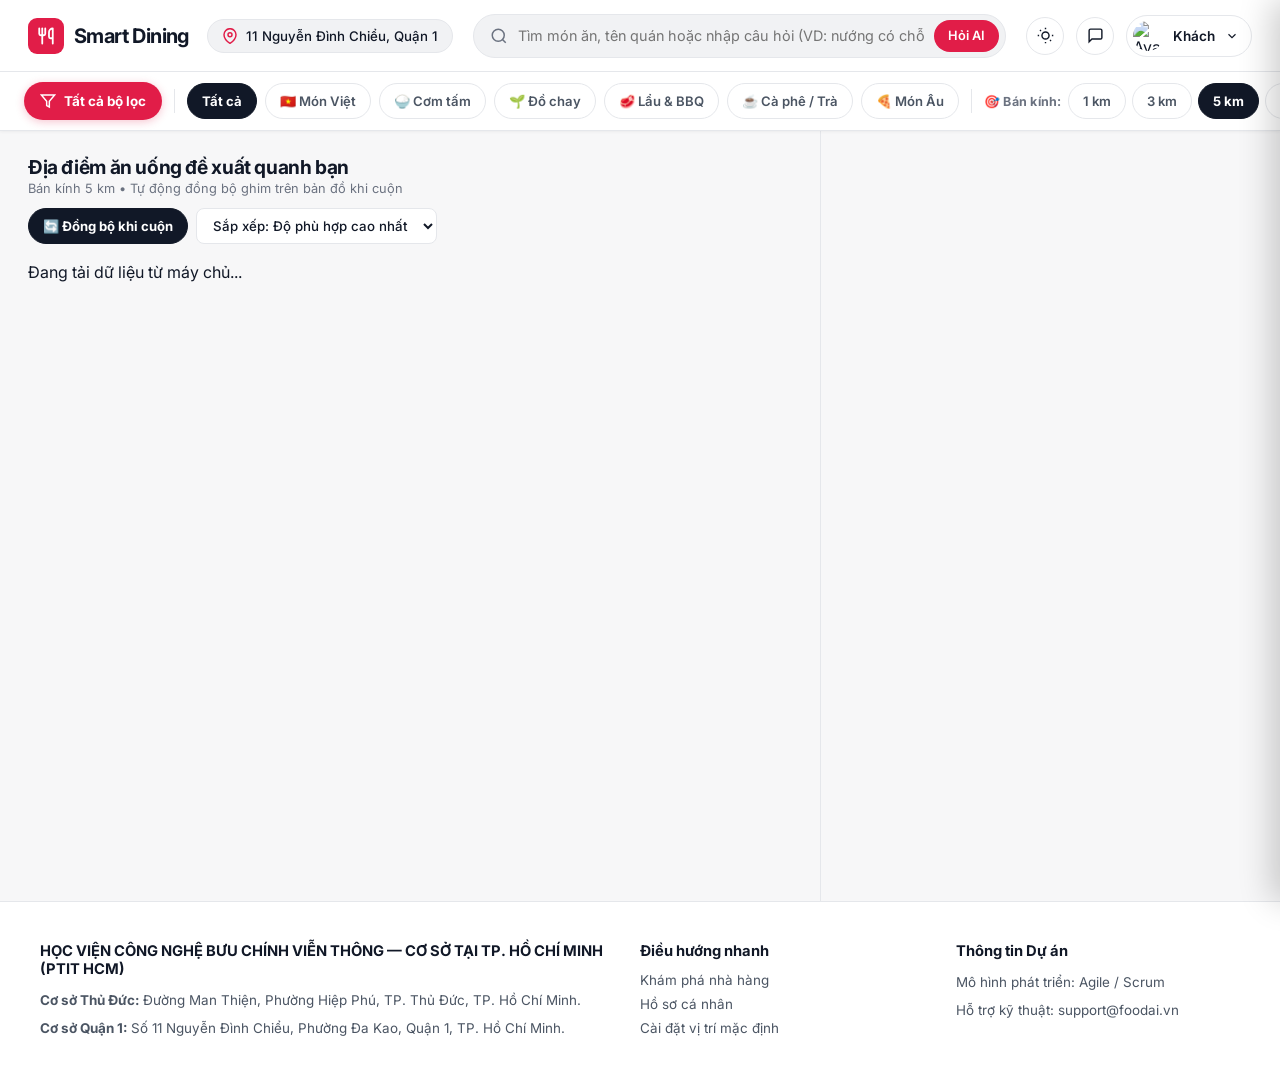
==== frontend/index.html @ 80f6a6a8 "feat(admin): Them menu dieu huong Admin Dashboard tren trang chu va ho tro route quan tri" ====
<!DOCTYPE html>
<html lang="vi" data-theme="light">
<head>
    <meta charset="UTF-8">
    <meta name="viewport" content="width=device-width, initial-scale=1.0">
    <title>Smart Dining — Khám phá & Gợi ý địa điểm ẩm thực quanh bạn</title>
    <link rel="stylesheet" href="https://unpkg.com/leaflet@1.9.4/dist/leaflet.css" />
    <link rel="stylesheet" href="css/map-component.css" />
    <link href="https://fonts.googleapis.com/css2?family=Inter:wght@400;500;600;700&display=swap" rel="stylesheet">
    <style>
        /* Design Tokens đồng bộ với trang Profile */
        :root[data-theme="light"] {
            --bg-page: #f7f7f8;
            --bg-surface: #ffffff;
            --bg-subtle: #f1f2f4;
            --text-primary: #111827;
            --text-secondary: #4b5563;
            --text-muted: #6b7280;
            --border: #e5e7eb;
            --brand-red: #e11d48;
            --brand-red-hover: #be123c;
            --brand-black: #111827;
            --shadow-sm: 0 1px 3px rgba(0, 0, 0, 0.05);
            --shadow-md: 0 6px 18px rgba(0, 0, 0, 0.08);
            --shadow-lg: 0 16px 36px rgba(0, 0, 0, 0.14);
        }

        :root[data-theme="dark"] {
            --bg-page: #0c0c0e;
            --bg-surface: #141417;
            --bg-subtle: #1f1f23;
            --text-primary: #f4f4f5;
            --text-secondary: #a1a1aa;
            --text-muted: #71717a;
            --border: #27272a;
            --brand-red: #e11d48;
            --brand-red-hover: #f43f5e;
            --brand-black: #ffffff;
            --shadow-sm: 0 1px 3px rgba(0, 0, 0, 0.35);
            --shadow-md: 0 6px 20px rgba(0, 0, 0, 0.5);
            --shadow-lg: 0 20px 40px rgba(0, 0, 0, 0.65);
        }

        * {
            box-sizing: border-box;
            margin: 0;
            padding: 0;
            font-family: 'Inter', -apple-system, BlinkMacSystemFont, sans-serif;
            -webkit-font-smoothing: antialiased;
        }

        body {
            background-color: var(--bg-page);
            color: var(--text-primary);
            min-height: 100vh;
            display: flex;
            flex-direction: column;
        }

        /* Header & Search Bar */
        .topbar {
            background: var(--bg-surface); border-bottom: 1px solid var(--border);
            height: 72px; padding: 0 28px; display: flex;
            align-items: center; justify-content: space-between;
            gap: 20px; position: sticky; top: 0; z-index: 1000;
        }
        .topbar-left { display: flex; align-items: center; gap: 18px; }
        .logo {
            display: flex; align-items: center; gap: 10px;
            text-decoration: none; color: var(--text-primary);
            font-weight: 700; font-size: 1.25rem; letter-spacing: -0.03em;
        }
        .logo-mark {
            width: 36px; height: 36px; background: var(--brand-red);
            color: #ffffff; border-radius: 9px;
            display: flex; align-items: center; justify-content: center;
        }

        .location-pill {
            display: flex; align-items: center; gap: 8px;
            background: var(--bg-subtle); border: 1px solid var(--border);
            padding: 8px 14px; border-radius: 999px; cursor: pointer;
            max-width: 280px; transition: border-color 0.15s;
        }
        .location-pill:hover { border-color: var(--text-muted); }
        .location-pill svg { color: var(--brand-red); flex-shrink: 0; }
        .location-pill-text {
            font-size: 0.83rem; font-weight: 500;
            white-space: nowrap; overflow: hidden; text-overflow: ellipsis;
        }

        .search-wrapper { flex: 1; max-width: 580px; position: relative; }
        .search-bar {
            display: flex; align-items: center; background: var(--bg-subtle);
            border: 1.5px solid var(--border); border-radius: 999px;
            height: 44px; padding: 0 6px 0 16px; transition: all 0.15s;
        }
        .search-bar:focus-within {
            background: var(--bg-surface); border-color: var(--text-primary);
            box-shadow: var(--shadow-sm);
        }
        .search-bar input {
            flex: 1; border: none; background: transparent;
            color: var(--text-primary); font-size: 0.9rem;
            outline: none; padding: 0 10px;
        }
        .btn-ai-ask {
            background: var(--brand-red); color: #ffffff; border: none;
            height: 32px; padding: 0 14px; border-radius: 999px;
            font-size: 0.8rem; font-weight: 600; cursor: pointer;
            display: flex; align-items: center; gap: 6px; transition: background 0.15s;
        }
        .btn-ai-ask:hover { background: var(--brand-red-hover); }

        .search-suggestions {
            position: absolute; top: 52px; left: 0; right: 0;
            background: var(--bg-surface); border: 1px solid var(--border);
            border-radius: 14px; box-shadow: var(--shadow-lg);
            padding: 12px; display: none; z-index: 1200;
        }
        .search-suggestions.open { display: block; }
        .suggestion-label {
            font-size: 0.74rem; font-weight: 600; text-transform: uppercase;
            letter-spacing: 0.04em; color: var(--text-muted); padding: 4px 8px 8px;
        }
        .suggestion-item {
            display: flex; align-items: center; justify-content: space-between;
            padding: 9px 10px; border-radius: 8px; cursor: pointer; font-size: 0.86rem;
        }
        .suggestion-item:hover { background: var(--bg-subtle); }

        .topbar-right { display: flex; align-items: center; gap: 12px; position: relative; }
        .btn-icon-only {
            width: 38px; height: 38px; border-radius: 999px;
            border: 1px solid var(--border); background: var(--bg-surface);
            color: var(--text-primary); display: flex; align-items: center;
            justify-content: center; cursor: pointer; transition: background 0.15s;
        }
        .btn-icon-only:hover { background: var(--bg-subtle); }

        .account-trigger {
            display: flex; align-items: center; gap: 10px;
            padding: 5px 12px 5px 6px; border-radius: 999px;
            border: 1px solid var(--border); background: var(--bg-surface);
            color: var(--text-primary); cursor: pointer; transition: box-shadow 0.15s;
        }
        .account-trigger:hover { box-shadow: var(--shadow-sm); }
        .account-trigger img { width: 30px; height: 30px; border-radius: 50%; object-fit: cover; }
        .account-trigger span { font-size: 0.85rem; font-weight: 600; }

        .account-dropdown {
            position: absolute; top: 50px; right: 0; min-width: 320px; width: max-content; max-width: 400px;
            background: var(--bg-surface); border: 1px solid var(--border);
            border-radius: 14px; box-shadow: var(--shadow-lg);
            padding: 10px; display: none; z-index: 1500;
        }
        .account-dropdown.open { display: block; }
        .dropdown-user-header {
            padding: 8px 12px 12px; border-bottom: 1px solid var(--border); margin-bottom: 6px;
        }
        .dropdown-user-header strong {
            display: block; font-size: 0.95rem; font-weight: 700; margin-bottom: 3px;
        }
        .dropdown-user-header small {
            display: block; font-size: 0.8rem; color: var(--text-muted);
            white-space: nowrap; overflow: hidden; text-overflow: ellipsis; max-width: 320px;
        }
        .dropdown-link {
            display: flex; align-items: center; gap: 10px;
            padding: 10px 12px; border-radius: 8px; color: var(--text-primary);
            text-decoration: none; font-size: 0.86rem; font-weight: 500; cursor: pointer;
        }
        .dropdown-link:hover { background: var(--bg-subtle); }
        .dropdown-divider { height: 1px; background: var(--border); margin: 6px 0; }

        /* TASK TE9C661: HIGH-SPEED FILTER BAR & FILTER DRAWER UI */
        .filter-ribbon {
            background: var(--bg-surface);
            border-bottom: 1px solid var(--border);
            padding: 10px 24px;
            display: flex;
            align-items: center;
            gap: 12px;
            overflow-x: auto;
            scrollbar-width: thin;
            position: sticky;
            top: 72px;
            z-index: 950;
            box-shadow: var(--shadow-sm);
        }
        .filter-ribbon::-webkit-scrollbar { height: 4px; }
        .filter-ribbon::-webkit-scrollbar-thumb { background: var(--border); border-radius: 4px; }

        .filter-drawer-trigger-btn {
            height: 38px;
            padding: 0 16px;
            border-radius: 999px;
            background: var(--brand-red);
            color: #ffffff;
            border: none;
            font-size: 0.84rem;
            font-weight: 700;
            display: inline-flex;
            align-items: center;
            gap: 8px;
            cursor: pointer;
            white-space: nowrap;
            transition: all 0.2s cubic-bezier(0.16, 1, 0.3, 1);
            flex-shrink: 0;
            box-shadow: 0 2px 8px rgba(225, 29, 72, 0.25);
        }
        .filter-drawer-trigger-btn:hover {
            background: var(--brand-red-hover);
            transform: translateY(-1px);
            box-shadow: 0 4px 12px rgba(225, 29, 72, 0.35);
        }
        .active-filter-badge {
            background: #ffffff;
            color: var(--brand-red);
            font-size: 0.72rem;
            font-weight: 800;
            min-width: 18px;
            height: 18px;
            border-radius: 999px;
            display: inline-flex;
            align-items: center;
            justify-content: center;
            padding: 0 5px;
            margin-left: 2px;
        }

        .filter-divider-v {
            width: 1px;
            height: 24px;
            background: var(--border);
            flex-shrink: 0;
        }

        .category-pills, .radius-filters, .amenity-filters {
            display: flex;
            align-items: center;
            gap: 8px;
            flex-shrink: 0;
        }

        .filter-section-label {
            font-size: 0.78rem;
            font-weight: 700;
            color: var(--text-muted);
            white-space: nowrap;
            letter-spacing: 0.02em;
        }

        .filter-pill {
            height: 36px;
            padding: 0 14px;
            border-radius: 999px;
            border: 1px solid var(--border);
            background: var(--bg-surface);
            color: var(--text-secondary);
            font-size: 0.82rem;
            font-weight: 600;
            cursor: pointer;
            display: inline-flex;
            align-items: center;
            gap: 6px;
            white-space: nowrap;
            transition: all 0.15s ease;
            user-select: none;
        }
        .filter-pill:hover {
            border-color: var(--text-primary);
            color: var(--text-primary);
            background: var(--bg-subtle);
        }
        .filter-pill.active {
            background: var(--text-primary);
            color: var(--bg-surface);
            border-color: var(--text-primary);
            font-weight: 700;
        }
        .filter-pill.amenity-pill.active {
            background: #0f172a;
            color: #ffffff;
            border-color: #0f172a;
        }
        :root[data-theme="dark"] .filter-pill.amenity-pill.active {
            background: #f8fafc;
            color: #0f172a;
            border-color: #f8fafc;
        }
        .filter-pill.reset-pill {
            background: rgba(225, 29, 72, 0.08);
            border-color: rgba(225, 29, 72, 0.3);
            color: var(--brand-red);
        }
        .filter-pill.reset-pill:hover {
            background: rgba(225, 29, 72, 0.15);
            border-color: var(--brand-red);
        }

        /* FILTER DRAWER SLIDE-IN OVERLAY */
        .filter-drawer-backdrop {
            position: fixed;
            inset: 0;
            background: rgba(15, 23, 42, 0.45);
            backdrop-filter: blur(4px);
            z-index: 2100;
            opacity: 0;
            visibility: hidden;
            pointer-events: none;
            transition: opacity 0.25s cubic-bezier(0.16, 1, 0.3, 1), visibility 0.25s;
        }
        .filter-drawer-backdrop.open {
            opacity: 1;
            visibility: visible;
            pointer-events: auto;
        }

        .filter-drawer {
            position: fixed;
            top: 0;
            right: 0;
            width: 460px;
            max-width: 100vw;
            height: 100vh;
            background: var(--bg-surface);
            box-shadow: -8px 0 32px rgba(0, 0, 0, 0.2);
            z-index: 2200;
            display: flex;
            flex-direction: column;
            transform: translateX(100%);
            transition: transform 0.28s cubic-bezier(0.16, 1, 0.3, 1);
            will-change: transform;
        }
        .filter-drawer.open {
            transform: translateX(0);
        }

        .filter-drawer-header {
            padding: 20px 24px;
            border-bottom: 1px solid var(--border);
            display: flex;
            align-items: center;
            justify-content: space-between;
            background: var(--bg-surface);
            flex-shrink: 0;
        }
        .filter-drawer-header h3 {
            font-size: 1.15rem;
            font-weight: 700;
            margin-bottom: 2px;
            letter-spacing: -0.01em;
        }
        .filter-drawer-sub {
            font-size: 0.8rem;
            color: var(--text-muted);
            margin: 0;
        }
        .filter-drawer-close-btn {
            width: 36px;
            height: 36px;
            border-radius: 50%;
            border: 1px solid var(--border);
            background: var(--bg-subtle);
            color: var(--text-primary);
            font-size: 1rem;
            cursor: pointer;
            display: flex;
            align-items: center;
            justify-content: center;
            transition: all 0.15s ease;
        }
        .filter-drawer-close-btn:hover {
            background: var(--border);
            transform: rotate(90deg);
        }

        .filter-drawer-body {
            flex: 1;
            overflow-y: auto;
            padding: 22px 24px;
            display: flex;
            flex-direction: column;
            gap: 20px;
        }
        .filter-drawer-body::-webkit-scrollbar { width: 6px; }
        .filter-drawer-body::-webkit-scrollbar-thumb { background: var(--border); border-radius: 4px; }

        .drawer-section {
            background: var(--bg-subtle);
            border: 1px solid var(--border);
            border-radius: 14px;
            padding: 16px 18px;
            display: flex;
            flex-direction: column;
            gap: 12px;
        }
        .drawer-section-header {
            display: flex;
            align-items: center;
            justify-content: space-between;
        }
        .drawer-section-header h4 {
            font-size: 0.9rem;
            font-weight: 700;
            margin: 0;
            color: var(--text-primary);
        }
        .drawer-badge {
            font-size: 0.74rem;
            font-weight: 700;
            background: rgba(225, 29, 72, 0.1);
            color: var(--brand-red);
            padding: 3px 8px;
            border-radius: 999px;
        }
        .drawer-val-display {
            font-size: 0.84rem;
            font-weight: 700;
            color: var(--brand-red);
        }

        .drawer-chips-grid {
            display: flex;
            flex-wrap: wrap;
            gap: 8px;
        }
        .drawer-chip {
            padding: 7px 14px;
            border-radius: 999px;
            border: 1px solid var(--border);
            background: var(--bg-surface);
            color: var(--text-secondary);
            font-size: 0.8rem;
            font-weight: 600;
            cursor: pointer;
            transition: all 0.15s ease;
        }
        .drawer-chip:hover {
            border-color: var(--text-primary);
            color: var(--text-primary);
        }
        .drawer-chip.active {
            background: var(--brand-red);
            color: #ffffff;
            border-color: var(--brand-red);
            box-shadow: 0 2px 6px rgba(225, 29, 72, 0.3);
        }

        .drawer-slider-wrap {
            display: flex;
            flex-direction: column;
            gap: 8px;
            padding: 4px 0;
        }
        .slider-labels {
            display: flex;
            justify-content: space-between;
            font-size: 0.78rem;
            color: var(--text-muted);
            font-weight: 600;
        }
        .drawer-range-input {
            width: 100%;
            height: 6px;
            border-radius: 6px;
            background: #e2e8f0;
            outline: none;
            -webkit-appearance: none;
            accent-color: var(--brand-red);
            cursor: pointer;
        }
        .drawer-range-input::-webkit-slider-thumb {
            -webkit-appearance: none;
            width: 20px;
            height: 20px;
            border-radius: 50%;
            background: var(--brand-red);
            border: 2px solid #ffffff;
            box-shadow: 0 2px 6px rgba(0,0,0,0.25);
            cursor: pointer;
            transition: transform 0.1s;
        }
        .drawer-range-input::-webkit-slider-thumb:hover {
            transform: scale(1.15);
        }
        .budget-preset-pills {
            display: flex;
            flex-wrap: wrap;
            gap: 6px;
            margin-top: 4px;
        }
        .budget-pill {
            font-size: 0.75rem;
            font-weight: 600;
            padding: 5px 10px;
            border-radius: 8px;
            border: 1px solid var(--border);
            background: var(--bg-surface);
            color: var(--text-secondary);
            cursor: pointer;
            transition: all 0.15s ease;
        }
        .budget-pill:hover { border-color: var(--text-primary); }
        .budget-pill.active {
            background: var(--text-primary);
            color: var(--bg-surface);
            border-color: var(--text-primary);
        }

        .drawer-radius-grid {
            display: grid;
            grid-template-columns: repeat(2, 1fr);
            gap: 8px;
        }
        .drawer-radius-card {
            border: 1.5px solid var(--border);
            background: var(--bg-surface);
            border-radius: 10px;
            padding: 10px 12px;
            display: flex;
            flex-direction: column;
            gap: 2px;
            cursor: pointer;
            text-align: left;
            transition: all 0.15s ease;
        }
        .drawer-radius-card:hover {
            border-color: var(--text-primary);
        }
        .drawer-radius-card.active {
            border-color: var(--brand-red);
            background: rgba(225, 29, 72, 0.05);
        }
        .radius-dist {
            font-size: 0.95rem;
            font-weight: 800;
            color: var(--text-primary);
        }
        .drawer-radius-card.active .radius-dist {
            color: var(--brand-red);
        }
        .radius-desc {
            font-size: 0.72rem;
            color: var(--text-muted);
        }

        .drawer-amenities-list {
            display: flex;
            flex-direction: column;
            gap: 8px;
        }
        .amenity-switch-card {
            display: flex;
            align-items: center;
            justify-content: space-between;
            background: var(--bg-surface);
            border: 1.5px solid var(--border);
            border-radius: 12px;
            padding: 12px 14px;
            cursor: pointer;
            transition: all 0.15s ease;
            position: relative;
        }
        .amenity-switch-card:hover {
            border-color: #cbd5e1;
        }
        .amenity-switch-card.active {
            border-color: #3b82f6;
            background: rgba(59, 130, 246, 0.03);
        }
        .amenity-card-info {
            display: flex;
            align-items: center;
            gap: 12px;
            max-width: calc(100% - 55px);
        }
        .amenity-card-icon {
            font-size: 1.25rem;
            width: 36px;
            height: 36px;
            border-radius: 10px;
            background: var(--bg-subtle);
            display: flex;
            align-items: center;
            justify-content: center;
            flex-shrink: 0;
        }
        .amenity-card-title {
            font-size: 0.85rem;
            font-weight: 700;
            color: var(--text-primary);
        }
        .amenity-card-subtitle {
            font-size: 0.73rem;
            color: var(--text-muted);
            line-height: 1.35;
            margin-top: 2px;
        }

        .amenity-switch-card input[type="checkbox"] {
            position: absolute;
            opacity: 0;
            width: 0;
            height: 0;
        }
        .switch-toggle-slider {
            position: relative;
            display: inline-block;
            width: 44px;
            height: 24px;
            background-color: #cbd5e1;
            border-radius: 999px;
            transition: background-color 0.2s cubic-bezier(0.16, 1, 0.3, 1);
            flex-shrink: 0;
        }
        .switch-toggle-slider:before {
            content: "";
            position: absolute;
            height: 20px;
            width: 20px;
            left: 2px;
            bottom: 2px;
            background-color: #ffffff;
            border-radius: 50%;
            transition: transform 0.2s cubic-bezier(0.16, 1, 0.3, 1);
            box-shadow: 0 1px 3px rgba(0,0,0,0.25);
        }
        .amenity-switch-card input:checked + .switch-toggle-slider {
            background-color: var(--brand-red);
        }
        .amenity-switch-card input:checked + .switch-toggle-slider:before {
            transform: translateX(20px);
        }

        .drawer-rating-row {
            display: grid;
            grid-template-columns: repeat(4, 1fr);
            gap: 8px;
        }
        .drawer-rating-btn {
            padding: 8px 4px;
            border-radius: 8px;
            border: 1px solid var(--border);
            background: var(--bg-surface);
            color: var(--text-secondary);
            font-size: 0.8rem;
            font-weight: 700;
            cursor: pointer;
            text-align: center;
            transition: all 0.15s ease;
        }
        .drawer-rating-btn:hover { border-color: var(--text-primary); }
        .drawer-rating-btn.active {
            background: #fbbf24;
            color: #78350f;
            border-color: #f59e0b;
        }

        .filter-drawer-footer {
            padding: 16px 24px;
            border-top: 1px solid var(--border);
            display: flex;
            align-items: center;
            gap: 12px;
            background: var(--bg-surface);
            flex-shrink: 0;
        }
        .drawer-btn-reset {
            height: 44px;
            padding: 0 18px;
            border-radius: 10px;
            border: 1.5px solid var(--border);
            background: var(--bg-surface);
            color: var(--text-secondary);
            font-size: 0.85rem;
            font-weight: 700;
            cursor: pointer;
            display: inline-flex;
            align-items: center;
            gap: 6px;
            transition: all 0.15s ease;
        }
        .drawer-btn-reset:hover {
            background: var(--bg-subtle);
            color: var(--text-primary);
            border-color: var(--text-primary);
        }
        .drawer-btn-apply {
            flex: 1;
            height: 44px;
            border-radius: 10px;
            border: none;
            background: var(--brand-red);
            color: #ffffff;
            font-size: 0.9rem;
            font-weight: 700;
            cursor: pointer;
            display: inline-flex;
            align-items: center;
            justify-content: center;
            gap: 8px;
            box-shadow: 0 3px 10px rgba(225, 29, 72, 0.3);
            transition: all 0.2s cubic-bezier(0.16, 1, 0.3, 1);
        }
        .drawer-btn-apply:hover {
            background: var(--brand-red-hover);
            transform: translateY(-1px);
            box-shadow: 0 5px 14px rgba(225, 29, 72, 0.4);
        }

        /* Split Discovery View (Listings + Map) */
        .discovery-layout { display: grid; grid-template-columns: 1fr 460px; flex: 1; }
        @media (max-width: 1024px) {
            .discovery-layout { grid-template-columns: 1fr; }
            .map-column { height: 380px; order: -1; }
        }
        .listings-column { padding: 24px 28px; }

        .ai-insight-banner {
            background: var(--bg-surface); border: 1px solid var(--border);
            border-left: 4px solid var(--brand-red); border-radius: 12px;
            padding: 16px 20px; margin-bottom: 22px; display: none;
            box-shadow: var(--shadow-sm);
        }
        .ai-insight-banner.visible { display: block; }
        .ai-banner-top {
            display: flex; justify-content: space-between;
            align-items: center; margin-bottom: 6px;
        }
        .ai-banner-top strong {
            font-size: 0.9rem; color: var(--brand-red);
            display: flex; align-items: center; gap: 6px;
        }
        .ai-banner-text { font-size: 0.88rem; color: var(--text-secondary); line-height: 1.5; }

        .listings-header {
            display: flex; justify-content: space-between;
            align-items: center; margin-bottom: 18px;
        }
        .listings-header h2 { font-size: 1.2rem; font-weight: 700; letter-spacing: -0.02em; }
        .sort-select {
            height: 36px; padding: 0 12px; border-radius: 8px;
            border: 1px solid var(--border); background: var(--bg-surface);
            color: var(--text-primary); font-size: 0.83rem; font-weight: 500;
        }

        .cards-grid {
            display: grid; grid-template-columns: repeat(auto-fill, minmax(270px, 1fr));
            gap: 22px;
        }
        .venue-card {
            background: var(--bg-surface); border: 1px solid var(--border);
            border-radius: 14px; overflow: hidden;
            transition: transform 0.2s, box-shadow 0.2s;
            cursor: pointer; display: flex; flex-direction: column;
        }
        .venue-card:hover { transform: translateY(-3px); box-shadow: var(--shadow-md); }
        .venue-img-wrap {
            position: relative; height: 176px; width: 100%; background: var(--bg-subtle);
        }
        .venue-img-wrap img { width: 100%; height: 100%; object-fit: cover; }
        .match-badge {
            position: absolute; top: 12px; left: 12px;
            background: rgba(17, 24, 39, 0.88); color: #ffffff;
            padding: 4px 10px; border-radius: 999px; font-size: 0.74rem;
            font-weight: 600; backdrop-filter: blur(4px);
        }
        .fav-btn {
            position: absolute; top: 12px; right: 12px;
            width: 34px; height: 34px; border-radius: 50%;
            background: rgba(255, 255, 255, 0.9); border: none;
            display: flex; align-items: center; justify-content: center;
            cursor: pointer; color: #111827;
        }
        .fav-btn.saved { color: var(--brand-red); }

        .venue-body { padding: 16px; display: flex; flex-direction: column; flex: 1; }
        .venue-title-row {
            display: flex; justify-content: space-between;
            align-items: flex-start; gap: 8px; margin-bottom: 4px;
        }
        .venue-name { font-size: 1rem; font-weight: 700; color: var(--text-primary); line-height: 1.3; }
        .rating-pill {
            display: inline-flex; align-items: center; gap: 4px;
            background: var(--bg-subtle); padding: 3px 8px;
            border-radius: 6px; font-size: 0.78rem; font-weight: 700; flex-shrink: 0;
        }
        .venue-meta { font-size: 0.82rem; color: var(--text-muted); margin-bottom: 10px; }
        .venue-tags {
            display: flex; flex-wrap: wrap; gap: 6px;
            margin-top: auto; padding-top: 10px; border-top: 1px solid var(--border);
        }
        .venue-tag {
            font-size: 0.74rem; color: var(--text-secondary);
            background: var(--bg-subtle); padding: 3px 8px;
            border-radius: 6px; font-weight: 500;
        }

        .map-column {
            position: sticky; top: 130px;
            height: calc(100vh - 130px); border-left: 1px solid var(--border);
        }
        #main-map { width: 100%; height: 100%; }

        /* AI Conversational Drawer & Modals */
        .ai-drawer {
            position: fixed; bottom: 24px; right: 24px; width: 390px;
            max-width: calc(100vw - 32px); height: 520px;
            background: var(--bg-surface); border: 1px solid var(--border);
            border-radius: 18px; box-shadow: var(--shadow-lg);
            display: none; flex-direction: column; overflow: hidden; z-index: 2000;
        }
        .ai-drawer.open { display: flex; }
        .ai-drawer-header {
            padding: 14px 18px; background: #111827; color: #ffffff;
            display: flex; justify-content: space-between; align-items: center;
        }
        .ai-drawer-header h4 { font-size: 0.92rem; font-weight: 600; }
        .ai-chat-feed {
            flex: 1; padding: 16px; overflow-y: auto;
            display: flex; flex-direction: column; gap: 12px; background: var(--bg-page);
        }
        .bubble {
            max-width: 85%; padding: 10px 14px;
            border-radius: 14px; font-size: 0.85rem; line-height: 1.45;
        }
        .bubble-ai { background: var(--bg-surface); border: 1px solid var(--border); align-self: flex-start; }
        .bubble-user { background: var(--brand-red); color: #ffffff; align-self: flex-end; }
        .ai-drawer-input {
            padding: 12px; border-top: 1px solid var(--border);
            background: var(--bg-surface); display: flex; gap: 8px;
        }
        .ai-drawer-input input {
            flex: 1; height: 38px; padding: 0 12px;
            border: 1px solid var(--border); border-radius: 8px;
            background: var(--bg-subtle); color: var(--text-primary);
            outline: none; font-size: 0.85rem;
        }

        .modal-backdrop {
            position: fixed; inset: 0; background: rgba(0, 0, 0, 0.55);
            display: none; align-items: center; justify-content: center;
            z-index: 2500; padding: 20px;
        }
        .modal-backdrop.open { display: flex; }
        .modal-card {
            background: var(--bg-surface); border-radius: 16px;
            width: 560px; max-width: 100%; max-height: 88vh;
            overflow-y: auto; padding: 24px; position: relative;
        }

        .site-footer {
            background: var(--bg-surface); border-top: 1px solid var(--border);
            padding: 40px 28px; margin-top: auto;
        }
        .footer-grid {
            max-width: 1200px; margin: 0 auto; display: grid;
            grid-template-columns: 2fr 1fr 1fr; gap: 32px;
            font-size: 0.84rem; color: var(--text-secondary);
        }
        @media (max-width: 768px) { .footer-grid { grid-template-columns: 1fr; } }
        .footer-col h4 { color: var(--text-primary); font-size: 0.92rem; margin-bottom: 12px; }
        .footer-col p { line-height: 1.6; margin-bottom: 6px; }
        .footer-col a { display: block; color: var(--text-secondary); text-decoration: none; margin-bottom: 8px; }
        .footer-col a:hover { color: var(--brand-red); }
    </style>
</head>
<body>

    <header class="topbar">
        <div class="topbar-left">
            <a href="index.html" class="logo">
                <div class="logo-mark">
                    <svg width="18" height="18" viewBox="0 0 24 24" fill="none" stroke="currentColor" stroke-width="2.4" stroke-linecap="round" stroke-linejoin="round">
                        <path d="M3 2v7c0 1.1.9 2 2 2h4a2 2 0 0 0 2-2V2"/><path d="M7 2v20"/><path d="M21 15V2v0a5 5 0 0 0-5 5v6c0 1.1.9 2 2 2h3Zm0 0v7"/>
                    </svg>
                </div>
                <span>Smart Dining</span>
            </a>

            <div class="location-pill" onclick="locateUserGPS()" title="Nhấp để định vị GPS hoặc đổi vị trí thủ công (UC-03)">
                <svg width="16" height="16" viewBox="0 0 24 24" fill="none" stroke="currentColor" stroke-width="2.2"><path d="M21 10c0 7-9 13-9 13s-9-6-9-13a9 9 0 0 1 18 0z"/><circle cx="12" cy="10" r="3"/></svg>
                <span class="location-pill-text" id="current-address-label">11 Nguyễn Đình Chiểu, Quận 1</span>
            </div>
        </div>

        <div class="search-wrapper">
            <div class="search-bar">
                <svg width="18" height="18" viewBox="0 0 24 24" fill="none" stroke="currentColor" stroke-width="2" style="color:var(--text-muted)">
                    <circle cx="11" cy="11" r="8"/><line x1="21" y1="21" x2="16.65" y2="16.65"/>
                </svg>
                <input type="text" id="main-search-input" placeholder="Tìm món ăn, tên quán hoặc nhập câu hỏi (VD: nướng có chỗ đỗ ô tô dưới 300k)..." onfocus="showSuggestions()" oninput="handleInstantSearch(this.value)" onkeypress="if(event.key==='Enter') executeAISearch()">
                <button type="button" class="btn-ai-ask" onclick="executeAISearch()">
                    <span>Hỏi AI</span>
                </button>
            </div>

            <div class="search-suggestions" id="search-suggestions">
                <div class="suggestion-label">Truy vấn thông minh phổ biến</div>
                <div class="suggestion-item" onclick="applyQuickQuery('Nhóm 4 người muốn ăn đồ nướng có chỗ đậu ô tô dưới 300k/người')">
                    <span>Đồ nướng có bãi đỗ ô tô dưới 300k/người</span>
                    <small style="color:var(--brand-red);font-weight:600;">AI Gợi ý</small>
                </div>
                <div class="suggestion-item" onclick="applyQuickQuery('Tìm quán lẩu có phòng riêng yên tĩnh')">
                    <span>Quán lẩu có phòng riêng yên tĩnh</span>
                    <small style="color:var(--brand-red);font-weight:600;">AI Gợi ý</small>
                </div>
                <div class="suggestion-item" onclick="applyQuickQuery('Nhà hàng chay thanh đạm có chỗ đậu xe')">
                    <span>Nhà hàng chay thanh đạm</span>
                    <small style="color:var(--brand-red);font-weight:600;">AI Gợi ý</small>
                </div>
            </div>
        </div>

        <div class="topbar-right">
            <button type="button" class="btn-icon-only" onclick="toggleTheme()" title="Đổi giao diện Sáng / Tối">
                <svg width="17" height="17" viewBox="0 0 24 24" fill="none" stroke="currentColor" stroke-width="2"><circle cx="12" cy="12" r="5"/><path d="M12 1v2M12 21v2M4.22 4.22l1.42 1.42M18.36 18.36l1.42 1.42M1 12h2M21 12h2"/></svg>
            </button>

            <button type="button" class="btn-icon-only" onclick="toggleAIDrawer()" title="Mở Trợ lý hội thoại AI">
                <svg width="17" height="17" viewBox="0 0 24 24" fill="none" stroke="currentColor" stroke-width="2"><path d="M21 15a2 2 0 0 1-2 2H7l-4 4V5a2 2 0 0 1 2-2h14a2 2 0 0 1 2 2z"/></svg>
            </button>

            <div class="account-trigger" onclick="toggleAccountDropdown()">
                <img id="nav-user-avatar" src="https://images.unsplash.com/photo-1534528741775-53994a69daeb?auto=format&fit=crop&w=200&q=80" alt="Avatar">
                <span id="nav-user-name">Khách</span>
                <svg width="14" height="14" viewBox="0 0 24 24" fill="none" stroke="currentColor" stroke-width="2"><polyline points="6 9 12 15 18 9"/></svg>
            </div>

            <div class="account-dropdown" id="account-dropdown">
                <div class="dropdown-user-header">
                    <strong id="drop-user-name">Khách</strong>
                    <small id="drop-user-email">Chưa đăng nhập</small>
                </div>
                <a href="profile.html" class="dropdown-link">
                    <svg width="16" height="16" viewBox="0 0 24 24" fill="none" stroke="currentColor" stroke-width="2"><path d="M20 21v-2a4 4 0 0 0-4-4H8a4 4 0 0 0-4 4v2"/><circle cx="12" cy="7" r="4"/></svg>
                    Chỉnh sửa hồ sơ cá nhân
                </a>
                <a href="profile.html#location-section" class="dropdown-link">
                    <svg width="16" height="16" viewBox="0 0 24 24" fill="none" stroke="currentColor" stroke-width="2"><path d="M21 10c0 7-9 13-9 13s-9-6-9-13a9 9 0 0 1 18 0z"/><circle cx="12" cy="10" r="3"/></svg>
                    Địa chỉ & Tọa độ mặc định
                </a>
                <div class="dropdown-link" onclick="filterSavedVenues()">
                    <svg width="16" height="16" viewBox="0 0 24 24" fill="none" stroke="currentColor" stroke-width="2"><path d="M19 21l-7-5-7 5V5a2 2 0 0 1 2-2h10a2 2 0 0 1 2 2z"/></svg>
                    Quán ăn yêu thích đã lưu
                </div>

                <!-- KHU VỰC DÀNH CHO QUẢN TRỊ VIÊN (ADMIN PORTAL) -->
                <div id="drop-admin-section" style="display:none;">
                    <div class="dropdown-divider"></div>
                    <div style="padding: 4px 12px; font-size: 0.72rem; font-weight: 700; color: var(--brand-red); text-transform: uppercase; letter-spacing: 0.5px;">
                        🛡️ Quản trị viên
                    </div>
                    <a href="/admin" class="dropdown-link" id="link-admin" style="color:var(--brand-red); font-weight:600;">
                        <svg width="16" height="16" viewBox="0 0 24 24" fill="none" stroke="currentColor" stroke-width="2"><rect x="3" y="3" width="7" height="7"/><rect x="14" y="3" width="7" height="7"/><rect x="14" y="14" width="7" height="7"/><rect x="3" y="14" width="7" height="7"/></svg>
                        Bảng điều khiển Quản trị (Dashboard)
                    </a>
                    <a href="/admin-restaurants" class="dropdown-link" id="link-admin-restaurants">
                        <svg width="16" height="16" viewBox="0 0 24 24" fill="none" stroke="currentColor" stroke-width="2"><path d="M18 2h-3a5 5 0 0 0-5 5v3H7v4h3v8h4v-8h3l1-4h-4V7a1 1 0 0 1 1-1h3z"/></svg>
                        Quản trị Nhà hàng & Bản đồ
                    </a>
                    <a href="/admin/menu" class="dropdown-link" id="link-admin-menu">
                        <svg width="16" height="16" viewBox="0 0 24 24" fill="none" stroke="currentColor" stroke-width="2"><path d="M14 2H6a2 2 0 0 0-2 2v16a2 2 0 0 0 2 2h12a2 2 0 0 0 2-2V8z"/><polyline points="14 2 14 8 20 8"/><line x1="16" y1="13" x2="8" y2="13"/><line x1="16" y1="17" x2="8" y2="17"/></svg>
                        Quản trị Thực đơn (Menu)
                    </a>
                    <a href="/admin/images" class="dropdown-link" id="link-admin-images">
                        <svg width="16" height="16" viewBox="0 0 24 24" fill="none" stroke="currentColor" stroke-width="2"><rect x="3" y="3" width="18" height="18" rx="2" ry="2"/><circle cx="8.5" cy="8.5" r="1.5"/><polyline points="21 15 16 10 5 21"/></svg>
                        Quản lý Thư viện Ảnh
                    </a>
                </div>

                <div class="dropdown-divider"></div>
                <div id="drop-auth-actions" style="display:flex;flex-direction:column;">
                    <a href="login.html" class="dropdown-link" id="link-login" style="color:var(--brand-red);">
                        <svg width="16" height="16" viewBox="0 0 24 24" fill="none" stroke="currentColor" stroke-width="2"><path d="M15 3h4a2 2 0 0 1 2 2v14a2 2 0 0 1-2 2h-4"/><polyline points="10 17 15 12 10 7"/><line x1="15" y1="12" x2="3" y2="12"/></svg>
                        Đăng nhập
                    </a>
                    <a href="register.html" class="dropdown-link" id="link-register">
                        <svg width="16" height="16" viewBox="0 0 24 24" fill="none" stroke="currentColor" stroke-width="2"><path d="M16 21v-2a4 4 0 0 0-4-4H5a4 4 0 0 0-4 4v2"/><circle cx="8.5" cy="7" r="4"/><line x1="20" y1="8" x2="20" y2="14"/><line x1="23" y1="11" x2="17" y2="11"/></svg>
                        Đăng ký tài khoản
                    </a>
                    <a href="javascript:void(0)" onclick="handleLogoutFromIndex()" class="dropdown-link" id="link-logout" style="display:none; color:var(--brand-red);">
                        <svg width="16" height="16" viewBox="0 0 24 24" fill="none" stroke="currentColor" stroke-width="2"><path d="M9 21H5a2 2 0 0 1-2-2V5a2 2 0 0 1 2-2h4"/><polyline points="16 17 21 12 16 7"/><line x1="21" y1="12" x2="9" y2="12"/></svg>
                        Đăng xuất tài khoản
                    </a>
                </div>
            </div>
        </div>
    </header>

    <div class="filter-ribbon" id="filter-ribbon">
        <!-- Nút mở Filter Drawer nổi bật với badge đếm số lượng bộ lọc đang active -->
        <button type="button" class="filter-drawer-trigger-btn" id="btn-open-filter-drawer" onclick="openFilterDrawer()" title="Mở bộ lọc tìm kiếm nâng cao">
            <svg width="16" height="16" viewBox="0 0 24 24" fill="none" stroke="currentColor" stroke-width="2.2">
                <polygon points="22 3 2 3 10 12.46 10 19 14 21 14 12.46 22 3"></polygon>
            </svg>
            <span>Tất cả bộ lọc</span>
            <span class="active-filter-badge" id="active-filter-count" style="display:none;">0</span>
        </button>

        <div class="filter-divider-v"></div>

        <!-- Category Pills -->
        <div class="category-pills" id="category-pills">
            <button type="button" class="filter-pill active" data-category="all" onclick="setCategory('all', this)">Tất cả</button>
            <button type="button" class="filter-pill" data-category="Món Việt" onclick="setCategory('Món Việt', this)">🇻🇳 Món Việt</button>
            <button type="button" class="filter-pill" data-category="Cơm tấm" onclick="setCategory('Cơm tấm', this)">🍚 Cơm tấm</button>
            <button type="button" class="filter-pill" data-category="Món Chay" onclick="setCategory('Món Chay', this)">🌱 Đồ chay</button>
            <button type="button" class="filter-pill" data-category="BBQ Hàn Quốc" onclick="setCategory('BBQ Hàn Quốc', this)">🥩 Lẩu & BBQ</button>
            <button type="button" class="filter-pill" data-category="Cà phê" onclick="setCategory('Cà phê', this)">☕ Cà phê / Trà</button>
            <button type="button" class="filter-pill" data-category="Món Âu" onclick="setCategory('Món Âu', this)">🍕 Món Âu</button>
        </div>

        <div class="filter-divider-v"></div>

        <!-- Bán kính tìm kiếm (Radius 1km, 3km, 5km, 10km) -->
        <div class="radius-filters" id="radius-filters" style="display:flex;align-items:center;gap:6px;">
            <span class="filter-section-label">🎯 Bán kính:</span>
            <button type="button" class="filter-pill radius-ribbon-btn" data-radius="1" onclick="setSearchRadius(1)">1 km</button>
            <button type="button" class="filter-pill radius-ribbon-btn" data-radius="3" onclick="setSearchRadius(3)">3 km</button>
            <button type="button" class="filter-pill radius-ribbon-btn active" data-radius="5" onclick="setSearchRadius(5)">5 km</button>
            <button type="button" class="filter-pill radius-ribbon-btn" data-radius="10" onclick="setSearchRadius(10)">10 km</button>
        </div>

        <div class="filter-divider-v"></div>

        <!-- 5 nút tiện ích chuẩn trong RestaurantAmenities -->
        <div class="amenity-filters" id="amenity-filters">
            <button type="button" class="filter-pill amenity-pill" id="btn-parking" onclick="toggleAmenity('parking')" title="Có chỗ đậu ô tô">
                🚗 Đỗ ô tô
            </button>
            <button type="button" class="filter-pill amenity-pill" id="btn-room" onclick="toggleAmenity('private_room')" title="Có phòng riêng">
                🚪 Phòng riêng
            </button>
            <button type="button" class="filter-pill amenity-pill" id="btn-outdoor" onclick="toggleAmenity('outdoor')" title="Không gian ngoài trời">
                🌿 Ngoài trời
            </button>
            <button type="button" class="filter-pill amenity-pill" id="btn-pet" onclick="toggleAmenity('pet_friendly')" title="Thân thiện với thú cưng">
                🐾 Thú cưng
            </button>
            <button type="button" class="filter-pill amenity-pill" id="btn-vegan" onclick="toggleAmenity('vegetarian')" title="Hỗ trợ món chay">
                🌱 Món chay
            </button>
        </div>

        <!-- Nút Reset Nhanh -->
        <button type="button" class="filter-pill reset-pill" id="btn-reset-filters" onclick="resetAllFilters()" style="display:none;" title="Xóa toàn bộ bộ lọc và đặt lại mặc định">
            ✕ Xóa bộ lọc
        </button>
    </div>

    <main class="discovery-layout view-list">
        <section class="listings-column">
            <div class="ai-insight-banner" id="ai-banner">
                <div class="ai-banner-top">
                    <strong>
                        <svg width="16" height="16" viewBox="0 0 24 24" fill="none" stroke="currentColor" stroke-width="2.2"><polygon points="12 2 15.09 8.26 22 9.27 17 14.14 18.18 21.02 12 17.77 5.82 21.02 7 14.14 2 9.27 8.91 8.26 12 2"/></svg>
                        Đề xuất từ Trợ lý AI
                    </strong>
                    <span style="font-size:0.78rem;cursor:pointer;color:var(--text-muted);" onclick="resetAllFilters()">Xóa bộ lọc AI ✕</span>
                </div>
                <p class="ai-banner-text" id="ai-banner-reason"></p>
            </div>

            <div class="listings-header" style="flex-wrap:wrap;gap:12px;">
                <div>
                    <h2 id="results-heading">Địa điểm ăn uống đề xuất quanh bạn</h2>
                    <small id="results-subheading" style="font-size:0.8rem;color:var(--text-muted);display:block;margin-top:2px;">Bán kính 5 km • Tự động đồng bộ ghim trên bản đồ khi cuộn</small>
                </div>
                <div style="display:flex;align-items:center;gap:8px;flex-wrap:wrap;">
                    <button type="button" class="filter-pill active" id="btn-scroll-sync" onclick="toggleScrollSync()" title="Tự động làm nổi bật và di chuyển bản đồ theo quán đang xem">
                        🔄 Đồng bộ khi cuộn
                    </button>
                    <select class="sort-select" id="sort-mode" onchange="renderVenues()">
                        <option value="score">Sắp xếp: Độ phù hợp cao nhất</option>
                        <option value="distance">Khoảng cách gần nhất</option>
                        <option value="rating">Điểm đánh giá cao nhất</option>
                        <option value="price_asc">Giá thấp đến cao</option>
                    </select>
                </div>
            </div>

            <div class="cards-grid" id="venues-grid">Đang tải dữ liệu từ máy chủ...</div>
        </section>

        <aside class="map-column">
            <div id="main-map"></div>
        </aside>
    </main>

    <div class="ai-drawer" id="ai-drawer">
        <div class="ai-drawer-header">
            <h4>Trợ lý Tìm kiếm Ẩm thực AI</h4>
            <div style="display:flex;align-items:center;gap:10px;">
                <button type="button" id="btn-toggle-split-chat" onclick="AIChatMapSync.toggleSplitScreen()"
                    style="background:rgba(255,255,255,0.14);color:#fff;border:none;border-radius:6px;padding:4px 8px;font-size:0.74rem;cursor:pointer;">
                    ◫ Split Map
                </button>
                <span style="cursor:pointer;" onclick="toggleAIDrawer()">✕</span>
            </div>
        </div>
        <div id="guest-chat-limit-badge"
            style="display:none;padding:6px 14px;background:#fff1f2;color:#9f1239;font-size:0.76rem;border-bottom:1px solid #fecdd3;justify-content:center;">
        </div>
        <div class="ai-chat-feed" id="ai-chat-feed">
            <div class="bubble bubble-ai">
                Xin chào! Bạn muốn tìm quán ăn như thế nào hôm nay? (VD: <em>"Quán nướng có chỗ đậu ô tô dưới 300k gần đây"</em>)
            </div>
        </div>
        <div class="ai-drawer-input">
            <input type="text" id="drawer-input" placeholder="Nhập yêu cầu ẩm thực của bạn..." onkeypress="if(event.key==='Enter') sendDrawerMessage()">
            <button type="button" class="btn-ai-ask" onclick="sendDrawerMessage()">Gửi</button>
        </div>
    </div>

    <!-- FILTER DRAWER ĐA ĐIỀU KIỆN TỐC ĐỘ CAO (TASK TE9C661) -->
    <div class="filter-drawer-backdrop" id="filter-drawer-backdrop" onclick="closeFilterDrawer()"></div>
    <aside class="filter-drawer" id="filter-drawer" role="dialog" aria-labelledby="filter-drawer-title" aria-modal="true">
        <div class="filter-drawer-header">
            <div>
                <h3 id="filter-drawer-title">Bộ lọc nhà hàng đa điều kiện</h3>
                <p class="filter-drawer-sub">Tùy biến tìm kiếm chi tiết theo nhu cầu ẩm thực của bạn</p>
            </div>
            <button type="button" class="filter-drawer-close-btn" onclick="closeFilterDrawer()" aria-label="Đóng bộ lọc">✕</button>
        </div>

        <div class="filter-drawer-body">
            <!-- 1. CHỌN LOẠI MÓN -->
            <section class="drawer-section">
                <div class="drawer-section-header">
                    <h4>Loại món & Ẩm thực</h4>
                    <span class="drawer-badge" id="drawer-cuisine-badge">Tất cả</span>
                </div>
                <div class="drawer-chips-grid" id="drawer-cuisine-chips">
                    <button type="button" class="drawer-chip active" data-cuisine="all" onclick="selectDrawerCuisine('all')">Tất cả</button>
                    <button type="button" class="drawer-chip" data-cuisine="Món Việt" onclick="selectDrawerCuisine('Món Việt')">🇻🇳 Món Việt</button>
                    <button type="button" class="drawer-chip" data-cuisine="Cơm tấm" onclick="selectDrawerCuisine('Cơm tấm')">🍚 Cơm tấm</button>
                    <button type="button" class="drawer-chip" data-cuisine="Món Chay" onclick="selectDrawerCuisine('Món Chay')">🌱 Đồ chay</button>
                    <button type="button" class="drawer-chip" data-cuisine="BBQ Hàn Quốc" onclick="selectDrawerCuisine('BBQ Hàn Quốc')">🥩 Nướng & BBQ</button>
                    <button type="button" class="drawer-chip" data-cuisine="Lẩu" onclick="selectDrawerCuisine('Lẩu')">🍲 Lẩu Hotpot</button>
                    <button type="button" class="drawer-chip" data-cuisine="Cà phê" onclick="selectDrawerCuisine('Cà phê')">☕ Cà phê / Trà</button>
                    <button type="button" class="drawer-chip" data-cuisine="Món Âu" onclick="selectDrawerCuisine('Món Âu')">🍕 Món Âu</button>
                    <button type="button" class="drawer-chip" data-cuisine="Món Á" onclick="selectDrawerCuisine('Món Á')">🍣 Món Nhật/Á</button>
                    <button type="button" class="drawer-chip" data-cuisine="Hải sản" onclick="selectDrawerCuisine('Hải sản')">🦐 Hải sản tươi</button>
                </div>
            </section>

            <!-- 2. THANH TRƯỢT NGÂN SÁCH -->
            <section class="drawer-section">
                <div class="drawer-section-header">
                    <h4>Ngân sách (Khoảng giá / người)</h4>
                    <span class="drawer-val-display" id="drawer-budget-display">0đ - 1.000.000đ+</span>
                </div>
                <div class="drawer-slider-wrap">
                    <div class="slider-labels">
                        <span>0đ</span>
                        <span id="slider-current-budget-label">Tối đa: Không giới hạn</span>
                    </div>
                    <input type="range" class="drawer-range-input" id="drawer-budget-slider"
                           min="50000" max="1000000" step="25000" value="1000000"
                           oninput="onDrawerBudgetSliderChange(this.value)">
                </div>
                <div class="budget-preset-pills" id="budget-preset-pills">
                    <button type="button" class="budget-pill active" data-max="1000000" onclick="setDrawerBudget(1000000)">Tất cả mức giá</button>
                    <button type="button" class="budget-pill" data-max="70000" onclick="setDrawerBudget(70000)">Dưới 70k (Bình dân)</button>
                    <button type="button" class="budget-pill" data-max="150000" onclick="setDrawerBudget(150000)">Dưới 150k (Tiết kiệm)</button>
                    <button type="button" class="budget-pill" data-max="300000" onclick="setDrawerBudget(300000)">Dưới 300k (Vừa phải)</button>
                    <button type="button" class="budget-pill" data-max="600000" onclick="setDrawerBudget(600000)">Dưới 600k (Cao cấp)</button>
                </div>
            </section>

            <!-- 3. BÁN KÍNH KHOẢNG CÁCH -->
            <section class="drawer-section">
                <div class="drawer-section-header">
                    <h4>Bán kính tìm kiếm quanh bạn</h4>
                    <span class="drawer-val-display" id="drawer-radius-display">5 km</span>
                </div>
                <div class="drawer-radius-grid" id="drawer-radius-grid">
                    <button type="button" class="drawer-radius-card" data-radius="1" onclick="selectDrawerRadius(1)">
                        <span class="radius-dist">1 km</span>
                        <span class="radius-desc">Đi bộ (~10 phút)</span>
                    </button>
                    <button type="button" class="drawer-radius-card" data-radius="3" onclick="selectDrawerRadius(3)">
                        <span class="radius-dist">3 km</span>
                        <span class="radius-desc">Gần nhà (~5-8 ph xe máy)</span>
                    </button>
                    <button type="button" class="drawer-radius-card active" data-radius="5" onclick="selectDrawerRadius(5)">
                        <span class="radius-dist">5 km</span>
                        <span class="radius-desc">Khu vực trung tâm (Khuyên dùng)</span>
                    </button>
                    <button type="button" class="drawer-radius-card" data-radius="10" onclick="selectDrawerRadius(10)">
                        <span class="radius-dist">10 km</span>
                        <span class="radius-desc">Toàn thành phố</span>
                    </button>
                </div>
            </section>

            <!-- 4. 5 TIỆN ÍCH TRONG RestaurantAmenities -->
            <section class="drawer-section">
                <div class="drawer-section-header">
                    <h4>Tiện ích & Dịch vụ nhà hàng (5 tiêu chuẩn)</h4>
                    <span class="drawer-badge" id="drawer-amenity-count-badge">0 đã chọn</span>
                </div>
                <div class="drawer-amenities-list" id="drawer-amenities-list">
                    <label class="amenity-switch-card" id="card-switch-parking" for="switch-parking">
                        <div class="amenity-card-info">
                            <div class="amenity-card-icon">🚗</div>
                            <div>
                                <div class="amenity-card-title">Chỗ đậu ô tô</div>
                                <div class="amenity-card-subtitle">Có bãi đậu xe ô tô rộng rãi, có bảo vệ trông xe an toàn</div>
                            </div>
                        </div>
                        <input type="checkbox" id="switch-parking" onchange="onDrawerAmenityChange('parking', this.checked)">
                        <span class="switch-toggle-slider"></span>
                    </label>

                    <label class="amenity-switch-card" id="card-switch-room" for="switch-room">
                        <div class="amenity-card-info">
                            <div class="amenity-card-icon">🚪</div>
                            <div>
                                <div class="amenity-card-title">Phòng riêng (VIP)</div>
                                <div class="amenity-card-subtitle">Không gian riêng tư, cách âm, thích hợp họp mặt / tiếp khách</div>
                            </div>
                        </div>
                        <input type="checkbox" id="switch-room" onchange="onDrawerAmenityChange('private_room', this.checked)">
                        <span class="switch-toggle-slider"></span>
                    </label>

                    <label class="amenity-switch-card" id="card-switch-outdoor" for="switch-outdoor">
                        <div class="amenity-card-info">
                            <div class="amenity-card-icon">🌿</div>
                            <div>
                                <div class="amenity-card-title">Không gian Ngoài trời</div>
                                <div class="amenity-card-subtitle">Sân vườn, rooftop thoáng mát, view đẹp ngoài trời</div>
                            </div>
                        </div>
                        <input type="checkbox" id="switch-outdoor" onchange="onDrawerAmenityChange('outdoor', this.checked)">
                        <span class="switch-toggle-slider"></span>
                    </label>

                    <label class="amenity-switch-card" id="card-switch-pet" for="switch-pet">
                        <div class="amenity-card-info">
                            <div class="amenity-card-icon">🐾</div>
                            <div>
                                <div class="amenity-card-title">Thân thiện Thú cưng</div>
                                <div class="amenity-card-subtitle">Cho phép mang chó mèo, có khu vực riêng cho thú cưng</div>
                            </div>
                        </div>
                        <input type="checkbox" id="switch-pet" onchange="onDrawerAmenityChange('pet_friendly', this.checked)">
                        <span class="switch-toggle-slider"></span>
                    </label>

                    <label class="amenity-switch-card" id="card-switch-vegan" for="switch-vegan">
                        <div class="amenity-card-info">
                            <div class="amenity-card-icon">🌱</div>
                            <div>
                                <div class="amenity-card-title">Hỗ trợ Món chay</div>
                                <div class="amenity-card-subtitle">Có thực đơn chay riêng biệt hoặc món ăn thuần chay thanh đạm</div>
                            </div>
                        </div>
                        <input type="checkbox" id="switch-vegan" onchange="onDrawerAmenityChange('vegetarian', this.checked)">
                        <span class="switch-toggle-slider"></span>
                    </label>
                </div>
            </section>

            <!-- 5. ĐÁNH GIÁ TỐI THIỂU -->
            <section class="drawer-section">
                <div class="drawer-section-header">
                    <h4>Điểm đánh giá tối thiểu</h4>
                    <span class="drawer-val-display" id="drawer-rating-display">Tất cả sao</span>
                </div>
                <div class="drawer-rating-row" id="drawer-rating-row">
                    <button type="button" class="drawer-rating-btn active" data-rating="0" onclick="selectDrawerRating(0)">Tất cả</button>
                    <button type="button" class="drawer-rating-btn" data-rating="3.5" onclick="selectDrawerRating(3.5)">★ 3.5+</button>
                    <button type="button" class="drawer-rating-btn" data-rating="4.0" onclick="selectDrawerRating(4.0)">★ 4.0+</button>
                    <button type="button" class="drawer-rating-btn" data-rating="4.5" onclick="selectDrawerRating(4.5)">★ 4.5+</button>
                </div>
            </section>
        </div>

        <div class="filter-drawer-footer">
            <button type="button" class="drawer-btn-reset" onclick="resetDrawerFilters()">
                <svg width="15" height="15" viewBox="0 0 24 24" fill="none" stroke="currentColor" stroke-width="2">
                    <path d="M3 12a9 9 0 1 0 9-9 9.75 9.75 0 0 0-6.74 2.74L3 8"/>
                    <path d="M3 3v5h5"/>
                </svg>
                Đặt lại
            </button>
            <button type="button" class="drawer-btn-apply" id="drawer-btn-apply" onclick="applyDrawerFilters()">
                Áp dụng bộ lọc (<span id="drawer-match-count">0</span> quán)
            </button>
        </div>
    </aside>

    <div class="modal-backdrop" id="venue-modal" onclick="if(event.target===this) closeVenueModal()">
        <div class="modal-card" id="venue-modal-content"></div>
    </div>

    <footer class="site-footer">
        <div class="footer-grid">
            <div class="footer-col">
                <h4>HỌC VIỆN CÔNG NGHỆ BƯU CHÍNH VIỄN THÔNG — CƠ SỞ TẠI TP. HỒ CHÍ MINH (PTIT HCM)</h4>
                <p><strong>Cơ sở Thủ Đức:</strong> Đường Man Thiện, Phường Hiệp Phú, TP. Thủ Đức, TP. Hồ Chí Minh.</p>
                <p><strong>Cơ sở Quận 1:</strong> Số 11 Nguyễn Đình Chiểu, Phường Đa Kao, Quận 1, TP. Hồ Chí Minh.</p>
            </div>
            <div class="footer-col">
                <h4>Điều hướng nhanh</h4>
                <a href="index.html">Khám phá nhà hàng</a>
                <a href="profile.html">Hồ sơ cá nhân</a>
                <a href="profile.html#location-section">Cài đặt vị trí mặc định</a>
            </div>
            <div class="footer-col">
                <h4>Thông tin Dự án</h4>
                <p>Mô hình phát triển: Agile / Scrum</p>
                <p>Hỗ trợ kỹ thuật: support@foodai.vn</p>
            </div>
        </div>
    </footer>

    <script src="https://unpkg.com/leaflet@1.9.4/dist/leaflet.js"></script>
    <script src="js/venues-data.js"></script>
    <script src="js/location-manager.js"></script>
    <script src="js/map-component.js"></script>
    <script src="js/api.js"></script>

    <script>
        const STORAGE_KEY = 'foodai_demo_profile_state';

        const fallbackVenues = [
            {
                id: 1,
                name: "GoGi House — Thịt Nướng Hàn Quốc",
                address: "189 Quang Trung, Phường 10, Quận Gò Vấp, TP.HCM",
                lat: 10.8295, lng: 106.6728,
                category: "bbq",
                cuisineLabel: "Nướng Hàn Quốc",
                priceMin: 199000, priceMax: 380000,
                rating: 4.7, reviews: 342,
                parking: true, has_parking: true,
                private_room: true, has_private_room: true,
                outdoor: false, has_outdoor: false,
                pet_friendly: false, has_pet_friendly: false,
                vegetarian: false, vegetarian_support: false,
                openHours: "10:00 - 22:00",
                image: "https://images.unsplash.com/photo-1544025162-d76694265947?auto=format&fit=crop&w=600&q=80",
                menu: [
                    { name: "Dẻ sườn bò Mỹ nướng sốt Galbi", price: 219000 },
                    { name: "Ba chỉ bò Mỹ cuộn nấm kim châm", price: 169000 }
                ]
            },
            {
                id: 2,
                name: "Lẩu Nấm Ashima — Phan Văn Trị",
                address: "366 Phan Văn Trị, Phường 5, Quận Gò Vấp, TP.HCM",
                lat: 10.8214, lng: 106.6915,
                category: "hotpot",
                cuisineLabel: "Lẩu nấm thiên nhiên",
                priceMin: 250000, priceMax: 450000,
                rating: 4.8, reviews: 215,
                parking: true, has_parking: true,
                private_room: true, has_private_room: true,
                outdoor: true, has_outdoor: true,
                pet_friendly: false, has_pet_friendly: false,
                vegetarian: true, vegetarian_support: true,
                openHours: "10:30 - 22:00",
                image: "https://images.unsplash.com/photo-1547592180-85f173990554?auto=format&fit=crop&w=600&q=80",
                menu: [
                    { name: "Set lẩu nấm quý thiên nhiên", price: 340000 },
                    { name: "Nấm tùng nhung tươi", price: 145000 }
                ]
            },
            {
                id: 3,
                name: "Quán Nướng Khói Sài Gòn",
                address: "122 Nguyễn Gia Trí (D2), Phường 25, Quận Bình Thạnh, TP.HCM",
                lat: 10.8028, lng: 106.7125,
                category: "bbq",
                cuisineLabel: "BBQ & Quán nướng",
                priceMin: 140000, priceMax: 250000,
                rating: 4.6, reviews: 418,
                parking: true, has_parking: true,
                private_room: false, has_private_room: false,
                outdoor: true, has_outdoor: true,
                pet_friendly: true, has_pet_friendly: true,
                vegetarian: false, vegetarian_support: false,
                openHours: "16:00 - 23:30",
                image: "https://images.unsplash.com/photo-1555939594-58d7cb561ad1?auto=format&fit=crop&w=600&q=80",
                menu: [
                    { name: "Bò tơ nướng tảng sốt trứng muối", price: 189000 },
                    { name: "Hàu sữa Pháp nướng phô mai", price: 129000 }
                ]
            },
            {
                id: 4,
                name: "Hum Garden & Vegetarian",
                address: "32 Võ Văn Tần, Phường 6, Quận 3, TP.HCM",
                lat: 10.7785, lng: 106.6912,
                category: "vegan",
                cuisineLabel: "Ẩm thực Chay cao cấp",
                priceMin: 180000, priceMax: 390000,
                rating: 4.9, reviews: 690,
                parking: true, has_parking: true,
                private_room: true, has_private_room: true,
                outdoor: true, has_outdoor: true,
                pet_friendly: true, has_pet_friendly: true,
                vegetarian: true, vegetarian_support: true,
                openHours: "10:00 - 22:00",
                image: "https://images.unsplash.com/photo-1512621776951-a57141f2eefd?auto=format&fit=crop&w=600&q=80",
                menu: [
                    { name: "Gỏi hoa chuối hạt điều", price: 125000 },
                    { name: "Cơm chiên trái thơm hạt sen", price: 155000 }
                ]
            },
            {
                id: 5,
                name: "Hải Sản Biển Đông — Lê Văn Thọ",
                address: "412 Lê Văn Thọ, Phường 11, Quận Gò Vấp, TP.HCM",
                lat: 10.8415, lng: 106.6598,
                category: "seafood",
                cuisineLabel: "Hải sản tươi sống",
                priceMin: 220000, priceMax: 500000,
                rating: 4.5, reviews: 187,
                parking: true, has_parking: true,
                private_room: true, has_private_room: true,
                outdoor: true, has_outdoor: true,
                pet_friendly: false, has_pet_friendly: false,
                vegetarian: false, vegetarian_support: false,
                openHours: "10:00 - 23:00",
                image: "https://images.unsplash.com/photo-1565680018434-b513d5e5fd47?auto=format&fit=crop&w=600&q=80",
                menu: [
                    { name: "Tôm càng xanh nướng mọi", price: 320000 },
                    { name: "Cua thịt Cà Mau rang me", price: 390000 }
                ]
            },
            {
                id: 6,
                name: "Sushi Hokkaido Sachi",
                address: "172 Nguyễn Đình Chiểu, Quận 3, TP.HCM",
                lat: 10.7801, lng: 106.6904,
                category: "japanese",
                cuisineLabel: "Sushi & Sashimi Nhật Bản",
                priceMin: 300000, priceMax: 650000,
                rating: 4.8, reviews: 512,
                parking: true, has_parking: true,
                private_room: true, has_private_room: true,
                outdoor: false, has_outdoor: false,
                pet_friendly: false, has_pet_friendly: false,
                vegetarian: true, vegetarian_support: true,
                openHours: "10:30 - 22:30",
                image: "https://images.unsplash.com/photo-1579871494447-9811cf80d66c?auto=format&fit=crop&w=600&q=80",
                menu: [
                    { name: "Set Sashimi Cá hồi & Bụng cá ngừ", price: 380000 },
                    { name: "Mì Udon bò Wagyu", price: 210000 }
                ]
            }
        ];

        let venues = (typeof SEED_VENUES !== 'undefined' && Array.isArray(SEED_VENUES) && SEED_VENUES.length > 0)
            ? SEED_VENUES.map(v => ({
                ...v,
                category: window.FoodAPI ? FoodAPI.restaurants.categoryOf({ cuisine_type: v.cuisineLabel, name: v.name }) : (v.category || 'other')
            }))
            : fallbackVenues;

        let currentPos = { lat: 10.776889, lng: 106.700806 };
        let searchRadiusKm = 5;
        let scrollSyncEnabled = true;
        let activeSyncedVenueId = null;
        let scrollSyncTimer = null;
        let isProgrammaticScroll = false;

        let activeCategory = 'all';
        let activeAmenities = {
            parking: false,
            private_room: false,
            outdoor: false,
            pet_friendly: false,
            vegetarian: false
        };
        let maxBudgetFilter = null;
        let minRatingFilter = 0;
        let mapComponent = null;
        let currentChatSessionId = null;

        let tempDrawerState = {
            cuisine: 'all',
            radiusKm: 5,
            maxBudget: null,
            minRating: 0,
            amenities: {
                parking: false,
                private_room: false,
                outdoor: false,
                pet_friendly: false,
                vegetarian: false
            }
        };

        let savedIds = (function () {
            try {
                const raw = localStorage.getItem('smart_dining_saved_venues');
                return raw ? JSON.parse(raw) : [1, 2];
            } catch (_) { return [1, 2]; }
        })();

        function formatExactDistance(km) {
            if (km < 1) return `${Math.max(10, Math.round(km * 1000))} m`;
            return `${km.toFixed(2)} km`;
        }

        function calcDistanceKm(lat1, lon1, lat2, lon2) {
            const R = 6371;
            const dLat = (lat2 - lat1) * Math.PI / 180;
            const dLon = (lon2 - lon1) * Math.PI / 180;
            const a = Math.sin(dLat / 2) ** 2 +
                      Math.cos(lat1 * Math.PI / 180) * Math.cos(lat2 * Math.PI / 180) *
                      Math.sin(dLon / 2) ** 2;
            return R * 2 * Math.atan2(Math.sqrt(a), Math.sqrt(1 - a));
        }

        function renderAuthState() {
            let user = window.FoodAPI ? FoodAPI.auth.getUser() : null;
            if (!user) {
                try {
                    const raw = localStorage.getItem('current_user') 
                             || localStorage.getItem('smart_dining_user') 
                             || localStorage.getItem('user')
                             || localStorage.getItem('foodai_demo_profile_state');
                    if (raw) user = JSON.parse(raw);
                } catch (_) {}
            }
            const token = localStorage.getItem('access_token') || localStorage.getItem('smart_dining_token');
            const isLoggedIn = Boolean(user && token);

            const show = (id, visible) => {
                const el = document.getElementById(id);
                if (el) el.style.display = visible ? 'flex' : 'none';
            };

            const displayName = (isLoggedIn && user) ? (user.full_name || user.email || 'Tài khoản') : 'Khách';
            const displayEmail = (isLoggedIn && user) ? (user.email || user.phone_number || '') : 'Chưa đăng nhập';
            const displayRole = (isLoggedIn && user) ? (user.role === 'admin' ? 'Quản trị viên' : 'Thành viên') : 'Khách vãng lai';

            const navName = document.getElementById('nav-user-name');
            const dropName = document.getElementById('drop-user-name');
            const dropEmail = document.getElementById('drop-user-email');
            const dropRole = document.getElementById('drop-user-role');

            if (navName) navName.innerText = displayName;
            if (dropName) dropName.innerText = displayName;
            if (dropEmail) dropEmail.innerText = displayEmail;
            if (dropRole) dropRole.innerText = displayRole;

            const isAdmin = Boolean(isLoggedIn && user && (user.role === 'admin' || user.role === 'ADMIN'));
            const adminSec = document.getElementById('drop-admin-section');
            if (adminSec) adminSec.style.display = isAdmin ? 'block' : 'none';

            show('link-login', !isLoggedIn);
            show('link-register', !isLoggedIn);
            show('link-profile', isLoggedIn);
            show('link-preferences', isLoggedIn);
            show('link-admin', isAdmin);
            show('link-logout', isLoggedIn);
        }

        function syncProfileData() {
            renderAuthState();
            if (window.FoodAPI && FoodAPI.auth.isLoggedIn()) return;
            try {
                const raw = localStorage.getItem(STORAGE_KEY);
                if (raw) {
                    const prof = JSON.parse(raw);
                    if (prof.full_name && document.getElementById('nav-user-name')) {
                        document.getElementById('nav-user-name').innerText = prof.full_name;
                    }
                    if (prof.avatar_url && document.getElementById('nav-user-avatar')) {
                        document.getElementById('nav-user-avatar').src = prof.avatar_url;
                    }
                }
            } catch (_) {}
        }

        async function refreshProfileFromServer() {
            if (!window.FoodAPI || !FoodAPI.auth.isLoggedIn()) return;
            try {
                const prof = await FoodAPI.profile.get();
                if (prof.full_name) {
                    if (document.getElementById('nav-user-name')) document.getElementById('nav-user-name').innerText = prof.full_name;
                    if (document.getElementById('drop-user-name')) document.getElementById('drop-user-name').innerText = prof.full_name;
                }
                if (prof.avatar_url && document.getElementById('nav-user-avatar')) {
                    document.getElementById('nav-user-avatar').src = prof.avatar_url;
                }
            } catch (err) {
                console.warn('[FoodAPI] Không tải được hồ sơ từ máy chủ:', err.message);
            }
        }

        async function handleLogoutFromIndex() {
            if (window.FoodAPI) await FoodAPI.auth.logout();
            localStorage.removeItem("access_token");
            localStorage.removeItem("current_user");
            localStorage.removeItem("smart_dining_token");
            localStorage.removeItem("smart_dining_user");
            localStorage.removeItem("user");
            localStorage.removeItem("foodai_demo_profile_state");
            window.location.reload();
        }

        async function loadVenuesFromApi() {
            try {
                if (window.FoodAPI) {
                    const rows = await FoodAPI.restaurants.listAll();
                    if (rows && rows.length > 0) {
                        venues = rows.map(FoodAPI.restaurants.toVenue);
                        renderVenues();
                    }
                }
            } catch (err) {
                console.warn('[FoodAPI] Dùng dữ liệu mẫu cục bộ do chưa kết nối được Backend:', err.message);
            }
        }

        function syncRadiusRibbonUI(km) {
            document.querySelectorAll('.radius-ribbon-btn').forEach(btn => {
                btn.classList.toggle('active', parseFloat(btn.dataset.radius) === km);
            });
        }

        function updateMapRadiusSafe(km) {
            if (!mapComponent) return;
            if (typeof mapComponent.setRadiusKm === 'function') {
                mapComponent.setRadiusKm(km);
            } else if (typeof mapComponent.setSearchRadius === 'function') {
                mapComponent.setSearchRadius(km, true, false);
            }
        }

        function setSearchRadius(km) {
            searchRadiusKm = km;
            syncRadiusRibbonUI(km);
            updateMapRadiusSafe(km);
            updateActiveFilterBadge();
            renderVenues();
        }

        function toggleScrollSync() {
            scrollSyncEnabled = !scrollSyncEnabled;
            const btn = document.getElementById('btn-scroll-sync');
            if (btn) {
                btn.classList.toggle('active', scrollSyncEnabled);
                btn.innerText = scrollSyncEnabled ? '🔄 Đồng bộ khi cuộn' : '⏸️ Tạm tắt đồng bộ cuộn';
            }
        }

        function initMainMap() {
            mapComponent = new FoodAIMapComponent({
                containerId: 'main-map',
                defaultCenter: [10.776889, 106.700806],
                currentCenter: [currentPos.lat, currentPos.lng],
                defaultZoom: 14,
                minZoom: 5,
                maxZoom: 20,
                defaultRadiusKm: searchRadiusKm,
                radiusOptions: [1, 3, 5, 10],
                onLocationChange: async (pos) => {
                    currentPos = { lat: pos.lat, lng: pos.lng };
                    renderVenues();
                    const addrLabel = document.getElementById('current-address-label');
                    if (addrLabel && window.smartDiningLocationManager) {
                        const addr = await window.smartDiningLocationManager.reverseGeocode(pos.lat, pos.lng);
                        addrLabel.innerText = addr || `Tọa độ: ${pos.lat.toFixed(4)}, ${pos.lng.toFixed(4)}`;
                    } else if (addrLabel) {
                        addrLabel.innerText = `Tọa độ: ${pos.lat.toFixed(4)}, ${pos.lng.toFixed(4)}`;
                    }
                },
                onRadiusChange: (km) => {
                    searchRadiusKm = km;
                    syncRadiusRibbonUI(km);
                    renderVenues();
                },
                onVenueClick: (v) => {
                    scrollToAndHighlightCard(v.id);
                }
            });

            if (typeof LocationManager !== 'undefined') {
                window.smartDiningLocationManager = new LocationManager({
                    defaultRadiusKm: searchRadiusKm,
                    onLocationResolved: (resolved) => {
                        currentPos = { lat: resolved.lat, lng: resolved.lng };
                        const addrLabel = document.getElementById('current-address-label');
                        if (addrLabel) addrLabel.innerText = resolved.address;

                        if (mapComponent) {
                            mapComponent.flyToPosition(resolved.lat, resolved.lng, 14);
                        }
                        renderVenues();
                    },
                    onRadiusChanged: (radiusKm) => {
                        setSearchRadius(radiusKm);
                    }
                });
            }
        }

        function renderVenues(customList = null) {
            let list = customList ? [...customList] : [...venues];

            list = list.map(v => {
                const lat = parseFloat(v.lat !== undefined ? v.lat : v.latitude);
                const lng = parseFloat(v.lng !== undefined ? v.lng : v.longitude);
                const dist = (!isNaN(lat) && !isNaN(lng))
                    ? calcDistanceKm(currentPos.lat, currentPos.lng, lat, lng)
                    : (v.distance_km || 0);

                const rating = Number(v.rating || 4.5);
                const distScore = Math.max(0, 1 - dist / Math.max(1, searchRadiusKm));
                const ratingScore = rating / 5;
                const amenityScore = (v.parking ? 0.5 : 0) + (v.private_room ? 0.5 : 0);
                const totalScore = Math.round((distScore * 0.45 + ratingScore * 0.35 + amenityScore * 0.2) * 100);

                return {
                    ...v,
                    lat,
                    lng,
                    distanceKm: dist,
                    distance_km: dist,
                    matchScore: Math.min(99, Math.max(70, totalScore))
                };
            });

            if (!customList) {
                if (searchRadiusKm > 0) {
                    list = list.filter(v => v.distanceKm <= searchRadiusKm);
                }

                if (activeCategory !== 'all') {
                    const catTarget = activeCategory.toLowerCase();
                    list = list.filter(v => {
                        const c1 = (v.category || '').toLowerCase();
                        const c2 = (v.cuisineLabel || '').toLowerCase();
                        const n = (v.name || '').toLowerCase();
                        if (catTarget === 'món chay' || catTarget === 'vegan' || catTarget === 'đồ chay') {
                            return v.vegetarian || v.vegetarian_support || c1.includes('chay') || c1.includes('vegan') || c2.includes('chay');
                        }
                        if (catTarget === 'bbq hàn quốc' || catTarget === 'bbq' || catTarget === 'lẩu & bbq' || catTarget === 'nướng') {
                            return c1 === 'bbq' || c1.includes('nướng') || c2.includes('nướng') || c2.includes('bbq') || c1.includes('hotpot') || c2.includes('lẩu');
                        }
                        if (catTarget === 'cơm tấm') return c1.includes('cơm tấm') || c2.includes('cơm tấm') || n.includes('cơm tấm');
                        if (catTarget === 'cà phê' || catTarget === 'cafe') return c1.includes('cafe') || c2.includes('cà phê') || c2.includes('trà') || n.includes('cà phê');
                        if (catTarget === 'món âu' || catTarget === 'western') return c1 === 'western' || c2.includes('âu') || c2.includes('pizza') || c2.includes('pasta');
                        if (catTarget === 'món á' || catTarget === 'japanese' || catTarget === 'korean' || catTarget === 'chinese') {
                            return c1 === 'japanese' || c1 === 'korean' || c1 === 'chinese' || c2.includes('nhật') || c2.includes('hàn') || c2.includes('á');
                        }
                        return c1 === catTarget || c2.includes(catTarget) || n.includes(catTarget);
                    });
                }

                if (activeAmenities.parking) list = list.filter(v => (v.parking || v.has_parking));
                if (activeAmenities.private_room) list = list.filter(v => (v.private_room || v.has_private_room));
                if (activeAmenities.outdoor) list = list.filter(v => (v.outdoor || v.has_outdoor));
                if (activeAmenities.pet_friendly) list = list.filter(v => (v.pet_friendly || v.has_pet_friendly));
                if (activeAmenities.vegetarian) list = list.filter(v => (v.vegetarian || v.vegetarian_support));

                if (maxBudgetFilter) {
                    list = list.filter(v => (v.priceMin || 0) <= maxBudgetFilter);
                }

                if (minRatingFilter > 0) {
                    list = list.filter(v => (v.rating || 0) >= minRatingFilter);
                }
            }

            const sortMode = document.getElementById('sort-mode').value;
            if (sortMode === 'distance') list.sort((a, b) => a.distanceKm - b.distanceKm);
            else if (sortMode === 'rating') list.sort((a, b) => (b.rating || 0) - (a.rating || 0));
            else if (sortMode === 'price_asc') list.sort((a, b) => (a.priceMin || 0) - (b.priceMin || 0));
            else list.sort((a, b) => b.matchScore - a.matchScore);

            const heading = document.getElementById('results-heading');
            const subheading = document.getElementById('results-subheading');
            if (heading) {
                heading.innerText = `Tìm thấy ${list.length} địa điểm trong bán kính ${searchRadiusKm} km`;
            }
            if (subheading) {
                subheading.innerText = `Định tâm: ${currentPos.lat.toFixed(4)}, ${currentPos.lng.toFixed(4)} • Ghim bản đồ tự động đồng bộ khi cuộn`;
            }

            if (mapComponent) {
                mapComponent.setVenueMarkers(list);
            }

            const grid = document.getElementById('venues-grid');
            grid.innerHTML = '';

            if (list.length === 0) {
                grid.innerHTML = `
                    <div style="grid-column:1/-1;background:var(--bg-surface);border:1px dashed var(--border);border-radius:14px;padding:32px;text-align:center;">
                        <p style="font-size:1rem;font-weight:600;margin-bottom:8px;">Chưa tìm thấy quán ăn phù hợp trong bán kính ${searchRadiusKm} km</p>
                        <p style="font-size:0.86rem;color:var(--text-muted);margin-bottom:16px;">Bạn có thể mở rộng bán kính lên 5 km hoặc 10 km để xem thêm địa điểm quanh đây.</p>
                        <button type="button" class="btn-ai-ask" style="margin:0 auto;" onclick="setSearchRadius(10)">Mở rộng lên 10 km</button>
                    </div>
                `;
                return;
            }

            list.forEach(v => {
                const isSaved = savedIds.includes(v.id);
                const dist = v.distanceKm || 0;
                const travelMins = Math.max(2, Math.round(dist * 3.2));
                const distFormatted = formatExactDistance(dist);
                const rawImg = v.image || v.cover_image_url || "";
                const isBadImg = !rawImg || rawImg.includes("example.com");
                const imageUrl = isBadImg 
                    ? "https://images.unsplash.com/photo-1555396273-367ea4eb4db5?w=800" 
                    : rawImg;
                const priceMin = Number(v.priceMin || v.min_price || 50000);
                const priceMax = Number(v.priceMax || v.max_price || 300000);

                const card = document.createElement('article');
                card.className = `venue-card${activeSyncedVenueId === v.id ? ' active-sync' : ''}`;
                card.id = `venue-card-${v.id}`;
                card.setAttribute('data-venue-id', v.id);

                card.onmouseenter = () => {
                    if (scrollSyncEnabled && mapComponent) {
                        highlightCardElement(v.id);
                        mapComponent.highlightVenue(v.id, { panTo: false, openPopup: false });
                    }
                };

                card.onclick = () => {
                    highlightCardElement(v.id);
                    openVenueModal(v);
                    if (mapComponent) {
                        mapComponent.focusVenue(v.id);
                    }
                };

                card.innerHTML = `
                    <div class="venue-img-wrap">
                        <img src="${imageUrl}" alt="${v.name}" loading="lazy" onerror="this.onerror=null;this.src='https://images.unsplash.com/photo-1555396273-367ea4eb4db5?w=800';">
                        <span class="match-badge">Phù hợp ${v.matchScore}% • ${distFormatted}</span>
                        <button type="button" class="fav-btn ${isSaved ? 'saved' : ''}" onclick="toggleSaveVenue(event, ${v.id})">
                            ♥
                        </button>
                    </div>
                    <div class="venue-body">
                        <div class="venue-title-row">
                            <h3 class="venue-name">${v.name}</h3>
                            <span class="rating-pill">★ ${Number(v.rating || v.avg_rating || 4.5).toFixed(1)}</span>
                        </div>
                        <div class="venue-meta">
                            ${v.cuisineLabel || v.cuisine_type || v.category || "Nhà hàng"} • <strong style="color:var(--brand-red);">${distFormatted}</strong> (~${travelMins} phút) • ${priceMin.toLocaleString()}đ - ${priceMax.toLocaleString()}đ
                        </div>
                        <div style="font-size:0.78rem;color:var(--text-muted);margin-bottom:8px;white-space:nowrap;overflow:hidden;text-overflow:ellipsis;">
                            📍 ${v.address}
                        </div>
                        <div class="venue-tags">
                            ${(v.parking || v.has_parking) ? '<span class="venue-tag">🚗 Đỗ ô tô</span>' : ''}
                            ${(v.private_room || v.has_private_room) ? '<span class="venue-tag">🚪 Phòng riêng</span>' : ''}
                            ${(v.outdoor || v.has_outdoor) ? '<span class="venue-tag">🌿 Ngoài trời</span>' : ''}
                            ${(v.pet_friendly || v.has_pet_friendly) ? '<span class="venue-tag">🐾 Thú cưng</span>' : ''}
                            ${(v.vegetarian || v.vegetarian_support) ? '<span class="venue-tag">🌱 Món chay</span>' : ''}
                        </div>
                    </div>
                `;
                grid.appendChild(card);
            });

            setupScrollSyncObserver();
        }

        function highlightCardElement(venueId) {
            if (activeSyncedVenueId !== null && activeSyncedVenueId !== venueId) {
                const prev = document.getElementById(`venue-card-${activeSyncedVenueId}`);
                if (prev) prev.classList.remove('active-sync');
            }
            activeSyncedVenueId = venueId;
            const current = document.getElementById(`venue-card-${venueId}`);
            if (current) current.classList.add('active-sync');
        }

        function scrollToAndHighlightCard(venueId) {
            highlightCardElement(venueId);
            const card = document.getElementById(`venue-card-${venueId}`);
            if (card) {
                isProgrammaticScroll = true;
                card.scrollIntoView({ behavior: 'smooth', block: 'center' });
                setTimeout(() => { isProgrammaticScroll = false; }, 700);
            }
        }

        let scrollListenerBound = false;
        function setupScrollSyncObserver() {
            if (scrollListenerBound) return;
            scrollListenerBound = true;

            const onScrollHandler = () => {
                if (!scrollSyncEnabled || isProgrammaticScroll || !mapComponent) return;

                if (scrollSyncTimer) cancelAnimationFrame(scrollSyncTimer);
                scrollSyncTimer = requestAnimationFrame(() => {
                    const cards = document.querySelectorAll('#venues-grid .venue-card[data-venue-id]');
                    if (!cards.length) return;

                    const targetY = Math.min(window.innerHeight * 0.35, 240);
                    let bestCard = null;
                    let minDistanceToTarget = Infinity;

                    cards.forEach(card => {
                        const rect = card.getBoundingClientRect();
                        if (rect.bottom > 80 && rect.top < window.innerHeight - 60) {
                            const cardCenter = rect.top + rect.height / 2;
                            const dist = Math.abs(cardCenter - targetY);
                            if (dist < minDistanceToTarget) {
                                minDistanceToTarget = dist;
                                bestCard = card;
                            }
                        }
                    });

                    if (bestCard) {
                        const vid = parseInt(bestCard.getAttribute('data-venue-id'), 10);
                        if (!isNaN(vid) && vid !== activeSyncedVenueId) {
                            highlightCardElement(vid);
                            mapComponent.highlightVenue(vid, { panTo: true, openPopup: false });
                        }
                    }
                });
            };

            window.addEventListener('scroll', onScrollHandler, { passive: true });
        }

        // TASK TE9C661: HIGH-SPEED FILTER BAR & DRAWER CONTROLLER
        function openFilterDrawer() {
            tempDrawerState = {
                cuisine: activeCategory,
                radiusKm: searchRadiusKm,
                maxBudget: maxBudgetFilter,
                minRating: minRatingFilter,
                amenities: { ...activeAmenities }
            };
            syncDrawerUIWithState(tempDrawerState);
            updateDrawerMatchCountPreview();

            document.getElementById('filter-drawer-backdrop').classList.add('open');
            document.getElementById('filter-drawer').classList.add('open');
            document.body.style.overflow = 'hidden';
        }

        function closeFilterDrawer() {
            document.getElementById('filter-drawer-backdrop').classList.remove('open');
            document.getElementById('filter-drawer').classList.remove('open');
            document.body.style.overflow = '';
        }

        function selectDrawerCuisine(cat) {
            tempDrawerState.cuisine = cat;
            document.querySelectorAll('#drawer-cuisine-chips .drawer-chip').forEach(btn => {
                btn.classList.toggle('active', btn.dataset.cuisine === cat);
            });
            const badge = document.getElementById('drawer-cuisine-badge');
            if (badge) badge.innerText = cat === 'all' ? 'Tất cả' : cat;
            updateDrawerMatchCountPreview();
        }

        function onDrawerBudgetSliderChange(val) {
            const num = Number(val);
            const displayEl = document.getElementById('drawer-budget-display');
            const labelEl = document.getElementById('slider-current-budget-label');

            if (num >= 1000000) {
                tempDrawerState.maxBudget = null;
                if (displayEl) displayEl.innerText = '0đ - 1.000.000đ+';
                if (labelEl) labelEl.innerText = 'Tối đa: Không giới hạn';
            } else {
                tempDrawerState.maxBudget = num;
                const formatted = num.toLocaleString('vi-VN') + 'đ';
                if (displayEl) displayEl.innerText = 'Dưới ' + formatted;
                if (labelEl) labelEl.innerText = 'Tối đa: ' + formatted;
            }

            document.querySelectorAll('#budget-preset-pills .budget-pill').forEach(btn => {
                const maxVal = Number(btn.dataset.max);
                btn.classList.toggle('active', (num >= 1000000 && maxVal === 1000000) || maxVal === num);
            });

            updateDrawerMatchCountPreview();
        }

        function setDrawerBudget(maxVal) {
            const slider = document.getElementById('drawer-budget-slider');
            if (slider) slider.value = maxVal;
            onDrawerBudgetSliderChange(maxVal);
        }

        function selectDrawerRadius(km) {
            tempDrawerState.radiusKm = km;
            document.querySelectorAll('#drawer-radius-grid .drawer-radius-card').forEach(card => {
                card.classList.toggle('active', parseFloat(card.dataset.radius) === km);
            });
            const rDisplay = document.getElementById('drawer-radius-display');
            if (rDisplay) rDisplay.innerText = `${km} km`;
            updateDrawerMatchCountPreview();
        }

        function onDrawerAmenityChange(key, isChecked) {
            tempDrawerState.amenities[key] = isChecked;
            const cardId = 'card-switch-' + (key === 'private_room' ? 'room' : key === 'outdoor' ? 'outdoor' : key === 'pet_friendly' ? 'pet' : key === 'vegetarian' ? 'vegan' : 'parking');
            const card = document.getElementById(cardId);
            if (card) card.classList.toggle('active', isChecked);
            updateDrawerMatchCountPreview();
        }

        function selectDrawerRating(minStars) {
            tempDrawerState.minRating = minStars;
            document.querySelectorAll('#drawer-rating-row .drawer-rating-btn').forEach(btn => {
                btn.classList.toggle('active', parseFloat(btn.dataset.rating) === minStars);
            });
            const displayEl = document.getElementById('drawer-rating-display');
            if (displayEl) displayEl.innerText = minStars > 0 ? `★ ${minStars}+` : 'Tất cả sao';
            updateDrawerMatchCountPreview();
        }

        function resetDrawerFilters() {
            tempDrawerState = {
                cuisine: 'all',
                radiusKm: 5,
                maxBudget: null,
                minRating: 0,
                amenities: {
                    parking: false,
                    private_room: false,
                    outdoor: false,
                    pet_friendly: false,
                    vegetarian: false
                }
            };
            syncDrawerUIWithState(tempDrawerState);
            updateDrawerMatchCountPreview();
        }

        function applyDrawerFilters() {
            activeCategory = tempDrawerState.cuisine;
            searchRadiusKm = tempDrawerState.radiusKm;
            maxBudgetFilter = tempDrawerState.maxBudget;
            minRatingFilter = tempDrawerState.minRating;
            activeAmenities = { ...tempDrawerState.amenities };

            document.querySelectorAll('#category-pills .filter-pill').forEach(btn => {
                btn.classList.toggle('active', btn.dataset.category === activeCategory);
            });
            syncRadiusRibbonUI(searchRadiusKm);
            updateMapRadiusSafe(searchRadiusKm);
            updateFilterBarAmenityButtons();
            updateActiveFilterBadge();

            closeFilterDrawer();

            renderVenues();
            fetchFilteredRestaurantsFromAPI();
        }

        function syncDrawerUIWithState(state) {
            document.querySelectorAll('#drawer-cuisine-chips .drawer-chip').forEach(btn => {
                btn.classList.toggle('active', btn.dataset.cuisine === state.cuisine);
            });
            const cBadge = document.getElementById('drawer-cuisine-badge');
            if (cBadge) cBadge.innerText = state.cuisine === 'all' ? 'Tất cả' : state.cuisine;

            const slider = document.getElementById('drawer-budget-slider');
            const displayEl = document.getElementById('drawer-budget-display');
            const labelEl = document.getElementById('slider-current-budget-label');
            const budgetVal = state.maxBudget || 1000000;
            if (slider) slider.value = budgetVal;
            if (budgetVal >= 1000000) {
                if (displayEl) displayEl.innerText = '0đ - 1.000.000đ+';
                if (labelEl) labelEl.innerText = 'Tối đa: Không giới hạn';
            } else {
                const formatted = budgetVal.toLocaleString('vi-VN') + 'đ';
                if (displayEl) displayEl.innerText = 'Dưới ' + formatted;
                if (labelEl) labelEl.innerText = 'Tối đa: ' + formatted;
            }
            document.querySelectorAll('#budget-preset-pills .budget-pill').forEach(btn => {
                const maxVal = Number(btn.dataset.max);
                btn.classList.toggle('active', (budgetVal >= 1000000 && maxVal === 1000000) || maxVal === budgetVal);
            });

            document.querySelectorAll('#drawer-radius-grid .drawer-radius-card').forEach(card => {
                card.classList.toggle('active', parseFloat(card.dataset.radius) === state.radiusKm);
            });
            const rDisplay = document.getElementById('drawer-radius-display');
            if (rDisplay) rDisplay.innerText = `${state.radiusKm} km`;

            const swP = document.getElementById('switch-parking');
            const swR = document.getElementById('switch-room');
            const swO = document.getElementById('switch-outdoor');
            const swPet = document.getElementById('switch-pet');
            const swV = document.getElementById('switch-vegan');

            if (swP) swP.checked = !!state.amenities.parking;
            if (swR) swR.checked = !!state.amenities.private_room;
            if (swO) swO.checked = !!state.amenities.outdoor;
            if (swPet) swPet.checked = !!state.amenities.pet_friendly;
            if (swV) swV.checked = !!state.amenities.vegetarian;

            const cP = document.getElementById('card-switch-parking');
            const cR = document.getElementById('card-switch-room');
            const cO = document.getElementById('card-switch-outdoor');
            const cPet = document.getElementById('card-switch-pet');
            const cV = document.getElementById('card-switch-vegan');

            if (cP) cP.classList.toggle('active', !!state.amenities.parking);
            if (cR) cR.classList.toggle('active', !!state.amenities.private_room);
            if (cO) cO.classList.toggle('active', !!state.amenities.outdoor);
            if (cPet) cPet.classList.toggle('active', !!state.amenities.pet_friendly);
            if (cV) cV.classList.toggle('active', !!state.amenities.vegetarian);

            document.querySelectorAll('#drawer-rating-row .drawer-rating-btn').forEach(btn => {
                btn.classList.toggle('active', parseFloat(btn.dataset.rating) === state.minRating);
            });
            const rateDisplay = document.getElementById('drawer-rating-display');
            if (rateDisplay) rateDisplay.innerText = state.minRating > 0 ? `★ ${state.minRating}+` : 'Tất cả sao';
        }

        function calcMatchCount(state) {
            let list = [...venues];
            const centerLat = currentPos.lat;
            const centerLng = currentPos.lng;
            const rad = state.radiusKm || searchRadiusKm;

            list = list.filter(v => {
                const lat = parseFloat(v.lat !== undefined ? v.lat : v.latitude);
                const lng = parseFloat(v.lng !== undefined ? v.lng : v.longitude);
                if (isNaN(lat) || isNaN(lng)) return false;
                const d = calcDistanceKm(centerLat, centerLng, lat, lng);
                return d <= rad;
            });

            if (state.cuisine && state.cuisine !== 'all') {
                const catTarget = state.cuisine.toLowerCase();
                list = list.filter(v => {
                    const c1 = (v.category || '').toLowerCase();
                    const c2 = (v.cuisineLabel || '').toLowerCase();
                    const n = (v.name || '').toLowerCase();
                    if (catTarget === 'món chay' || catTarget === 'vegan' || catTarget === 'đồ chay') {
                        return v.vegetarian || v.vegetarian_support || c1.includes('chay') || c1.includes('vegan') || c2.includes('chay');
                    }
                    if (catTarget === 'bbq hàn quốc' || catTarget === 'bbq' || catTarget === 'lẩu & bbq' || catTarget === 'nướng') {
                        return c1 === 'bbq' || c1.includes('nướng') || c2.includes('nướng') || c2.includes('bbq') || c1.includes('hotpot') || c2.includes('lẩu');
                    }
                    if (catTarget === 'cơm tấm') return c1.includes('cơm tấm') || c2.includes('cơm tấm') || n.includes('cơm tấm');
                    if (catTarget === 'cà phê' || catTarget === 'cafe') return c1.includes('cafe') || c2.includes('cà phê') || c2.includes('trà') || n.includes('cà phê');
                    if (catTarget === 'món âu' || catTarget === 'western') return c1 === 'western' || c2.includes('âu') || c2.includes('pizza') || c2.includes('pasta');
                    if (catTarget === 'món á' || catTarget === 'japanese' || catTarget === 'korean' || catTarget === 'chinese') {
                        return c1 === 'japanese' || c1 === 'korean' || c1 === 'chinese' || c2.includes('nhật') || c2.includes('hàn') || c2.includes('á');
                    }
                    return c1 === catTarget || c2.includes(catTarget) || n.includes(catTarget);
                });
            }

            if (state.amenities.parking) list = list.filter(v => (v.parking || v.has_parking));
            if (state.amenities.private_room) list = list.filter(v => (v.private_room || v.has_private_room));
            if (state.amenities.outdoor) list = list.filter(v => (v.outdoor || v.has_outdoor));
            if (state.amenities.pet_friendly) list = list.filter(v => (v.pet_friendly || v.has_pet_friendly));
            if (state.amenities.vegetarian) list = list.filter(v => (v.vegetarian || v.vegetarian_support));

            if (state.maxBudget) {
                list = list.filter(v => (v.priceMin || 0) <= state.maxBudget);
            }

            if (state.minRating > 0) {
                list = list.filter(v => (v.rating || 0) >= state.minRating);
            }

            return list.length;
        }

        function updateDrawerMatchCountPreview() {
            const count = calcMatchCount(tempDrawerState);
            const countEl = document.getElementById('drawer-match-count');
            if (countEl) countEl.innerText = count;

            const applyBtn = document.getElementById('drawer-btn-apply');
            if (applyBtn) {
                applyBtn.innerHTML = `Áp dụng bộ lọc (<span id="drawer-match-count">${count}</span> quán)`;
            }

            let amCount = 0;
            Object.values(tempDrawerState.amenities).forEach(v => { if (v) amCount++; });
            const amBadge = document.getElementById('drawer-amenity-count-badge');
            if (amBadge) amBadge.innerText = `${amCount} đã chọn`;
        }

        function updateActiveFilterBadge() {
            let count = 0;
            if (activeCategory !== 'all') count++;
            if (maxBudgetFilter !== null && maxBudgetFilter < 1000000) count++;
            if (searchRadiusKm !== 5) count++;
            if (minRatingFilter > 0) count++;
            if (activeAmenities.parking) count++;
            if (activeAmenities.private_room) count++;
            if (activeAmenities.outdoor) count++;
            if (activeAmenities.pet_friendly) count++;
            if (activeAmenities.vegetarian) count++;

            const badge = document.getElementById('active-filter-count');
            const resetBtn = document.getElementById('btn-reset-filters');
            if (badge) {
                badge.innerText = count;
                badge.style.display = count > 0 ? 'inline-flex' : 'none';
            }
            if (resetBtn) {
                resetBtn.style.display = count > 0 ? 'inline-flex' : 'none';
            }
        }

        function updateFilterBarAmenityButtons() {
            const btnP = document.getElementById('btn-parking');
            const btnR = document.getElementById('btn-room');
            const btnO = document.getElementById('btn-outdoor');
            const btnPet = document.getElementById('btn-pet');
            const btnV = document.getElementById('btn-vegan');

            if (btnP) btnP.classList.toggle('active', !!activeAmenities.parking);
            if (btnR) btnR.classList.toggle('active', !!activeAmenities.private_room);
            if (btnO) btnO.classList.toggle('active', !!activeAmenities.outdoor);
            if (btnPet) btnPet.classList.toggle('active', !!activeAmenities.pet_friendly);
            if (btnV) btnV.classList.toggle('active', !!activeAmenities.vegetarian);
        }

        function setCategory(cat, btn) {
            activeCategory = cat;
            document.querySelectorAll('#category-pills .filter-pill').forEach(el => el.classList.remove('active'));
            if (btn) btn.classList.add('active');
            updateActiveFilterBadge();
            renderVenues();
            fetchFilteredRestaurantsFromAPI();
        }

        function toggleAmenity(key) {
            activeAmenities[key] = !activeAmenities[key];
            updateFilterBarAmenityButtons();
            updateActiveFilterBadge();
            renderVenues();
            fetchFilteredRestaurantsFromAPI();
        }

        function resetAllFilters() {
            activeCategory = 'all';
            searchRadiusKm = 5;
            maxBudgetFilter = null;
            minRatingFilter = 0;
            activeAmenities = {
                parking: false,
                private_room: false,
                outdoor: false,
                pet_friendly: false,
                vegetarian: false
            };

            const searchInput = document.getElementById('main-search-input');
            if (searchInput) searchInput.value = '';
            const banner = document.getElementById('ai-banner');
            if (banner) banner.classList.remove('visible');

            document.querySelectorAll('#category-pills .filter-pill').forEach(el => {
                el.classList.toggle('active', el.dataset.category === 'all');
            });
            syncRadiusRibbonUI(5);
            updateMapRadiusSafe(5);
            updateFilterBarAmenityButtons();
            updateActiveFilterBadge();

            renderVenues();
            fetchFilteredRestaurantsFromAPI();
        }

        async function fetchFilteredRestaurantsFromAPI() {
            try {
                const params = new URLSearchParams();
                if (activeCategory !== 'all') params.append('cuisine_type', activeCategory);
                if (maxBudgetFilter) params.append('price_max', maxBudgetFilter);
                if (currentPos && currentPos.lat && currentPos.lng) {
                    params.append('lat', currentPos.lat);
                    params.append('lng', currentPos.lng);
                }
                if (searchRadiusKm) params.append('radius_km', searchRadiusKm);
                if (minRatingFilter > 0) params.append('min_rating', minRatingFilter);

                if (activeAmenities.parking) params.append('has_parking', 'true');
                if (activeAmenities.private_room) params.append('has_private_room', 'true');
                if (activeAmenities.outdoor) params.append('has_outdoor', 'true');
                if (activeAmenities.pet_friendly) params.append('pet_friendly', 'true');
                if (activeAmenities.vegetarian) params.append('vegetarian_support', 'true');

                const sortMode = document.getElementById('sort-mode') ? document.getElementById('sort-mode').value : 'score';
                if (sortMode === 'distance') params.append('sort_by', 'distance');
                else if (sortMode === 'rating') params.append('sort_by', 'rating');
                else if (sortMode === 'price_asc') params.append('sort_by', 'price_asc');

                params.append('limit', '50');

                const res = await fetch(`/api/restaurants/filter?${params.toString()}`);
                if (res.ok) {
                    const json = await res.json();
                    if (json && json.data) {
                        const apiVenues = json.data.map(item => {
                            const am = item.amenities || {};
                            return {
                                id: item.id,
                                name: item.name,
                                address: item.address,
                                lat: parseFloat(item.latitude) || 10.8231,
                                lng: parseFloat(item.longitude) || 106.6900,
                                category: item.cuisine_type || 'other',
                                cuisineLabel: item.cuisine_type || 'Ẩm thực',
                                priceMin: item.min_price || 50000,
                                priceMax: item.max_price || 300000,
                                rating: item.avg_rating || 4.5,
                                reviews: item.total_reviews || 0,
                                parking: !!am.has_parking,
                                has_parking: !!am.has_parking,
                                private_room: !!am.has_private_room,
                                has_private_room: !!am.has_private_room,
                                outdoor: !!am.has_outdoor,
                                has_outdoor: !!am.has_outdoor,
                                pet_friendly: !!am.pet_friendly,
                                has_pet_friendly: !!am.pet_friendly,
                                vegetarian: !!am.vegetarian_support,
                                vegetarian_support: !!am.vegetarian_support,
                                distance_km: item.distance_km,
                                distanceKm: item.distance_km,
                                image: item.cover_image_url || "https://images.unsplash.com/photo-1517248135467-4c7edcad34c4?auto=format&fit=crop&w=600&q=80",
                                image_url: item.cover_image_url || null
                            };
                        });
                        venues = apiVenues;
                        renderVenues(venues);
                    }
                }
            } catch (err) {
                console.warn('[BE Filter API] Backend offline hoặc lỗi, fallback sang bộ lọc client-side tức thì:', err);
            }
        }

        function executeAISearch(customPrompt = null) {
            const q = (customPrompt || document.getElementById('main-search-input').value).trim();
            document.getElementById('search-suggestions').classList.remove('open');
            if (!q) {
                renderVenues();
                return;
            }

            const lower = q.toLowerCase();
            activeCategory = 'all';
            if (lower.includes('nướng') || lower.includes('bbq')) activeCategory = 'bbq';
            else if (lower.includes('lẩu') || lower.includes('nấm')) activeCategory = 'hotpot';
            else if (lower.includes('chay')) activeCategory = 'vegan';
            else if (lower.includes('hải sản')) activeCategory = 'seafood';
            else if (lower.includes('sushi') || lower.includes('nhật')) activeCategory = 'japanese';

            activeAmenities.parking = lower.includes('ô tô') || lower.includes('đậu xe') || lower.includes('đỗ xe');
            activeAmenities.private_room = lower.includes('phòng riêng') || lower.includes('yên tĩnh');
            activeAmenities.vegetarian = lower.includes('chay');

            const priceMatch = lower.match(/(\d+)\s*(k|nghìn|triệu)/);
            if (priceMatch) {
                const val = parseInt(priceMatch[1]);
                maxBudgetFilter = priceMatch[2] === 'triệu' ? (val * 1000000) / 4 : val * 1000;
            } else {
                maxBudgetFilter = null;
            }

            const banner = document.getElementById('ai-banner');
            banner.classList.add('visible');
            document.getElementById('ai-banner-reason').innerText =
                `Đã phân tích yêu cầu "${q}": Ưu tiên các địa điểm ${activeCategory !== 'all' ? 'nhóm ' + activeCategory.toUpperCase() : ''} ${activeAmenities.parking ? 'có bãi đỗ ô tô, ' : ''}${activeAmenities.private_room ? 'có phòng riêng, ' : ''}xếp hạng theo khoảng cách gần vị trí của bạn nhất.`;

            updateActiveFilterBadge();
            renderVenues();
        }

        function showSuggestions() {
            document.getElementById('search-suggestions').classList.add('open');
        }

        function applyQuickQuery(text) {
            document.getElementById('main-search-input').value = text;
            executeAISearch(text);
        }

        function handleInstantSearch(val) {
            if (!val.trim()) {
                renderVenues();
                return;
            }
            const filtered = venues.filter(v =>
                v.name.toLowerCase().includes(val.toLowerCase()) ||
                (v.cuisineLabel && v.cuisineLabel.toLowerCase().includes(val.toLowerCase()))
            );
            renderVenues(filtered);
        }

        function openVenueModal(v) {
            const modal = document.getElementById('venue-modal');
            const box = document.getElementById('venue-modal-content');
            const lat = v.latitude || v.lat;
            const lng = v.longitude || v.lng;
            const gmapsUrl = `https://www.google.com/maps/dir/?api=1&origin=${currentPos.lat},${currentPos.lng}&destination=${lat},${lng}&travelmode=two-wheeler`;
            const rawImg = v.image || v.cover_image_url || "";
            const isBadImg = !rawImg || rawImg.includes("example.com");
            const imageUrl = isBadImg 
                ? "https://images.unsplash.com/photo-1555396273-367ea4eb4db5?w=800" 
                : rawImg;

            box.innerHTML = `
                <img src="${imageUrl}" onerror="this.onerror=null;this.src='https://images.unsplash.com/photo-1555396273-367ea4eb4db5?w=800';" style="width:100%;height:210px;object-fit:cover;border-radius:12px;margin-bottom:16px;">
                <h3 style="font-size:1.3rem;margin-bottom:4px;">${v.name}</h3>
                <p style="font-size:0.86rem;color:var(--text-muted);margin-bottom:12px;">${v.address} • Giờ mở cửa: ${v.openHours || '08:00 - 22:00'}</p>
                <div style="display:flex;gap:8px;margin-bottom:18px;flex-wrap:wrap;">
                    <span class="venue-tag">★ ${Number(v.rating || v.avg_rating || 4.5).toFixed(1)} (${v.reviews || v.total_reviews || 0} đánh giá)</span>
                    <span class="venue-tag">Cách ${formatExactDistance(v.distanceKm !== undefined ? v.distanceKm : (v.distance_km || 0))}</span>
                    <span class="venue-tag">${Number(v.priceMin || v.min_price || 50000).toLocaleString()}đ - ${Number(v.priceMax || v.max_price || 300000).toLocaleString()}đ/người</span>
                </div>
                <div style="display:flex;gap:10px;">
                    <a href="${gmapsUrl}" target="_blank" class="btn-ai-ask" style="flex:1;height:40px;justify-content:center;text-decoration:none;border-radius:8px;">
                        Mở chỉ đường Google Maps
                    </a>
                    <button type="button" onclick="handleWriteReview(${v.id})"
                        style="height:40px;padding:0 14px;border:1px solid var(--border);border-radius:8px;background:var(--bg-surface);color:var(--text-primary);cursor:pointer;font-weight:600;">
                        ⭐ Đánh giá
                    </button>
                    <button type="button" onclick="closeVenueModal()" style="height:40px;padding:0 18px;border:1px solid var(--border);border-radius:8px;background:var(--bg-subtle);color:var(--text-primary);cursor:pointer;font-weight:600;">
                        Đóng
                    </button>
                </div>
            `;
            modal.classList.add('open');
        }

        function closeVenueModal() {
            document.getElementById('venue-modal').classList.remove('open');
        }

        function handleWriteReview(venueId) {
            if (window.GuestModeGuard && !window.GuestModeGuard.requireAuth('review')) return;
            alert('Mở form đánh giá cho nhà hàng #' + venueId + '!');
        }

        function toggleSaveVenue(e, id) {
            e.stopPropagation();
            if (window.GuestModeGuard && !window.GuestModeGuard.requireAuth('favorite')) return;
            const wasSaved = savedIds.includes(id);
            savedIds = wasSaved ? savedIds.filter(x => x !== id) : [...savedIds, id];
            localStorage.setItem('smart_dining_saved_venues', JSON.stringify(savedIds));
            renderVenues();
        }

        function filterSavedVenues() {
            if (window.GuestModeGuard && !window.GuestModeGuard.requireAuth('favorite')) return;
            document.getElementById('account-dropdown').classList.remove('open');
            const list = venues.filter(v => savedIds.includes(v.id));
            renderVenues(list);
        }

        function locateUserGPS() {
            if (window.smartDiningLocationManager) {
                window.smartDiningLocationManager.openManualModal();
            } else if (mapComponent) {
                mapComponent.locateUser();
            }
        }

        window.onMapPopupSelectVenue = function(venueId) {
            const v = venues.find(item => item.id === venueId);
            if (v) {
                const lat = parseFloat(v.lat !== undefined ? v.lat : v.latitude);
                const lng = parseFloat(v.lng !== undefined ? v.lng : v.longitude);
                const dist = (!isNaN(lat) && !isNaN(lng)) ? calcDistanceKm(currentPos.lat, currentPos.lng, lat, lng) : (v.distance_km || 0);
                openVenueModal({ ...v, distanceKm: dist, distance_km: dist });
            }
        };

        function toggleAccountDropdown() {
            document.getElementById('account-dropdown').classList.toggle('open');
        }

        async function initChatSessionIfNeeded() {
            if (currentChatSessionId) return;
            const user = window.FoodAPI ? FoodAPI.auth.getUser() : null;
            const userId = user && user.id ? user.id : null;
            try {
                const res = await fetch('/api/chat/sessions', {
                    method: 'POST',
                    headers: { 'Content-Type': 'application/json' },
                    body: JSON.stringify({ user_id: userId })
                });
                if (res.ok) {
                    const data = await res.json();
                    currentChatSessionId = data.session_id;
                }
            } catch (_) {}
        }

        async function toggleAIDrawer() {
            const drawer = document.getElementById('ai-drawer');
            drawer.classList.toggle('open');
            if (drawer.classList.contains('open')) {
                await initChatSessionIfNeeded();
            }
        }

        let isSendingChat = false;

        async function sendDrawerMessage() {
            if (isSendingChat) return;

            const input = document.getElementById('drawer-input');
            const sendBtn = document.querySelector('#ai-drawer .ai-drawer-input button');
            const feed = document.getElementById('ai-chat-feed');
            const text = (input?.value || '').trim();
            if (!text || !feed) return;

            if (window.GuestModeGuard && !window.GuestModeGuard.consumeGuestChatTurn()) {
                return;
            }

            isSendingChat = true;
            input.value = '';
            input.disabled = true;
            if (sendBtn) sendBtn.disabled = true;

            const userBubble = document.createElement('div');
            userBubble.className = 'bubble bubble-user';
            userBubble.textContent = text;
            feed.appendChild(userBubble);

            const loadingBubble = document.createElement('div');
            loadingBubble.className = 'bubble bubble-ai';
            loadingBubble.innerHTML = '<em style="color:var(--text-muted);">🤖 Trợ lý AI đang phân tích & tìm quán phù hợp...</em>';
            feed.appendChild(loadingBubble);
            feed.scrollTop = feed.scrollHeight;

            try {
                await initChatSessionIfNeeded().catch(() => {});

                window.mapComponent = mapComponent;
                const result = await AIChatMapSync.fetchTopRecommendations(
                    text,
                    currentPos,
                    searchRadiusKm,
                    5,
                    currentChatSessionId,
                    venues
                );

                loadingBubble.remove();

                if (!result || result.blocked) return;

                const loc = result.resolvedLocation;
                if (loc && Number.isFinite(loc.latitude) && Number.isFinite(loc.longitude)) {
                    currentPos = { lat: loc.latitude, lng: loc.longitude };
                    if (mapComponent) {
                        mapComponent.setUserPosition(currentPos.lat, currentPos.lng, false);
                    }
                    if (typeof loc.source === 'string' && loc.source.startsWith('geocoded:')) {
                        const addrLabel = document.getElementById('current-address-label');
                        if (addrLabel) addrLabel.textContent = loc.source.replace('geocoded:', '').trim();
                    }
                }

                AIChatMapSync.syncResultsToChatAndMap(feed, mapComponent, result, (topList) => {
                    renderVenues(topList);
                });
            } catch (err) {
                console.error('[AI Chat Error]:', err);
                loadingBubble.innerHTML = 'Xin lỗi, hệ thống AI đang gặp sự cố kết nối. Bạn thử lại sau vài giây nhé!';
            } finally {
                isSendingChat = false;
                input.disabled = false;
                if (sendBtn) sendBtn.disabled = false;
                input.focus();
                feed.scrollTop = feed.scrollHeight;
            }
        }

        function toggleTheme() {
            const html = document.documentElement;
            const next = html.getAttribute('data-theme') === 'dark' ? 'light' : 'dark';
            html.setAttribute('data-theme', next);
        }

        document.addEventListener('click', (e) => {
            if (!e.target.closest('.search-wrapper')) {
                document.getElementById('search-suggestions').classList.remove('open');
            }
            if (!e.target.closest('.topbar-right')) {
                document.getElementById('account-dropdown').classList.remove('open');
            }
        });

        window.addEventListener('DOMContentLoaded', () => {
            syncProfileData();
            initMainMap();
            renderVenues();
            loadVenuesFromApi();
            refreshProfileFromServer();

            if (window.smartDiningLocationManager) {
                window.smartDiningLocationManager.requestBrowserGPS(true);
            }
        });

        function switchMobileView(mode) {
            const layout = document.querySelector('.discovery-layout');
            const btnList = document.getElementById('btn-view-list');
            const btnMap = document.getElementById('btn-view-map');
            if (!layout) return;

            if (mode === 'map') {
                layout.classList.remove('view-list');
                layout.classList.add('view-map');
                if (btnList) btnList.classList.remove('active');
                if (btnMap) btnMap.classList.add('active');
                if (mapComponent) mapComponent.invalidateSize();
            } else {
                layout.classList.remove('view-map');
                layout.classList.add('view-list');
                if (btnList) btnList.classList.add('active');
                if (btnMap) btnMap.classList.remove('active');
            }
        }
    </script>
    <div class="mobile-view-toggle-bar" id="mobile-view-toggle">
        <button type="button" class="mobile-view-btn active" id="btn-view-list" onclick="switchMobileView('list')">
            📋 Danh sách
        </button>
        <button type="button" class="mobile-view-btn" id="btn-view-map" onclick="switchMobileView('map')">
            🗺️ Bản đồ
        </button>
    </div>
    <script src="js/guest-mode.js"></script>
    <script src="js/ai-chat-map-sync.js"></script>
</body>
</html>
---- frontend/css/map-component.css ----
/**
 * ==============================================================================
 * STYLES FOR MAP COMPONENT & MOBILE RESPONSIVE DISCOVERY
 * ==============================================================================
 */

/* 1. Custom Controls Container */
.custom-map-controls {
    display: flex;
    flex-direction: column;
    align-items: flex-end;
    margin-top: 14px !important;
    margin-right: 14px !important;
    border: none !important;
    box-shadow: none !important;
    background: transparent !important;
    z-index: 1000;
}

.map-ctrl-group {
    display: flex;
    flex-direction: column;
    background: #ffffff;
    border-radius: 10px;
    box-shadow: 0 4px 14px rgba(0, 0, 0, 0.15);
    border: 1px solid rgba(0, 0, 0, 0.08);
    overflow: hidden;
}

.map-ctrl-btn {
    width: 42px;
    height: 42px;
    background: #ffffff;
    border: none;
    border-bottom: 1px solid #f1f3f5;
    display: flex;
    align-items: center;
    justify-content: center;
    cursor: pointer;
    color: #374151;
    transition: all 0.18s ease;
    outline: none;
    padding: 0;
}

.map-ctrl-btn:last-child {
    border-bottom: none;
}

.map-ctrl-btn:hover {
    background: #f8fafc;
    color: #e11d48;
}

.map-ctrl-btn:active {
    background: #f1f5f9;
    transform: scale(0.96);
}

/* GPS Button animation */
.map-ctrl-btn.locating svg {
    animation: spin 1s linear infinite;
    color: #e11d48;
}

@keyframes spin {
    from { transform: rotate(0deg); }
    to { transform: rotate(360deg); }
}

/* Layer Switcher Dropdown */
.map-layer-switcher {
    position: relative;
}

.map-layer-menu {
    position: absolute;
    top: 0;
    right: 50px;
    background: #ffffff;
    border-radius: 12px;
    box-shadow: 0 10px 25px rgba(0, 0, 0, 0.18);
    border: 1px solid rgba(0, 0, 0, 0.08);
    padding: 6px;
    display: none;
    flex-direction: column;
    gap: 4px;
    width: 190px;
    z-index: 1001;
    animation: fadeInSlide 0.2s ease-out;
}

.map-layer-menu.open {
    display: flex;
}

@keyframes fadeInSlide {
    from { opacity: 0; transform: translateX(8px); }
    to { opacity: 1; transform: translateX(0); }
}

.map-layer-btn {
    background: transparent;
    border: none;
    border-radius: 8px;
    padding: 8px 12px;
    font-size: 0.82rem;
    font-weight: 500;
    color: #4b5563;
    text-align: left;
    cursor: pointer;
    display: flex;
    align-items: center;
    gap: 8px;
    transition: all 0.15s;
}

.map-layer-btn:hover {
    background: #f3f4f6;
    color: #111827;
}

.map-layer-btn.active {
    background: #fee2e2;
    color: #e11d48;
    font-weight: 600;
}

/* 2. User Marker with Pulsing Radar */
.user-marker-container {
    position: relative;
    width: 28px;
    height: 28px;
}

.user-pulse-ring {
    position: absolute;
    top: -6px;
    left: -6px;
    width: 40px;
    height: 40px;
    border-radius: 50%;
    background: rgba(225, 29, 72, 0.35);
    animation: pulseRadar 2s infinite ease-out;
    pointer-events: none;
}

.user-center-dot {
    position: absolute;
    top: 4px;
    left: 4px;
    width: 20px;
    height: 20px;
    background: #e11d48;
    border: 3.5px solid #ffffff;
    border-radius: 50%;
    box-shadow: 0 2px 10px rgba(0, 0, 0, 0.45);
}

@keyframes pulseRadar {
    0% {
        transform: scale(0.6);
        opacity: 0.9;
    }
    70% {
        transform: scale(1.6);
        opacity: 0;
    }
    100% {
        transform: scale(1.6);
        opacity: 0;
    }
}

/* 3. Venue Markers */
.venue-marker-pin {
    background: transparent;
    border: none;
}

.pin-bubble {
    background: #111827;
    color: #ffffff;
    border-radius: 20px;
    padding: 4px 9px;
    display: inline-flex;
    align-items: center;
    gap: 4px;
    font-size: 0.74rem;
    font-weight: 700;
    white-space: nowrap;
    box-shadow: 0 4px 12px rgba(0, 0, 0, 0.3);
    border: 1.5px solid #ffffff;
    transition: transform 0.2s cubic-bezier(0.34, 1.56, 0.64, 1), background-color 0.2s, box-shadow 0.2s;
}

.pin-bubble:hover,
.venue-marker-pin.active-pin .pin-bubble {
    transform: scale(1.16);
    background: #e11d48;
    box-shadow: 0 6px 18px rgba(225, 29, 72, 0.45);
}

.pin-emoji {
    font-size: 0.86rem;
}

.pin-rating {
    color: #fbbf24;
}

.pin-dist {
    font-size: 0.7rem;
    font-weight: 600;
    color: #e5e7eb;
    border-left: 1px solid rgba(255, 255, 255, 0.28);
    padding-left: 5px;
    margin-left: 1px;
}

.venue-marker-pin.active-pin .pin-dist {
    color: #ffffff;
}

.pin-arrow {
    width: 0;
    height: 0;
    border-left: 6px solid transparent;
    border-right: 6px solid transparent;
    border-top: 7px solid #111827;
    margin: 0 auto;
    filter: drop-shadow(0 2px 2px rgba(0,0,0,0.2));
    transition: border-top-color 0.2s;
}

.venue-marker-pin.active-pin .pin-arrow {
    border-top-color: #e11d48;
}

/* Radius Selector Overlay Control on Map */
.map-radius-control {
    margin-top: 14px !important;
    margin-left: 14px !important;
    background: rgba(255, 255, 255, 0.96);
    backdrop-filter: blur(8px);
    border-radius: 12px;
    padding: 8px 10px;
    box-shadow: 0 4px 16px rgba(0, 0, 0, 0.14);
    border: 1px solid rgba(0, 0, 0, 0.08);
    display: flex;
    flex-direction: column;
    gap: 6px;
    z-index: 1000;
}

.map-radius-header {
    display: flex;
    align-items: center;
    justify-content: space-between;
    gap: 10px;
    font-size: 0.73rem;
    font-weight: 700;
    color: #374151;
}

.map-radius-count {
    background: #fee2e2;
    color: #e11d48;
    padding: 1px 7px;
    border-radius: 999px;
    font-size: 0.7rem;
    font-weight: 700;
}

.map-radius-pills {
    display: flex;
    gap: 4px;
    flex-wrap: wrap;
}

.radius-pill-btn {
    border: 1px solid #e5e7eb;
    background: #f9fafb;
    color: #374151;
    border-radius: 999px;
    padding: 4px 9px;
    font-size: 0.73rem;
    font-weight: 600;
    cursor: pointer;
    transition: all 0.15s ease;
}

.radius-pill-btn:hover {
    border-color: #e11d48;
    color: #e11d48;
}

.radius-pill-btn.active {
    background: #e11d48;
    color: #ffffff;
    border-color: #e11d48;
    box-shadow: 0 2px 6px rgba(225, 29, 72, 0.3);
}

.radius-circle-label {
    background: rgba(225, 29, 72, 0.9);
    color: #ffffff;
    border: none;
    border-radius: 999px;
    padding: 2px 8px;
    font-size: 0.7rem;
    font-weight: 700;
    box-shadow: 0 2px 6px rgba(0, 0, 0, 0.2);
}

.radius-circle-label::before {
    display: none;
}

/* 4. Custom Venue Popup inside Map */
.custom-venue-popup-wrapper .leaflet-popup-content-wrapper {
    padding: 0;
    border-radius: 14px;
    overflow: hidden;
    box-shadow: 0 12px 30px rgba(0, 0, 0, 0.22);
    border: 1px solid rgba(0, 0, 0, 0.06);
}

.custom-venue-popup-wrapper .leaflet-popup-content {
    margin: 0;
    line-height: 1.4;
}

.map-venue-popup {
    display: flex;
    flex-direction: column;
    font-family: inherit;
}

.popup-img-wrap {
    position: relative;
    height: 120px;
    width: 100%;
    background: #e5e7eb;
}

.popup-img-wrap img {
    width: 100%;
    height: 100%;
    object-fit: cover;
}

.popup-rating {
    position: absolute;
    top: 8px;
    right: 8px;
    background: rgba(17, 24, 39, 0.85);
    color: #fbbf24;
    padding: 2px 7px;
    border-radius: 999px;
    font-size: 0.72rem;
    font-weight: 700;
    backdrop-filter: blur(4px);
}

.popup-dist-badge {
    position: absolute;
    bottom: 8px;
    left: 8px;
    background: rgba(225, 29, 72, 0.92);
    color: #ffffff;
    padding: 3px 8px;
    border-radius: 999px;
    font-size: 0.72rem;
    font-weight: 700;
    backdrop-filter: blur(4px);
    box-shadow: 0 2px 6px rgba(0, 0, 0, 0.25);
}

.popup-body {
    padding: 12px 14px;
}

.popup-title {
    font-size: 0.95rem;
    font-weight: 700;
    color: #111827;
    margin: 0 0 4px;
    line-height: 1.3;
}

.popup-meta {
    font-size: 0.78rem;
    color: #6b7280;
    display: flex;
    align-items: center;
    gap: 6px;
    margin-bottom: 4px;
    flex-wrap: wrap;
}

.popup-address {
    font-size: 0.74rem;
    color: #6b7280;
    white-space: nowrap;
    overflow: hidden;
    text-overflow: ellipsis;
    margin-bottom: 8px;
}

.popup-footer {
    display: flex;
    justify-content: space-between;
    align-items: center;
    gap: 8px;
    padding-top: 8px;
    border-top: 1px solid #f3f4f6;
}

.popup-price {
    font-size: 0.76rem;
    font-weight: 600;
    color: #374151;
}

.popup-actions {
    display: flex;
    align-items: center;
    gap: 6px;
}

.popup-btn-directions {
    background: #f3f4f6;
    color: #111827;
    border: 1px solid #e5e7eb;
    border-radius: 6px;
    padding: 4px 8px;
    font-size: 0.74rem;
    font-weight: 600;
    text-decoration: none;
    transition: background 0.15s;
}

.popup-btn-directions:hover {
    background: #e5e7eb;
}

.popup-btn-detail {
    background: #e11d48;
    color: #ffffff;
    border: none;
    border-radius: 6px;
    padding: 5px 10px;
    font-size: 0.74rem;
    font-weight: 600;
    cursor: pointer;
    transition: background 0.15s;
}

.popup-btn-detail:hover {
    background: #be123c;
}

/* Active sync highlight when scrolling list or clicking map marker */
.venue-card.active-sync {
    border-color: #e11d48 !important;
    box-shadow: 0 0 0 2px rgba(225, 29, 72, 0.25), 0 10px 24px rgba(225, 29, 72, 0.12) !important;
}

/* 5. Toast Notifications */
.map-toast-container {
    position: fixed;
    top: 86px;
    left: 50%;
    transform: translateX(-50%);
    z-index: 9999;
    display: flex;
    flex-direction: column;
    gap: 8px;
    pointer-events: none;
}

.map-toast-item {
    background: rgba(17, 24, 39, 0.92);
    color: #ffffff;
    padding: 8px 18px;
    border-radius: 999px;
    font-size: 0.83rem;
    font-weight: 500;
    box-shadow: 0 6px 18px rgba(0, 0, 0, 0.2);
    backdrop-filter: blur(8px);
    transition: opacity 0.3s, transform 0.3s;
    display: flex;
    align-items: center;
    gap: 8px;
    animation: toastIn 0.25s cubic-bezier(0.16, 1, 0.3, 1);
}

.map-toast-item.toast-success {
    background: rgba(16, 185, 129, 0.94);
}

.map-toast-item.toast-warning {
    background: rgba(245, 158, 11, 0.94);
}

.map-toast-item.fade-out {
    opacity: 0;
    transform: translateY(-8px);
}

@keyframes toastIn {
    from { opacity: 0; transform: translateY(-12px); }
    to { opacity: 1; transform: translateY(0); }
}

/* 6. Mobile View Mode Toggle Bar */
.mobile-view-toggle-bar {
    display: none;
    position: fixed;
    bottom: 22px;
    left: 50%;
    transform: translateX(-50%);
    background: #111827;
    border-radius: 999px;
    padding: 5px;
    box-shadow: 0 8px 24px rgba(0, 0, 0, 0.3);
    z-index: 1500;
    gap: 4px;
}

.mobile-view-btn {
    background: transparent;
    border: none;
    color: #9ca3af;
    padding: 8px 16px;
    border-radius: 999px;
    font-size: 0.84rem;
    font-weight: 600;
    cursor: pointer;
    display: flex;
    align-items: center;
    gap: 6px;
    transition: all 0.18s;
}

.mobile-view-btn.active {
    background: #ffffff;
    color: #111827;
}

/* Responsive Rules for Mobile & Tablet */
@media (max-width: 900px) {
    .mobile-view-toggle-bar {
        display: flex;
    }

    /* Ở chế độ mặc định trên mobile: Hiển thị danh sách, ẩn map */
    .discovery-layout.view-list .map-column {
        display: none !important;
    }

    .discovery-layout.view-list .listings-column {
        display: block !important;
        padding-bottom: 80px; /* Chừa chỗ cho mobile toggle bar */
    }

    /* Khi người dùng chọn tab Bản đồ */
    .discovery-layout.view-map .listings-column {
        display: none !important;
    }

    .discovery-layout.view-map .map-column {
        display: block !important;
        position: fixed !important;
        top: 64px !important;
        left: 0 !important;
        right: 0 !important;
        bottom: 0 !important;
        height: calc(100vh - 64px) !important;
        width: 100vw !important;
        z-index: 500;
        border-left: none;
    }

    .discovery-layout.view-map #main-map {
        width: 100% !important;
        height: 100% !important;
    }
}

/* ==============================================================================
 * TASK TE9C674: AI RECOMMENDED MAP PINS & SPLIT-SCREEN CHAT + MAP
 * ============================================================================== */
.ai-recommended-pin {
    z-index: 950 !important;
}

.ai-pin-bubble {
    background: linear-gradient(135deg, #e11d48 0%, #f59e0b 100%) !important;
    color: #ffffff !important;
    border: 2.5px solid #ffffff !important;
    box-shadow: 0 0 0 4px rgba(225, 29, 72, 0.28), 0 8px 18px rgba(225, 29, 72, 0.4) !important;
    display: inline-flex;
    align-items: center;
    gap: 4px;
    padding: 4px 8px;
    border-radius: 999px;
    font-size: 0.74rem;
    font-weight: 700;
    white-space: nowrap;
    animation: aiPinPulse 1.6s ease-in-out infinite;
}

.ai-rank-badge {
    background: #111827;
    color: #fbbf24;
    border-radius: 999px;
    padding: 1px 5px;
    font-size: 0.68rem;
    font-weight: 800;
}

.ai-pin-arrow {
    border-top-color: #e11d48 !important;
}

@keyframes aiPinPulse {
    0%, 100% { transform: scale(1); }
    50% { transform: scale(1.09); }
}

/* Chế độ Split-screen: Khung chat dock bên trái bản đồ (không che mất bản đồ) */
.ai-drawer.split-screen-mode {
    top: 72px;
    left: 0;
    right: auto;
    bottom: 0;
    width: 420px;
    height: calc(100vh - 72px);
    border-radius: 0;
    border-right: 1px solid var(--border);
    box-shadow: 8px 0 28px rgba(0, 0, 0, 0.14);
}

/* Thẻ Top N nhà hàng trả về ngay trong khung chat AI */
.ai-chat-top-list {
    display: flex;
    flex-direction: column;
    gap: 8px;
    margin-top: 8px;
}

.ai-chat-venue-card {
    background: var(--bg-subtle);
    border: 1px solid var(--border);
    border-radius: 10px;
    padding: 9px 11px;
    cursor: pointer;
    transition: all 0.15s ease;
    display: flex;
    justify-content: space-between;
    align-items: center;
    gap: 8px;
}

.ai-chat-venue-card:hover {
    border-color: var(--brand-red);
    background: var(--bg-surface);
    transform: translateX(2px);
}

.ai-chat-venue-info strong {
    display: block;
    font-size: 0.82rem;
    color: var(--text-primary);
    margin-bottom: 2px;
}

.ai-chat-venue-info small {
    display: block;
    font-size: 0.74rem;
    color: var(--text-muted);
}

.ai-chat-fly-btn {
    background: var(--brand-red);
    color: #fff;
    border: none;
    border-radius: 7px;
    padding: 5px 9px;
    font-size: 0.72rem;
    font-weight: 600;
    cursor: pointer;
    white-space: nowrap;
}
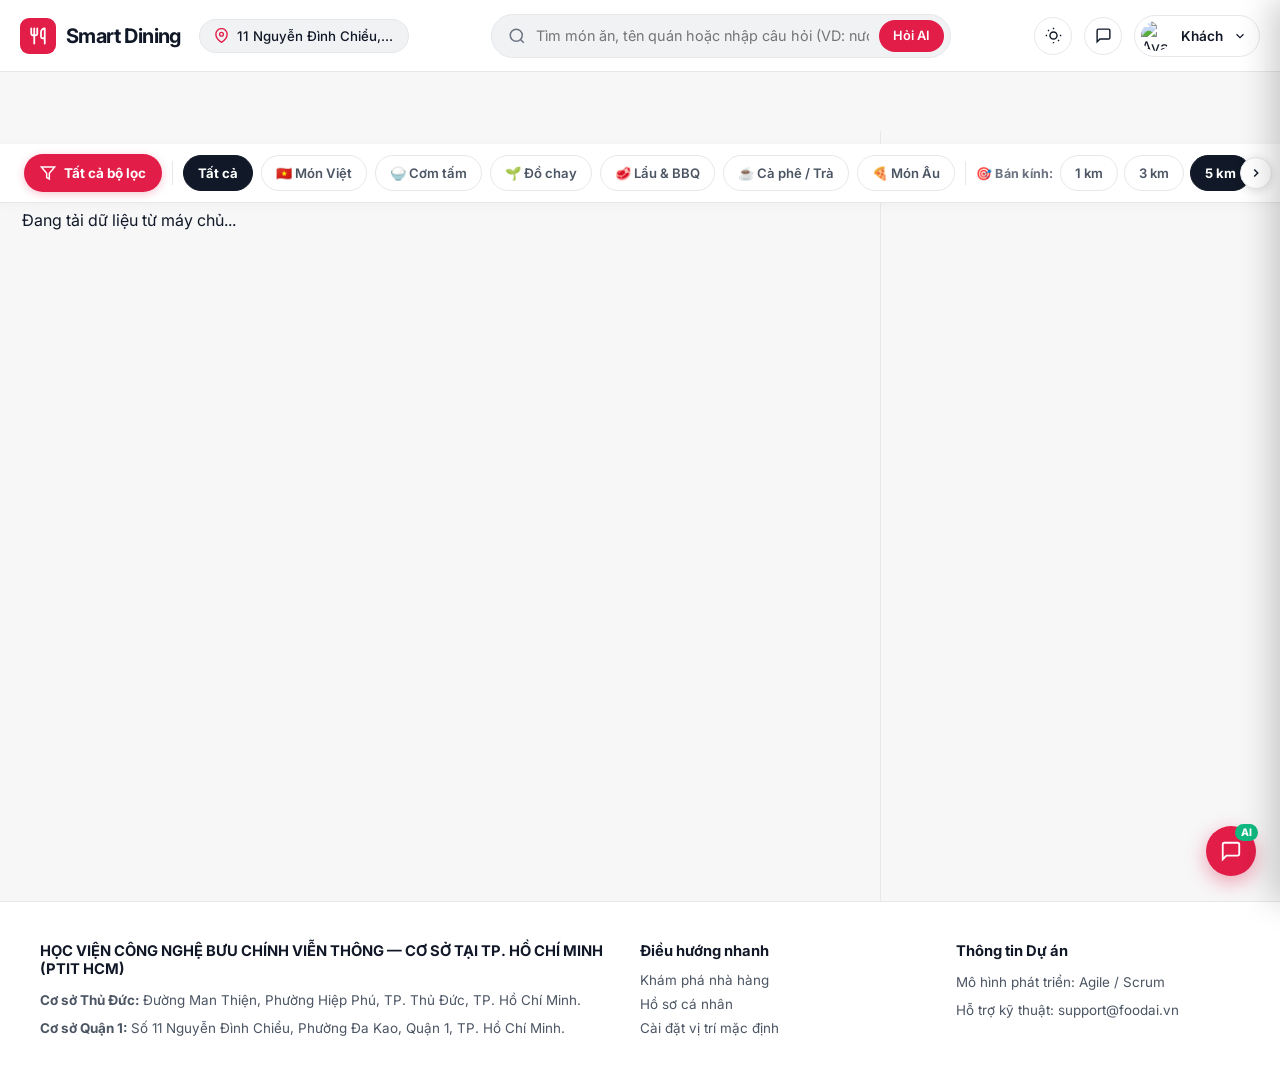
==== commit e69c9e0f: "feat(ui): optimize filter bar ribbon UX and responsive design for all devices" ====
--- a/frontend/index.html
+++ b/frontend/index.html
@@ -174,22 +174,83 @@
         .dropdown-divider { height: 1px; background: var(--border); margin: 6px 0; }
 
         /* TASK TE9C661: HIGH-SPEED FILTER BAR & FILTER DRAWER UI */
+        .filter-bar-container {
+            position: sticky;
+            top: 72px;
+            z-index: 950;
+            background: var(--bg-surface);
+            border-bottom: 1px solid var(--border);
+            box-shadow: 0 2px 10px rgba(0, 0, 0, 0.03);
+            position: relative;
+        }
+
         .filter-ribbon {
             background: var(--bg-surface);
-            border-bottom: 1px solid var(--border);
             padding: 10px 24px;
             display: flex;
             align-items: center;
-            gap: 12px;
+            gap: 10px;
             overflow-x: auto;
-            scrollbar-width: thin;
-            position: sticky;
-            top: 72px;
-            z-index: 950;
-            box-shadow: var(--shadow-sm);
-        }
-        .filter-ribbon::-webkit-scrollbar { height: 4px; }
-        .filter-ribbon::-webkit-scrollbar-thumb { background: var(--border); border-radius: 4px; }
+            overflow-y: hidden;
+            white-space: nowrap;
+            scroll-behavior: smooth;
+            -webkit-overflow-scrolling: touch;
+            scrollbar-width: none !important;
+            -ms-overflow-style: none !important;
+        }
+        .filter-ribbon::-webkit-scrollbar {
+            display: none !important;
+            width: 0 !important;
+            height: 0 !important;
+        }
+
+        .scroll-fade {
+            position: absolute;
+            top: 0;
+            bottom: 0;
+            width: 32px;
+            pointer-events: none;
+            z-index: 5;
+            transition: opacity 0.2s ease;
+        }
+        .scroll-fade-left {
+            left: 0;
+            background: linear-gradient(to right, var(--bg-surface) 40%, transparent);
+            opacity: 0;
+        }
+        .scroll-fade-right {
+            right: 0;
+            background: linear-gradient(to left, var(--bg-surface) 40%, transparent);
+            opacity: 1;
+        }
+
+        .filter-scroll-btn {
+            position: absolute;
+            top: 50%;
+            transform: translateY(-50%);
+            width: 32px;
+            height: 32px;
+            border-radius: 50%;
+            background: var(--bg-surface);
+            border: 1px solid var(--border);
+            color: var(--text-primary);
+            box-shadow: 0 2px 8px rgba(0, 0, 0, 0.12);
+            display: flex;
+            align-items: center;
+            justify-content: center;
+            cursor: pointer;
+            z-index: 10;
+            transition: all 0.2s cubic-bezier(0.16, 1, 0.3, 1);
+            user-select: none;
+        }
+        .filter-scroll-btn:hover {
+            background: var(--bg-subtle);
+            border-color: var(--text-primary);
+            transform: translateY(-50%) scale(1.08);
+            box-shadow: 0 4px 12px rgba(0, 0, 0, 0.18);
+        }
+        .filter-scroll-left { left: 8px; display: none; }
+        .filter-scroll-right { right: 8px; }
 
         .filter-drawer-trigger-btn {
             height: 38px;
@@ -851,6 +912,47 @@
             overflow-y: auto; padding: 24px; position: relative;
         }
 
+        .star-picker-star {
+            color: #94a3b8;
+            transition: color 0.15s ease, transform 0.15s ease;
+            user-select: none;
+            display: inline-block;
+        }
+        .star-picker-star.active,
+        .star-picker-star.hovered {
+            color: #f59e0b;
+        }
+        .star-picker-star:hover {
+            transform: scale(1.2);
+        }
+        .review-card-item {
+            padding: 12px;
+            background: var(--bg-subtle);
+            border-radius: 10px;
+            border: 1px solid var(--border);
+            margin-bottom: 10px;
+        }
+        .review-toast {
+            position: fixed;
+            bottom: 24px;
+            right: 24px;
+            z-index: 9999;
+            background: #0f172a;
+            color: #ffffff;
+            padding: 12px 20px;
+            border-radius: 10px;
+            font-size: 0.88rem;
+            box-shadow: 0 10px 25px -5px rgba(0,0,0,0.3);
+            display: flex;
+            align-items: center;
+            gap: 10px;
+            animation: slideInToast 0.3s ease;
+        }
+        @keyframes slideInToast {
+            from { transform: translateY(20px); opacity: 0; }
+            to { transform: translateY(0); opacity: 1; }
+        }
+
         .site-footer {
             background: var(--bg-surface); border-top: 1px solid var(--border);
             padding: 40px 28px; margin-top: auto;
@@ -865,24 +967,396 @@
         .footer-col p { line-height: 1.6; margin-bottom: 6px; }
         .footer-col a { display: block; color: var(--text-secondary); text-decoration: none; margin-bottom: 8px; }
         .footer-col a:hover { color: var(--brand-red); }
+
+        /* =========================================================
+           RESPONSIVE DESIGN SYSTEM (DESKTOP, LAPTOP, TABLET, MOBILE)
+           ========================================================= */
+
+        .topbar-row-top {
+            display: contents; /* Desktop: unwrap row-top so left, search, right sit in 1 line */
+        }
+        .topbar-left { order: 1; }
+        .search-wrapper { order: 2; flex: 1; max-width: 580px; position: relative; }
+        .topbar-right { order: 3; }
+
+        /* Mobile View Switcher (Floating Map/List Button) */
+        .mobile-view-toggle-bar {
+            display: none;
+            position: fixed;
+            bottom: 22px;
+            left: 50%;
+            transform: translateX(-50%);
+            z-index: 1050;
+            pointer-events: none;
+        }
+        .btn-mobile-toggle-view {
+            pointer-events: auto;
+            display: inline-flex;
+            align-items: center;
+            gap: 8px;
+            padding: 11px 22px;
+            border-radius: 999px;
+            background: #0f172a;
+            color: #ffffff;
+            font-size: 0.86rem;
+            font-weight: 700;
+            border: 1px solid rgba(255, 255, 255, 0.2);
+            box-shadow: 0 8px 24px rgba(0, 0, 0, 0.35);
+            cursor: pointer;
+            transition: transform 0.2s cubic-bezier(0.16, 1, 0.3, 1), background 0.2s;
+            user-select: none;
+            backdrop-filter: blur(8px);
+        }
+        .btn-mobile-toggle-view:active {
+            transform: scale(0.95);
+        }
+        :root[data-theme="dark"] .btn-mobile-toggle-view {
+            background: #ffffff;
+            color: #0f172a;
+            border: 1px solid rgba(0, 0, 0, 0.1);
+        }
+
+        /* 1. LAPTOPS & INTERMEDIATE SCREENS (1025px - 1280px) */
+        @media (max-width: 1280px) {
+            .topbar { padding: 0 20px; gap: 14px; }
+            .location-pill { max-width: 210px; }
+            .search-wrapper { max-width: 460px; }
+            .discovery-layout { grid-template-columns: 1fr 400px; }
+            .listings-column { padding: 20px 22px; }
+        }
+
+        /* 2. TABLET SCREENS (769px - 1024px) */
+        @media (max-width: 1024px) {
+            .topbar { min-height: 66px; padding: 0 16px; gap: 12px; }
+            .filter-bar-container { top: 66px; }
+            .location-pill { max-width: 175px; padding: 6px 10px; }
+            .location-pill-text { font-size: 0.78rem; }
+            .search-wrapper { max-width: 380px; }
+            .search-bar { height: 40px; }
+            .account-trigger span { max-width: 85px; overflow: hidden; text-overflow: ellipsis; white-space: nowrap; }
+            .discovery-layout { grid-template-columns: 1fr; }
+            .map-column { height: 340px; order: -1; }
+            .cards-grid { grid-template-columns: repeat(auto-fill, minmax(240px, 1fr)); gap: 16px; }
+            .listings-column { padding: 18px 20px; }
+        }
+
+        /* 3. MOBILE SCREENS (<= 768px) */
+        @media (max-width: 768px) {
+            .topbar {
+                min-height: auto;
+                height: auto;
+                padding: 10px 14px 12px;
+                flex-direction: column;
+                gap: 10px;
+                align-items: stretch;
+            }
+            .topbar-row-top {
+                display: flex !important;
+                align-items: center;
+                justify-content: space-between;
+                width: 100%;
+                gap: 10px;
+                order: 1;
+            }
+            .topbar-left {
+                gap: 8px;
+                min-width: 0;
+                flex: 1;
+            }
+            .logo {
+                font-size: 1.05rem;
+                gap: 6px;
+            }
+            .logo-mark {
+                width: 32px;
+                height: 32px;
+                border-radius: 8px;
+            }
+            .location-pill {
+                max-width: 135px;
+                padding: 5px 8px;
+                border-radius: 999px;
+            }
+            .location-pill svg { width: 14px; height: 14px; }
+            .location-pill-text { font-size: 0.73rem; }
+
+            .topbar-right {
+                gap: 8px;
+                flex-shrink: 0;
+            }
+            .btn-icon-only {
+                width: 34px;
+                height: 34px;
+            }
+            .btn-icon-only svg {
+                width: 15px;
+                height: 15px;
+            }
+            .account-trigger {
+                padding: 4px;
+                gap: 0;
+            }
+            .account-trigger span, .account-trigger svg {
+                display: none;
+            }
+            .account-trigger img {
+                width: 28px;
+                height: 28px;
+            }
+
+            /* Full-width Search Bar on Row 2 */
+            .search-wrapper {
+                order: 2;
+                width: 100%;
+                max-width: 100%;
+            }
+            .search-bar {
+                height: 40px;
+                padding: 0 4px 0 12px;
+            }
+            .search-bar input {
+                font-size: 0.84rem;
+                padding: 0 6px;
+            }
+            .btn-ai-ask {
+                height: 30px;
+                padding: 0 12px;
+                font-size: 0.76rem;
+            }
+
+            /* Filter bar position & padding on mobile */
+            .filter-bar-container {
+                top: 108px;
+            }
+            .filter-ribbon {
+                padding: 8px 12px;
+                gap: 8px;
+            }
+            .filter-scroll-btn {
+                display: none !important;
+            }
+            .scroll-fade {
+                display: none;
+            }
+            .filter-drawer-trigger-btn {
+                height: 34px;
+                padding: 0 12px;
+                font-size: 0.78rem;
+                gap: 6px;
+            }
+            .filter-pill {
+                height: 34px;
+                padding: 0 11px;
+                font-size: 0.78rem;
+                gap: 5px;
+            }
+            .filter-divider-v {
+                height: 18px;
+            }
+
+            /* Discovery layout toggleable on mobile */
+            .discovery-layout {
+                display: flex;
+                flex-direction: column;
+            }
+            .discovery-layout .map-column {
+                display: none;
+                height: calc(100vh - 165px);
+                min-height: 420px;
+                position: sticky;
+                top: 165px;
+                z-index: 10;
+            }
+            .discovery-layout.mobile-map-active .listings-column {
+                display: none;
+            }
+            .discovery-layout.mobile-map-active .map-column {
+                display: block;
+            }
+
+            .mobile-view-toggle-bar {
+                display: block;
+            }
+
+            .listings-column {
+                padding: 16px 14px 84px; /* Space for floating button */
+            }
+            .listings-header {
+                flex-direction: column;
+                align-items: flex-start;
+                gap: 10px;
+            }
+            .listings-header h2 {
+                font-size: 1.05rem;
+            }
+            .sort-select {
+                width: 100%;
+            }
+            .cards-grid {
+                grid-template-columns: 1fr;
+                gap: 14px;
+            }
+            .venue-card .venue-img-wrap {
+                height: 170px;
+            }
+
+            /* Filter Drawer as Fullscreen / Bottom-sheet on mobile */
+            .filter-drawer {
+                width: 100vw;
+                max-width: 100vw;
+                height: 90vh;
+                top: auto;
+                bottom: 0;
+                border-radius: 20px 20px 0 0;
+                transform: translateY(100%);
+            }
+            .filter-drawer.open {
+                transform: translateY(0);
+            }
+            .filter-drawer-header {
+                padding: 16px 18px;
+            }
+            .filter-drawer-body {
+                padding: 16px 18px;
+            }
+            .filter-drawer-footer {
+                padding: 14px 18px;
+            }
+
+            /* AI Drawer full screen on mobile */
+            .ai-drawer {
+                width: 100vw;
+                max-width: 100vw;
+                height: 84vh;
+                bottom: 0;
+                right: 0;
+                left: 0;
+                border-radius: 20px 20px 0 0;
+            }
+
+            /* Modals */
+            .modal-backdrop {
+                padding: 10px;
+                align-items: flex-end;
+            }
+            .modal-card {
+                padding: 20px 16px;
+                border-radius: 20px 20px 0 0;
+                max-height: 90vh;
+            }
+
+            /* Account Dropdown max width */
+            .account-dropdown {
+                right: -6px;
+                min-width: 260px;
+                max-width: calc(100vw - 20px);
+            }
+        }
+
+        /* 4. EXTRA SMALL MOBILE (<= 420px) */
+        @media (max-width: 420px) {
+            .logo-text {
+                display: none;
+            }
+            .location-pill {
+                max-width: 165px;
+            }
+        }
     </style>
 </head>
 <body>
 
     <header class="topbar">
-        <div class="topbar-left">
-            <a href="index.html" class="logo">
-                <div class="logo-mark">
-                    <svg width="18" height="18" viewBox="0 0 24 24" fill="none" stroke="currentColor" stroke-width="2.4" stroke-linecap="round" stroke-linejoin="round">
-                        <path d="M3 2v7c0 1.1.9 2 2 2h4a2 2 0 0 0 2-2V2"/><path d="M7 2v20"/><path d="M21 15V2v0a5 5 0 0 0-5 5v6c0 1.1.9 2 2 2h3Zm0 0v7"/>
-                    </svg>
+        <div class="topbar-row-top">
+            <div class="topbar-left">
+                <a href="index.html" class="logo">
+                    <div class="logo-mark">
+                        <svg width="18" height="18" viewBox="0 0 24 24" fill="none" stroke="currentColor" stroke-width="2.4" stroke-linecap="round" stroke-linejoin="round">
+                            <path d="M3 2v7c0 1.1.9 2 2 2h4a2 2 0 0 0 2-2V2"/><path d="M7 2v20"/><path d="M21 15V2v0a5 5 0 0 0-5 5v6c0 1.1.9 2 2 2h3Zm0 0v7"/>
+                        </svg>
+                    </div>
+                    <span class="logo-text">Smart Dining</span>
+                </a>
+
+                <div class="location-pill" onclick="locateUserGPS()" title="Nhấp để định vị GPS hoặc đổi vị trí thủ công (UC-03)">
+                    <svg width="15" height="15" viewBox="0 0 24 24" fill="none" stroke="currentColor" stroke-width="2.2"><path d="M21 10c0 7-9 13-9 13s-9-6-9-13a9 9 0 0 1 18 0z"/><circle cx="12" cy="10" r="3"/></svg>
+                    <span class="location-pill-text" id="current-address-label">11 Nguyễn Đình Chiểu, Quận 1</span>
                 </div>
-                <span>Smart Dining</span>
-            </a>
-
-            <div class="location-pill" onclick="locateUserGPS()" title="Nhấp để định vị GPS hoặc đổi vị trí thủ công (UC-03)">
-                <svg width="16" height="16" viewBox="0 0 24 24" fill="none" stroke="currentColor" stroke-width="2.2"><path d="M21 10c0 7-9 13-9 13s-9-6-9-13a9 9 0 0 1 18 0z"/><circle cx="12" cy="10" r="3"/></svg>
-                <span class="location-pill-text" id="current-address-label">11 Nguyễn Đình Chiểu, Quận 1</span>
+            </div>
+
+            <div class="topbar-right">
+                <button type="button" class="btn-icon-only" onclick="toggleTheme()" title="Đổi giao diện Sáng / Tối">
+                    <svg width="17" height="17" viewBox="0 0 24 24" fill="none" stroke="currentColor" stroke-width="2"><circle cx="12" cy="12" r="5"/><path d="M12 1v2M12 21v2M4.22 4.22l1.42 1.42M18.36 18.36l1.42 1.42M1 12h2M21 12h2"/></svg>
+                </button>
+
+                <button type="button" class="btn-icon-only" onclick="toggleAIDrawer()" title="Mở Trợ lý hội thoại AI">
+                    <svg width="17" height="17" viewBox="0 0 24 24" fill="none" stroke="currentColor" stroke-width="2"><path d="M21 15a2 2 0 0 1-2 2H7l-4 4V5a2 2 0 0 1 2-2h14a2 2 0 0 1 2 2z"/></svg>
+                </button>
+
+                <div class="account-trigger" onclick="toggleAccountDropdown()">
+                    <img id="nav-user-avatar" src="https://ui-avatars.com/api/?name=Guest&background=64748B&color=fff" alt="Avatar">
+                    <span id="nav-user-name">Khách</span>
+                    <svg width="14" height="14" viewBox="0 0 24 24" fill="none" stroke="currentColor" stroke-width="2"><polyline points="6 9 12 15 18 9"/></svg>
+                </div>
+
+                <div class="account-dropdown" id="account-dropdown">
+                    <div class="dropdown-user-header">
+                        <strong id="drop-user-name">Khách</strong>
+                        <small id="drop-user-email">Chưa đăng nhập</small>
+                    </div>
+                    <a href="profile.html" class="dropdown-link">
+                        <svg width="16" height="16" viewBox="0 0 24 24" fill="none" stroke="currentColor" stroke-width="2"><path d="M20 21v-2a4 4 0 0 0-4-4H8a4 4 0 0 0-4 4v2"/><circle cx="12" cy="7" r="4"/></svg>
+                        Chỉnh sửa hồ sơ cá nhân
+                    </a>
+                    <a href="profile.html#location-section" class="dropdown-link">
+                        <svg width="16" height="16" viewBox="0 0 24 24" fill="none" stroke="currentColor" stroke-width="2"><path d="M21 10c0 7-9 13-9 13s-9-6-9-13a9 9 0 0 1 18 0z"/><circle cx="12" cy="10" r="3"/></svg>
+                        Địa chỉ & Tọa độ mặc định
+                    </a>
+                    <div class="dropdown-link" onclick="filterSavedVenues()">
+                        <svg width="16" height="16" viewBox="0 0 24 24" fill="none" stroke="currentColor" stroke-width="2"><path d="M19 21l-7-5-7 5V5a2 2 0 0 1 2-2h10a2 2 0 0 1 2 2z"/></svg>
+                        Quán ăn yêu thích đã lưu
+                    </div>
+
+                    <!-- KHU VỰC DÀNH CHO QUẢN TRỊ VIÊN (ADMIN PORTAL) -->
+                    <div id="drop-admin-section" style="display:none;">
+                        <div class="dropdown-divider"></div>
+                        <div style="padding: 4px 12px; font-size: 0.72rem; font-weight: 700; color: var(--brand-red); text-transform: uppercase; letter-spacing: 0.5px;">
+                            🛡️ Quản trị viên
+                        </div>
+                        <a href="/admin" class="dropdown-link" id="link-admin" style="color:var(--brand-red); font-weight:600;">
+                            <svg width="16" height="16" viewBox="0 0 24 24" fill="none" stroke="currentColor" stroke-width="2"><rect x="3" y="3" width="7" height="7"/><rect x="14" y="3" width="7" height="7"/><rect x="14" y="14" width="7" height="7"/><rect x="3" y="14" width="7" height="7"/></svg>
+                            Bảng điều khiển Quản trị (Dashboard)
+                        </a>
+                        <a href="/admin-restaurants" class="dropdown-link" id="link-admin-restaurants">
+                            <svg width="16" height="16" viewBox="0 0 24 24" fill="none" stroke="currentColor" stroke-width="2"><path d="M18 2h-3a5 5 0 0 0-5 5v3H7v4h3v8h4v-8h3l1-4h-4V7a1 1 0 0 1 1-1h3z"/></svg>
+                            Quản trị Nhà hàng & Bản đồ
+                        </a>
+                        <a href="/admin/menu" class="dropdown-link" id="link-admin-menu">
+                            <svg width="16" height="16" viewBox="0 0 24 24" fill="none" stroke="currentColor" stroke-width="2"><path d="M14 2H6a2 2 0 0 0-2 2v16a2 2 0 0 0 2 2h12a2 2 0 0 0 2-2V8z"/><polyline points="14 2 14 8 20 8"/><line x1="16" y1="13" x2="8" y2="13"/><line x1="16" y1="17" x2="8" y2="17"/></svg>
+                            Quản trị Thực đơn (Menu)
+                        </a>
+                        <a href="/admin/images" class="dropdown-link" id="link-admin-images">
+                            <svg width="16" height="16" viewBox="0 0 24 24" fill="none" stroke="currentColor" stroke-width="2"><rect x="3" y="3" width="18" height="18" rx="2" ry="2"/><circle cx="8.5" cy="8.5" r="1.5"/><polyline points="21 15 16 10 5 21"/></svg>
+                            Quản lý Thư viện Ảnh
+                        </a>
+                    </div>
+
+                    <div class="dropdown-divider"></div>
+                    <div id="drop-auth-actions" style="display:flex;flex-direction:column;">
+                        <a href="login.html" class="dropdown-link" id="link-login" style="color:var(--brand-red);">
+                            <svg width="16" height="16" viewBox="0 0 24 24" fill="none" stroke="currentColor" stroke-width="2"><path d="M15 3h4a2 2 0 0 1 2 2v14a2 2 0 0 1-2 2h-4"/><polyline points="10 17 15 12 10 7"/><line x1="15" y1="12" x2="3" y2="12"/></svg>
+                            Đăng nhập
+                        </a>
+                        <a href="register.html" class="dropdown-link" id="link-register">
+                            <svg width="16" height="16" viewBox="0 0 24 24" fill="none" stroke="currentColor" stroke-width="2"><path d="M16 21v-2a4 4 0 0 0-4-4H5a4 4 0 0 0-4 4v2"/><circle cx="8.5" cy="7" r="4"/><line x1="20" y1="8" x2="20" y2="14"/><line x1="23" y1="11" x2="17" y2="11"/></svg>
+                            Đăng ký tài khoản
+                        </a>
+                        <a href="javascript:void(0)" onclick="handleLogoutFromIndex()" class="dropdown-link" id="link-logout" style="display:none; color:var(--brand-red);">
+                            <svg width="16" height="16" viewBox="0 0 24 24" fill="none" stroke="currentColor" stroke-width="2"><path d="M9 21H5a2 2 0 0 1-2-2V5a2 2 0 0 1 2-2h4"/><polyline points="16 17 21 12 16 7"/><line x1="21" y1="12" x2="9" y2="12"/></svg>
+                            Đăng xuất tài khoản
+                        </a>
+                    </div>
+                </div>
             </div>
         </div>
 
@@ -913,143 +1387,80 @@
                 </div>
             </div>
         </div>
-
-        <div class="topbar-right">
-            <button type="button" class="btn-icon-only" onclick="toggleTheme()" title="Đổi giao diện Sáng / Tối">
-                <svg width="17" height="17" viewBox="0 0 24 24" fill="none" stroke="currentColor" stroke-width="2"><circle cx="12" cy="12" r="5"/><path d="M12 1v2M12 21v2M4.22 4.22l1.42 1.42M18.36 18.36l1.42 1.42M1 12h2M21 12h2"/></svg>
+    </header>
+
+    <nav class="filter-bar-container" id="filter-bar-container" aria-label="Thanh công cụ lọc quán ăn">
+        <div class="scroll-fade scroll-fade-left" id="scroll-fade-left"></div>
+        <button type="button" class="filter-scroll-btn filter-scroll-left" id="filter-scroll-left" onclick="scrollFilterBar(-240)" aria-label="Cuộn sang trái">
+            <svg width="14" height="14" viewBox="0 0 24 24" fill="none" stroke="currentColor" stroke-width="2.5"><polyline points="15 18 9 12 15 6"></polyline></svg>
+        </button>
+
+        <div class="filter-ribbon" id="filter-ribbon" onscroll="handleFilterRibbonScroll()">
+            <!-- Nút mở Filter Drawer nổi bật với badge đếm số lượng bộ lọc đang active -->
+            <button type="button" class="filter-drawer-trigger-btn" id="btn-open-filter-drawer" onclick="openFilterDrawer()" title="Mở bộ lọc tìm kiếm nâng cao">
+                <svg width="16" height="16" viewBox="0 0 24 24" fill="none" stroke="currentColor" stroke-width="2.2">
+                    <polygon points="22 3 2 3 10 12.46 10 19 14 21 14 12.46 22 3"></polygon>
+                </svg>
+                <span>Tất cả bộ lọc</span>
+                <span class="active-filter-badge" id="active-filter-count" style="display:none;">0</span>
             </button>
 
-            <button type="button" class="btn-icon-only" onclick="toggleAIDrawer()" title="Mở Trợ lý hội thoại AI">
-                <svg width="17" height="17" viewBox="0 0 24 24" fill="none" stroke="currentColor" stroke-width="2"><path d="M21 15a2 2 0 0 1-2 2H7l-4 4V5a2 2 0 0 1 2-2h14a2 2 0 0 1 2 2z"/></svg>
-            </button>
-
-            <div class="account-trigger" onclick="toggleAccountDropdown()">
-                <img id="nav-user-avatar" src="https://images.unsplash.com/photo-1534528741775-53994a69daeb?auto=format&fit=crop&w=200&q=80" alt="Avatar">
-                <span id="nav-user-name">Khách</span>
-                <svg width="14" height="14" viewBox="0 0 24 24" fill="none" stroke="currentColor" stroke-width="2"><polyline points="6 9 12 15 18 9"/></svg>
+            <div class="filter-divider-v"></div>
+
+            <!-- Category Pills -->
+            <div class="category-pills" id="category-pills">
+                <button type="button" class="filter-pill active" data-category="all" onclick="setCategory('all', this)">Tất cả</button>
+                <button type="button" class="filter-pill" data-category="Món Việt" onclick="setCategory('Món Việt', this)">🇻🇳 Món Việt</button>
+                <button type="button" class="filter-pill" data-category="Cơm tấm" onclick="setCategory('Cơm tấm', this)">🍚 Cơm tấm</button>
+                <button type="button" class="filter-pill" data-category="Món Chay" onclick="setCategory('Món Chay', this)">🌱 Đồ chay</button>
+                <button type="button" class="filter-pill" data-category="BBQ Hàn Quốc" onclick="setCategory('BBQ Hàn Quốc', this)">🥩 Lẩu & BBQ</button>
+                <button type="button" class="filter-pill" data-category="Cà phê" onclick="setCategory('Cà phê', this)">☕ Cà phê / Trà</button>
+                <button type="button" class="filter-pill" data-category="Món Âu" onclick="setCategory('Món Âu', this)">🍕 Món Âu</button>
             </div>
 
-            <div class="account-dropdown" id="account-dropdown">
-                <div class="dropdown-user-header">
-                    <strong id="drop-user-name">Khách</strong>
-                    <small id="drop-user-email">Chưa đăng nhập</small>
-                </div>
-                <a href="profile.html" class="dropdown-link">
-                    <svg width="16" height="16" viewBox="0 0 24 24" fill="none" stroke="currentColor" stroke-width="2"><path d="M20 21v-2a4 4 0 0 0-4-4H8a4 4 0 0 0-4 4v2"/><circle cx="12" cy="7" r="4"/></svg>
-                    Chỉnh sửa hồ sơ cá nhân
-                </a>
-                <a href="profile.html#location-section" class="dropdown-link">
-                    <svg width="16" height="16" viewBox="0 0 24 24" fill="none" stroke="currentColor" stroke-width="2"><path d="M21 10c0 7-9 13-9 13s-9-6-9-13a9 9 0 0 1 18 0z"/><circle cx="12" cy="10" r="3"/></svg>
-                    Địa chỉ & Tọa độ mặc định
-                </a>
-                <div class="dropdown-link" onclick="filterSavedVenues()">
-                    <svg width="16" height="16" viewBox="0 0 24 24" fill="none" stroke="currentColor" stroke-width="2"><path d="M19 21l-7-5-7 5V5a2 2 0 0 1 2-2h10a2 2 0 0 1 2 2z"/></svg>
-                    Quán ăn yêu thích đã lưu
-                </div>
-
-                <!-- KHU VỰC DÀNH CHO QUẢN TRỊ VIÊN (ADMIN PORTAL) -->
-                <div id="drop-admin-section" style="display:none;">
-                    <div class="dropdown-divider"></div>
-                    <div style="padding: 4px 12px; font-size: 0.72rem; font-weight: 700; color: var(--brand-red); text-transform: uppercase; letter-spacing: 0.5px;">
-                        🛡️ Quản trị viên
-                    </div>
-                    <a href="/admin" class="dropdown-link" id="link-admin" style="color:var(--brand-red); font-weight:600;">
-                        <svg width="16" height="16" viewBox="0 0 24 24" fill="none" stroke="currentColor" stroke-width="2"><rect x="3" y="3" width="7" height="7"/><rect x="14" y="3" width="7" height="7"/><rect x="14" y="14" width="7" height="7"/><rect x="3" y="14" width="7" height="7"/></svg>
-                        Bảng điều khiển Quản trị (Dashboard)
-                    </a>
-                    <a href="/admin-restaurants" class="dropdown-link" id="link-admin-restaurants">
-                        <svg width="16" height="16" viewBox="0 0 24 24" fill="none" stroke="currentColor" stroke-width="2"><path d="M18 2h-3a5 5 0 0 0-5 5v3H7v4h3v8h4v-8h3l1-4h-4V7a1 1 0 0 1 1-1h3z"/></svg>
-                        Quản trị Nhà hàng & Bản đồ
-                    </a>
-                    <a href="/admin/menu" class="dropdown-link" id="link-admin-menu">
-                        <svg width="16" height="16" viewBox="0 0 24 24" fill="none" stroke="currentColor" stroke-width="2"><path d="M14 2H6a2 2 0 0 0-2 2v16a2 2 0 0 0 2 2h12a2 2 0 0 0 2-2V8z"/><polyline points="14 2 14 8 20 8"/><line x1="16" y1="13" x2="8" y2="13"/><line x1="16" y1="17" x2="8" y2="17"/></svg>
-                        Quản trị Thực đơn (Menu)
-                    </a>
-                    <a href="/admin/images" class="dropdown-link" id="link-admin-images">
-                        <svg width="16" height="16" viewBox="0 0 24 24" fill="none" stroke="currentColor" stroke-width="2"><rect x="3" y="3" width="18" height="18" rx="2" ry="2"/><circle cx="8.5" cy="8.5" r="1.5"/><polyline points="21 15 16 10 5 21"/></svg>
-                        Quản lý Thư viện Ảnh
-                    </a>
-                </div>
-
-                <div class="dropdown-divider"></div>
-                <div id="drop-auth-actions" style="display:flex;flex-direction:column;">
-                    <a href="login.html" class="dropdown-link" id="link-login" style="color:var(--brand-red);">
-                        <svg width="16" height="16" viewBox="0 0 24 24" fill="none" stroke="currentColor" stroke-width="2"><path d="M15 3h4a2 2 0 0 1 2 2v14a2 2 0 0 1-2 2h-4"/><polyline points="10 17 15 12 10 7"/><line x1="15" y1="12" x2="3" y2="12"/></svg>
-                        Đăng nhập
-                    </a>
-                    <a href="register.html" class="dropdown-link" id="link-register">
-                        <svg width="16" height="16" viewBox="0 0 24 24" fill="none" stroke="currentColor" stroke-width="2"><path d="M16 21v-2a4 4 0 0 0-4-4H5a4 4 0 0 0-4 4v2"/><circle cx="8.5" cy="7" r="4"/><line x1="20" y1="8" x2="20" y2="14"/><line x1="23" y1="11" x2="17" y2="11"/></svg>
-                        Đăng ký tài khoản
-                    </a>
-                    <a href="javascript:void(0)" onclick="handleLogoutFromIndex()" class="dropdown-link" id="link-logout" style="display:none; color:var(--brand-red);">
-                        <svg width="16" height="16" viewBox="0 0 24 24" fill="none" stroke="currentColor" stroke-width="2"><path d="M9 21H5a2 2 0 0 1-2-2V5a2 2 0 0 1 2-2h4"/><polyline points="16 17 21 12 16 7"/><line x1="21" y1="12" x2="9" y2="12"/></svg>
-                        Đăng xuất tài khoản
-                    </a>
-                </div>
+            <div class="filter-divider-v"></div>
+
+            <!-- Bán kính tìm kiếm (Radius 1km, 3km, 5km, 10km) -->
+            <div class="radius-filters" id="radius-filters" style="display:flex;align-items:center;gap:6px;">
+                <span class="filter-section-label">🎯 Bán kính:</span>
+                <button type="button" class="filter-pill radius-ribbon-btn" data-radius="1" onclick="setSearchRadius(1)">1 km</button>
+                <button type="button" class="filter-pill radius-ribbon-btn" data-radius="3" onclick="setSearchRadius(3)">3 km</button>
+                <button type="button" class="filter-pill radius-ribbon-btn active" data-radius="5" onclick="setSearchRadius(5)">5 km</button>
+                <button type="button" class="filter-pill radius-ribbon-btn" data-radius="10" onclick="setSearchRadius(10)">10 km</button>
             </div>
-        </div>
-    </header>
-
-    <div class="filter-ribbon" id="filter-ribbon">
-        <!-- Nút mở Filter Drawer nổi bật với badge đếm số lượng bộ lọc đang active -->
-        <button type="button" class="filter-drawer-trigger-btn" id="btn-open-filter-drawer" onclick="openFilterDrawer()" title="Mở bộ lọc tìm kiếm nâng cao">
-            <svg width="16" height="16" viewBox="0 0 24 24" fill="none" stroke="currentColor" stroke-width="2.2">
-                <polygon points="22 3 2 3 10 12.46 10 19 14 21 14 12.46 22 3"></polygon>
-            </svg>
-            <span>Tất cả bộ lọc</span>
-            <span class="active-filter-badge" id="active-filter-count" style="display:none;">0</span>
-        </button>
-
-        <div class="filter-divider-v"></div>
-
-        <!-- Category Pills -->
-        <div class="category-pills" id="category-pills">
-            <button type="button" class="filter-pill active" data-category="all" onclick="setCategory('all', this)">Tất cả</button>
-            <button type="button" class="filter-pill" data-category="Món Việt" onclick="setCategory('Món Việt', this)">🇻🇳 Món Việt</button>
-            <button type="button" class="filter-pill" data-category="Cơm tấm" onclick="setCategory('Cơm tấm', this)">🍚 Cơm tấm</button>
-            <button type="button" class="filter-pill" data-category="Món Chay" onclick="setCategory('Món Chay', this)">🌱 Đồ chay</button>
-            <button type="button" class="filter-pill" data-category="BBQ Hàn Quốc" onclick="setCategory('BBQ Hàn Quốc', this)">🥩 Lẩu & BBQ</button>
-            <button type="button" class="filter-pill" data-category="Cà phê" onclick="setCategory('Cà phê', this)">☕ Cà phê / Trà</button>
-            <button type="button" class="filter-pill" data-category="Món Âu" onclick="setCategory('Món Âu', this)">🍕 Món Âu</button>
-        </div>
-
-        <div class="filter-divider-v"></div>
-
-        <!-- Bán kính tìm kiếm (Radius 1km, 3km, 5km, 10km) -->
-        <div class="radius-filters" id="radius-filters" style="display:flex;align-items:center;gap:6px;">
-            <span class="filter-section-label">🎯 Bán kính:</span>
-            <button type="button" class="filter-pill radius-ribbon-btn" data-radius="1" onclick="setSearchRadius(1)">1 km</button>
-            <button type="button" class="filter-pill radius-ribbon-btn" data-radius="3" onclick="setSearchRadius(3)">3 km</button>
-            <button type="button" class="filter-pill radius-ribbon-btn active" data-radius="5" onclick="setSearchRadius(5)">5 km</button>
-            <button type="button" class="filter-pill radius-ribbon-btn" data-radius="10" onclick="setSearchRadius(10)">10 km</button>
-        </div>
-
-        <div class="filter-divider-v"></div>
-
-        <!-- 5 nút tiện ích chuẩn trong RestaurantAmenities -->
-        <div class="amenity-filters" id="amenity-filters">
-            <button type="button" class="filter-pill amenity-pill" id="btn-parking" onclick="toggleAmenity('parking')" title="Có chỗ đậu ô tô">
-                🚗 Đỗ ô tô
-            </button>
-            <button type="button" class="filter-pill amenity-pill" id="btn-room" onclick="toggleAmenity('private_room')" title="Có phòng riêng">
-                🚪 Phòng riêng
-            </button>
-            <button type="button" class="filter-pill amenity-pill" id="btn-outdoor" onclick="toggleAmenity('outdoor')" title="Không gian ngoài trời">
-                🌿 Ngoài trời
-            </button>
-            <button type="button" class="filter-pill amenity-pill" id="btn-pet" onclick="toggleAmenity('pet_friendly')" title="Thân thiện với thú cưng">
-                🐾 Thú cưng
-            </button>
-            <button type="button" class="filter-pill amenity-pill" id="btn-vegan" onclick="toggleAmenity('vegetarian')" title="Hỗ trợ món chay">
-                🌱 Món chay
+
+            <div class="filter-divider-v"></div>
+
+            <!-- 5 nút tiện ích chuẩn trong RestaurantAmenities -->
+            <div class="amenity-filters" id="amenity-filters">
+                <button type="button" class="filter-pill amenity-pill" id="btn-parking" onclick="toggleAmenity('parking')" title="Có chỗ đậu ô tô">
+                    🚗 Đỗ ô tô
+                </button>
+                <button type="button" class="filter-pill amenity-pill" id="btn-room" onclick="toggleAmenity('private_room')" title="Có phòng riêng">
+                    🚪 Phòng riêng
+                </button>
+                <button type="button" class="filter-pill amenity-pill" id="btn-outdoor" onclick="toggleAmenity('outdoor')" title="Không gian ngoài trời">
+                    🌿 Ngoài trời
+                </button>
+                <button type="button" class="filter-pill amenity-pill" id="btn-pet" onclick="toggleAmenity('pet_friendly')" title="Thân thiện với thú cưng">
+                    🐾 Thú cưng
+                </button>
+                <button type="button" class="filter-pill amenity-pill" id="btn-vegan" onclick="toggleAmenity('vegetarian')" title="Hỗ trợ món chay">
+                    🌱 Món chay
+                </button>
+            </div>
+
+            <!-- Nút Reset Nhanh -->
+            <button type="button" class="filter-pill reset-pill" id="btn-reset-filters" onclick="resetAllFilters()" style="display:none;" title="Xóa toàn bộ bộ lọc và đặt lại mặc định">
+                ✕ Xóa bộ lọc
             </button>
         </div>
 
-        <!-- Nút Reset Nhanh -->
-        <button type="button" class="filter-pill reset-pill" id="btn-reset-filters" onclick="resetAllFilters()" style="display:none;" title="Xóa toàn bộ bộ lọc và đặt lại mặc định">
-            ✕ Xóa bộ lọc
+        <button type="button" class="filter-scroll-btn filter-scroll-right" id="filter-scroll-right" onclick="scrollFilterBar(240)" aria-label="Cuộn sang phải">
+            <svg width="14" height="14" viewBox="0 0 24 24" fill="none" stroke="currentColor" stroke-width="2.5"><polyline points="9 18 15 12 9 6"></polyline></svg>
         </button>
-    </div>
+        <div class="scroll-fade scroll-fade-right" id="scroll-fade-right"></div>
+    </nav>
 
     <main class="discovery-layout view-list">
         <section class="listings-column">
@@ -1090,9 +1501,29 @@
         </aside>
     </main>
 
+    <!-- Mobile Floating View Switcher (Xem Bản đồ / Xem Danh sách) -->
+    <div class="mobile-view-toggle-bar" id="mobile-view-toggle-bar">
+        <button type="button" class="btn-mobile-toggle-view" id="btn-mobile-toggle-view" onclick="toggleMobileView()">
+            <span id="floating-switch-icon">🗺️</span>
+            <span id="floating-switch-text">Xem Bản đồ</span>
+        </button>
+    </div>
+
+    <!-- Floating Chat Trigger Button -->
+    <button type="button" class="floating-chat-trigger" id="floating-chat-trigger" onclick="toggleAIDrawer()" title="Mở Trợ lý hội thoại AI (NFR-02)" aria-label="Mở Trợ lý hội thoại AI" style="position:fixed;bottom:24px;right:24px;width:50px;height:50px;border-radius:50%;background:var(--brand-red);color:#fff;border:none;box-shadow:0 6px 20px rgba(225,29,72,0.4);z-index:990;display:flex;align-items:center;justify-content:center;cursor:pointer;transition:transform 0.2s;">
+        <svg width="22" height="22" viewBox="0 0 24 24" fill="none" stroke="currentColor" stroke-width="2"><path d="M21 15a2 2 0 0 1-2 2H7l-4 4V5a2 2 0 0 1 2-2h14a2 2 0 0 1 2 2z"/></svg>
+        <span class="floating-chat-badge" style="position:absolute;top:-2px;right:-2px;background:#10b981;color:#fff;font-size:0.65rem;font-weight:800;padding:2px 6px;border-radius:999px;">AI</span>
+    </button>
+
     <div class="ai-drawer" id="ai-drawer">
         <div class="ai-drawer-header">
-            <h4>Trợ lý Tìm kiếm Ẩm thực AI</h4>
+            <div>
+                <h4 id="ai-drawer-title" style="margin:0;font-size:0.95rem;">Trợ lý Ẩm thực AI</h4>
+                <div class="ai-status-badge" id="ai-status-badge" style="display:inline-flex;align-items:center;gap:5px;font-size:0.7rem;color:#10b981;margin-top:2px;">
+                    <span class="ai-status-dot" id="ai-status-dot" style="width:6px;height:6px;border-radius:50%;background:#10b981;display:inline-block;"></span>
+                    <span class="ai-status-text" id="ai-status-text">Sẵn sàng phản hồi</span>
+                </div>
+            </div>
             <div style="display:flex;align-items:center;gap:10px;">
                 <button type="button" id="btn-toggle-split-chat" onclick="AIChatMapSync.toggleSplitScreen()"
                     style="background:rgba(255,255,255,0.14);color:#fff;border:none;border-radius:6px;padding:4px 8px;font-size:0.74rem;cursor:pointer;">
@@ -1527,8 +1958,7 @@
                 try {
                     const raw = localStorage.getItem('current_user') 
                              || localStorage.getItem('smart_dining_user') 
-                             || localStorage.getItem('user')
-                             || localStorage.getItem('foodai_demo_profile_state');
+                             || localStorage.getItem('user');
                     if (raw) user = JSON.parse(raw);
                 } catch (_) {}
             }
@@ -1548,11 +1978,24 @@
             const dropName = document.getElementById('drop-user-name');
             const dropEmail = document.getElementById('drop-user-email');
             const dropRole = document.getElementById('drop-user-role');
+            const navAvatar = document.getElementById('nav-user-avatar');
 
             if (navName) navName.innerText = displayName;
             if (dropName) dropName.innerText = displayName;
             if (dropEmail) dropEmail.innerText = displayEmail;
             if (dropRole) dropRole.innerText = displayRole;
+
+            if (navAvatar) {
+                if (isLoggedIn && user) {
+                    if (user.avatar_url && !user.avatar_url.includes('photo-1534528741775-53994a69daeb')) {
+                        navAvatar.src = user.avatar_url;
+                    } else {
+                        navAvatar.src = `https://ui-avatars.com/api/?name=${encodeURIComponent(displayName)}&background=E11D48&color=fff&bold=true`;
+                    }
+                } else {
+                    navAvatar.src = "https://ui-avatars.com/api/?name=Guest&background=64748B&color=fff";
+                }
+            }
 
             const isAdmin = Boolean(isLoggedIn && user && (user.role === 'admin' || user.role === 'ADMIN'));
             const adminSec = document.getElementById('drop-admin-section');
@@ -1569,6 +2012,8 @@
         function syncProfileData() {
             renderAuthState();
             if (window.FoodAPI && FoodAPI.auth.isLoggedIn()) return;
+            const token = localStorage.getItem('access_token') || localStorage.getItem('smart_dining_token');
+            if (token) return;
             try {
                 const raw = localStorage.getItem(STORAGE_KEY);
                 if (raw) {
@@ -1576,7 +2021,7 @@
                     if (prof.full_name && document.getElementById('nav-user-name')) {
                         document.getElementById('nav-user-name').innerText = prof.full_name;
                     }
-                    if (prof.avatar_url && document.getElementById('nav-user-avatar')) {
+                    if (prof.avatar_url && document.getElementById('nav-user-avatar') && !prof.avatar_url.includes('photo-1534528741775-53994a69daeb')) {
                         document.getElementById('nav-user-avatar').src = prof.avatar_url;
                     }
                 }
@@ -1587,11 +2032,21 @@
             if (!window.FoodAPI || !FoodAPI.auth.isLoggedIn()) return;
             try {
                 const prof = await FoodAPI.profile.get();
-                if (prof.full_name) {
+                if (prof && prof.full_name) {
                     if (document.getElementById('nav-user-name')) document.getElementById('nav-user-name').innerText = prof.full_name;
                     if (document.getElementById('drop-user-name')) document.getElementById('drop-user-name').innerText = prof.full_name;
+
+                    let curUser = FoodAPI.auth.getUser() || {};
+                    curUser.full_name = prof.full_name;
+                    if (prof.email) curUser.email = prof.email;
+                    if (prof.avatar_url) curUser.avatar_url = prof.avatar_url;
+                    localStorage.setItem('current_user', JSON.stringify(curUser));
+                    localStorage.setItem('smart_dining_user', JSON.stringify(curUser));
                 }
-                if (prof.avatar_url && document.getElementById('nav-user-avatar')) {
+                if (prof && prof.email && document.getElementById('drop-user-email')) {
+                    document.getElementById('drop-user-email').innerText = prof.email;
+                }
+                if (prof && prof.avatar_url && document.getElementById('nav-user-avatar')) {
                     document.getElementById('nav-user-avatar').src = prof.avatar_url;
                 }
             } catch (err) {
@@ -2408,7 +2863,348 @@
             renderVenues(filtered);
         }
 
+        let currentModalVenue = null;
+        let currentReviewRating = 5;
+        let currentMyReviewId = null;
+
+        const RATING_LABELS = {
+            1: '⭐ 1/5 — Chưa hài lòng',
+            2: '⭐ 2/5 — Tạm được, cần cải thiện',
+            3: '⭐ 3/5 — Khá ổn, vừa miệng',
+            4: '⭐ 4/5 — Rất ngon, đáng thử!',
+            5: '⭐ 5/5 — Tuyệt vời, rất hài lòng!'
+        };
+
+        function showReviewToast(msg, isError = false) {
+            const existing = document.getElementById('review-toast-box');
+            if (existing) existing.remove();
+
+            const toast = document.createElement('div');
+            toast.id = 'review-toast-box';
+            toast.className = 'review-toast';
+            toast.style.background = isError ? '#be123c' : '#059669';
+            toast.innerHTML = `<span>${isError ? '⚠️' : '✓'}</span><span>${msg}</span>`;
+            document.body.appendChild(toast);
+            setTimeout(() => {
+                if (toast && toast.parentNode) toast.remove();
+            }, 3500);
+        }
+
+        function setReviewRating(val) {
+            currentReviewRating = val;
+            updateStarUI();
+        }
+
+        function hoverReviewRating(val) {
+            const stars = document.querySelectorAll('.star-picker-star');
+            stars.forEach(s => {
+                const v = parseInt(s.getAttribute('data-val') || '0', 10);
+                if (v <= val) {
+                    s.classList.add('hovered');
+                } else {
+                    s.classList.remove('hovered');
+                }
+            });
+        }
+
+        function resetStarHover() {
+            const stars = document.querySelectorAll('.star-picker-star');
+            stars.forEach(s => s.classList.remove('hovered'));
+        }
+
+        function updateStarUI() {
+            const stars = document.querySelectorAll('.star-picker-star');
+            stars.forEach(s => {
+                const v = parseInt(s.getAttribute('data-val') || '0', 10);
+                if (v <= currentReviewRating) {
+                    s.classList.add('active');
+                } else {
+                    s.classList.remove('active');
+                }
+            });
+            const label = document.getElementById('star-rating-label');
+            if (label) {
+                label.innerText = RATING_LABELS[currentReviewRating] || `${currentReviewRating} sao`;
+            }
+        }
+
+        function toggleReviewForm(show) {
+            const formBox = document.getElementById('venue-review-form-container');
+            if (!formBox) return;
+            formBox.style.display = show ? 'block' : 'none';
+            if (show) {
+                const commentInput = document.getElementById('review-comment-input');
+                if (commentInput) {
+                    commentInput.focus();
+                }
+                formBox.scrollIntoView({ behavior: 'smooth', block: 'nearest' });
+            }
+        }
+
+        function handleWriteReview(venueId) {
+            if (window.GuestModeGuard && !window.GuestModeGuard.requireAuth('review')) return;
+            toggleReviewForm(true);
+        }
+
+        async function loadVenueReviews(venueId) {
+            const listContainer = document.getElementById('venue-reviews-list');
+            const countEl = document.getElementById('modal-reviews-count');
+            if (!listContainer) return;
+
+            listContainer.innerHTML = `<div style="text-align:center;padding:16px;color:var(--text-muted);font-size:0.85rem;">Đang tải nhận xét từ cộng đồng...</div>`;
+
+            // Kiểm tra xem người dùng hiện tại đã có đánh giá chưa
+            let user = null;
+            try {
+                const raw = localStorage.getItem('current_user') 
+                         || localStorage.getItem('smart_dining_user') 
+                         || localStorage.getItem('user');
+                if (raw) user = JSON.parse(raw);
+            } catch (_) {}
+            const token = localStorage.getItem('access_token') || localStorage.getItem('smart_dining_token');
+
+            currentMyReviewId = null;
+
+            if (user && (user.id || user.user_id)) {
+                const uid = user.id || user.user_id;
+                try {
+                    const myRes = await fetch(`/api/reviews/restaurant/${venueId}/my-review?user_id=${uid}`, {
+                        headers: token ? { 'Authorization': `Bearer ${token}` } : {}
+                    });
+                    if (myRes.ok) {
+                        const myRev = await myRes.json();
+                        if (myRev && myRev.id) {
+                            currentMyReviewId = myRev.id;
+                            setReviewRating(myRev.rating || 5);
+                            const commentInput = document.getElementById('review-comment-input');
+                            if (commentInput) commentInput.value = myRev.comment || '';
+                            const submitBtn = document.getElementById('btn-submit-review');
+                            if (submitBtn) submitBtn.innerText = 'Cập Nhật Đánh Giá';
+                            const delBtn = document.getElementById('btn-delete-review');
+                            if (delBtn) delBtn.style.display = 'inline-block';
+                            const titleEl = document.getElementById('review-form-title');
+                            if (titleEl) titleEl.innerText = '✏️ Chỉnh sửa đánh giá của bạn';
+                        }
+                    }
+                } catch (_) {}
+            }
+
+            if (!currentMyReviewId) {
+                setReviewRating(5);
+                const commentInput = document.getElementById('review-comment-input');
+                if (commentInput) commentInput.value = '';
+                const submitBtn = document.getElementById('btn-submit-review');
+                if (submitBtn) submitBtn.innerText = 'Gửi Đánh Giá';
+                const delBtn = document.getElementById('btn-delete-review');
+                if (delBtn) delBtn.style.display = 'none';
+                const titleEl = document.getElementById('review-form-title');
+                if (titleEl) titleEl.innerText = '📝 Viết đánh giá & nhận xét của bạn';
+            }
+
+            // Tải danh sách đánh giá của quán
+            try {
+                const res = await fetch(`/api/reviews/restaurant/${venueId}?limit=15`);
+                if (res.ok) {
+                    const data = await res.json();
+                    const items = data.items || [];
+                    if (countEl) countEl.innerText = data.total_reviews !== undefined ? data.total_reviews : items.length;
+
+                    if (items.length === 0) {
+                        listContainer.innerHTML = `
+                            <div style="text-align:center;padding:22px 12px;color:var(--text-muted);font-size:0.85rem;background:var(--bg-subtle);border-radius:10px;">
+                                <span>⭐</span> Chưa có nhận xét nào cho quán này.<br>Hãy là người đầu tiên trải nghiệm và chia sẻ nhé!
+                            </div>
+                        `;
+                        return;
+                    }
+
+                    listContainer.innerHTML = '';
+                    items.forEach(r => {
+                        const isMe = user && (r.user_id === (user.id || user.user_id));
+                        const authorName = (r.user && r.user.full_name) ? r.user.full_name : 'Thực khách';
+                        const avatar = (r.user && r.user.avatar_url) ? r.user.avatar_url : `https://ui-avatars.com/api/?name=${encodeURIComponent(authorName)}&background=f43f5e&color=fff&size=80`;
+                        const dateStr = r.created_at ? new Date(r.created_at).toLocaleDateString('vi-VN') : 'Mới đây';
+                        const starsText = '★'.repeat(r.rating) + '☆'.repeat(5 - r.rating);
+
+                        const itemDiv = document.createElement('div');
+                        itemDiv.className = 'review-card-item';
+                        itemDiv.innerHTML = `
+                            <div style="display:flex;align-items:center;justify-content:space-between;margin-bottom:6px;">
+                                <div style="display:flex;align-items:center;gap:8px;">
+                                    <img src="${avatar}" style="width:28px;height:28px;border-radius:50%;object-fit:cover;" onerror="this.src='https://ui-avatars.com/api/?name=User&background=64748b&color=fff';">
+                                    <span style="font-weight:700;font-size:0.86rem;color:var(--text-primary);">${authorName}</span>
+                                    ${isMe ? '<span style="font-size:0.7rem;padding:2px 6px;border-radius:4px;background:rgba(225,29,72,0.1);color:#e11d48;font-weight:700;">(Bạn)</span>' : ''}
+                                </div>
+                                <div style="display:flex;align-items:center;gap:6px;">
+                                    <span style="color:#f59e0b;font-size:0.86rem;letter-spacing:1px;">${starsText}</span>
+                                    <span style="font-size:0.75rem;color:var(--text-muted);">${dateStr}</span>
+                                </div>
+                            </div>
+                            <p style="font-size:0.84rem;color:var(--text-secondary);margin:0;line-height:1.5;">${r.comment || '<span style="color:var(--text-muted);font-style:italic;">(Đánh giá ' + r.rating + ' sao không kèm bình luận)</span>'}</p>
+                        `;
+                        listContainer.appendChild(itemDiv);
+                    });
+                }
+            } catch (err) {
+                listContainer.innerHTML = `<div style="text-align:center;padding:12px;color:var(--text-muted);font-size:0.82rem;">Không thể tải danh sách đánh giá.</div>`;
+            }
+        }
+
+        async function submitVenueReview(venueId) {
+            if (window.GuestModeGuard && !window.GuestModeGuard.requireAuth('review')) return;
+
+            let user = null;
+            try {
+                const raw = localStorage.getItem('current_user') 
+                         || localStorage.getItem('smart_dining_user') 
+                         || localStorage.getItem('user');
+                if (raw) user = JSON.parse(raw);
+            } catch (_) {}
+            const token = localStorage.getItem('access_token') || localStorage.getItem('smart_dining_token');
+            const uid = user ? (user.id || user.user_id) : 1;
+
+            const commentInput = document.getElementById('review-comment-input');
+            const comment = commentInput ? commentInput.value.trim() : '';
+
+            const payload = {
+                restaurant_id: venueId,
+                user_id: uid,
+                rating: currentReviewRating,
+                comment: comment || null
+            };
+
+            const submitBtn = document.getElementById('btn-submit-review');
+            if (submitBtn) {
+                submitBtn.disabled = true;
+                submitBtn.innerText = 'Đang lưu...';
+            }
+
+            try {
+                let res;
+                if (currentMyReviewId) {
+                    res = await fetch(`/api/reviews/${currentMyReviewId}`, {
+                        method: 'PUT',
+                        headers: {
+                            'Content-Type': 'application/json',
+                            ...(token ? { 'Authorization': `Bearer ${token}` } : {})
+                        },
+                        body: JSON.stringify({
+                            user_id: uid,
+                            rating: currentReviewRating,
+                            comment: comment || null
+                        })
+                    });
+                } else {
+                    res = await fetch('/api/reviews', {
+                        method: 'POST',
+                        headers: {
+                            'Content-Type': 'application/json',
+                            ...(token ? { 'Authorization': `Bearer ${token}` } : {})
+                        },
+                        body: JSON.stringify(payload)
+                    });
+                }
+
+                if (res.ok) {
+                    showReviewToast(currentMyReviewId ? 'Cập nhật đánh giá thành công! 🎉' : 'Gửi đánh giá thành công! Cảm ơn bạn. 🎉');
+                    toggleReviewForm(false);
+
+                    // Cập nhật điểm rating mới và làm mới giao diện
+                    fetch(`/api/reviews/restaurant/${venueId}`)
+                        .then(r => r.json())
+                        .then(rData => {
+                            if (rData && rData.avg_rating !== undefined) {
+                                if (currentModalVenue) {
+                                    currentModalVenue.rating = rData.avg_rating;
+                                    currentModalVenue.reviews = rData.total_reviews;
+                                }
+                                const ratingTag = document.getElementById('modal-venue-rating-tag');
+                                if (ratingTag) {
+                                    ratingTag.innerText = `★ ${Number(rData.avg_rating).toFixed(1)} (${rData.total_reviews} đánh giá)`;
+                                }
+                                const found = venues.find(x => x.id === venueId);
+                                if (found) {
+                                    found.rating = rData.avg_rating;
+                                    found.reviews = rData.total_reviews;
+                                    renderVenues();
+                                }
+                            }
+                        })
+                        .catch(() => {});
+
+                    loadVenueReviews(venueId);
+                } else {
+                    const errData = await res.json().catch(() => ({}));
+                    if (res.status === 409) {
+                        showReviewToast('Bạn đã đánh giá quán này. Đang chuyển sang chế độ cập nhật...', false);
+                        loadVenueReviews(venueId);
+                    } else {
+                        showReviewToast(errData.detail || 'Không thể gửi đánh giá.', true);
+                    }
+                }
+            } catch (err) {
+                showReviewToast('Lỗi mạng khi kết nối máy chủ.', true);
+            } finally {
+                if (submitBtn) {
+                    submitBtn.disabled = false;
+                    submitBtn.innerText = currentMyReviewId ? 'Cập Nhật Đánh Giá' : 'Gửi Đánh Giá';
+                }
+            }
+        }
+
+        async function deleteVenueReview(venueId) {
+            if (!currentMyReviewId) return;
+            if (!confirm('Bạn có chắc chắn muốn xóa bài đánh giá này?')) return;
+
+            let user = null;
+            try {
+                const raw = localStorage.getItem('current_user') 
+                         || localStorage.getItem('smart_dining_user') 
+                         || localStorage.getItem('user');
+                if (raw) user = JSON.parse(raw);
+            } catch (_) {}
+            const token = localStorage.getItem('access_token') || localStorage.getItem('smart_dining_token');
+            const uid = user ? (user.id || user.user_id) : 1;
+
+            try {
+                const res = await fetch(`/api/reviews/${currentMyReviewId}?user_id=${uid}`, {
+                    method: 'DELETE',
+                    headers: token ? { 'Authorization': `Bearer ${token}` } : {}
+                });
+
+                if (res.ok) {
+                    const data = await res.json();
+                    showReviewToast('Đã xóa đánh giá thành công.');
+                    toggleReviewForm(false);
+                    currentMyReviewId = null;
+
+                    if (data.avg_rating !== undefined) {
+                        if (currentModalVenue) {
+                            currentModalVenue.rating = data.avg_rating;
+                            currentModalVenue.reviews = data.total_reviews;
+                        }
+                        const ratingTag = document.getElementById('modal-venue-rating-tag');
+                        if (ratingTag) {
+                            ratingTag.innerText = `★ ${Number(data.avg_rating).toFixed(1)} (${data.total_reviews} đánh giá)`;
+                        }
+                        const found = venues.find(x => x.id === venueId);
+                        if (found) {
+                            found.rating = data.avg_rating;
+                            found.reviews = data.total_reviews;
+                            renderVenues();
+                        }
+                    }
+                    loadVenueReviews(venueId);
+                } else {
+                    showReviewToast('Không thể xóa đánh giá.', true);
+                }
+            } catch (err) {
+                showReviewToast('Lỗi mạng khi kết nối máy chủ.', true);
+            }
+        }
+
         function openVenueModal(v) {
+            currentModalVenue = v;
             const modal = document.getElementById('venue-modal');
             const box = document.getElementById('venue-modal-content');
             const lat = v.latitude || v.lat;
@@ -2421,37 +3217,74 @@
                 : rawImg;
 
             box.innerHTML = `
-                <img src="${imageUrl}" onerror="this.onerror=null;this.src='https://images.unsplash.com/photo-1555396273-367ea4eb4db5?w=800';" style="width:100%;height:210px;object-fit:cover;border-radius:12px;margin-bottom:16px;">
+                <img src="${imageUrl}" onerror="this.onerror=null;this.src='https://images.unsplash.com/photo-1555396273-367ea4eb4db5?w=800';" style="width:100%;height:220px;object-fit:cover;border-radius:12px;margin-bottom:16px;">
                 <h3 style="font-size:1.3rem;margin-bottom:4px;">${v.name}</h3>
                 <p style="font-size:0.86rem;color:var(--text-muted);margin-bottom:12px;">${v.address} • Giờ mở cửa: ${v.openHours || '08:00 - 22:00'}</p>
                 <div style="display:flex;gap:8px;margin-bottom:18px;flex-wrap:wrap;">
-                    <span class="venue-tag">★ ${Number(v.rating || v.avg_rating || 4.5).toFixed(1)} (${v.reviews || v.total_reviews || 0} đánh giá)</span>
+                    <span class="venue-tag" id="modal-venue-rating-tag">★ ${Number(v.rating || v.avg_rating || 4.5).toFixed(1)} (${v.reviews || v.total_reviews || 0} đánh giá)</span>
                     <span class="venue-tag">Cách ${formatExactDistance(v.distanceKm !== undefined ? v.distanceKm : (v.distance_km || 0))}</span>
                     <span class="venue-tag">${Number(v.priceMin || v.min_price || 50000).toLocaleString()}đ - ${Number(v.priceMax || v.max_price || 300000).toLocaleString()}đ/người</span>
                 </div>
-                <div style="display:flex;gap:10px;">
+                <a href="restaurant-detail.html?id=${v.id}" class="btn-detail-link" style="display:flex;align-items:center;justify-content:center;gap:6px;height:38px;padding:0 14px;border-radius:8px;background:var(--bg-subtle);color:var(--text-primary);text-decoration:none;font-weight:600;font-size:0.85rem;margin-bottom:12px;border:1px solid var(--border);">
+                    🍽️ Xem thực đơn & chi tiết quán
+                </a>
+                <div style="display:flex;gap:10px;margin-bottom:20px;flex-wrap:wrap;">
                     <a href="${gmapsUrl}" target="_blank" class="btn-ai-ask" style="flex:1;height:40px;justify-content:center;text-decoration:none;border-radius:8px;">
                         Mở chỉ đường Google Maps
                     </a>
                     <button type="button" onclick="handleWriteReview(${v.id})"
-                        style="height:40px;padding:0 14px;border:1px solid var(--border);border-radius:8px;background:var(--bg-surface);color:var(--text-primary);cursor:pointer;font-weight:600;">
+                        style="height:40px;padding:0 14px;border:1px solid var(--border);border-radius:8px;background:var(--bg-surface);color:var(--text-primary);cursor:pointer;font-weight:600;display:flex;align-items:center;gap:6px;">
                         ⭐ Đánh giá
                     </button>
                     <button type="button" onclick="closeVenueModal()" style="height:40px;padding:0 18px;border:1px solid var(--border);border-radius:8px;background:var(--bg-subtle);color:var(--text-primary);cursor:pointer;font-weight:600;">
                         Đóng
                     </button>
                 </div>
+
+                <!-- Form Viết / Chỉnh sửa Đánh giá -->
+                <div id="venue-review-form-container" style="display:none;background:var(--bg-subtle);border:1px solid var(--border);border-radius:12px;padding:16px;margin-bottom:20px;">
+                    <div style="display:flex;align-items:center;justify-content:space-between;margin-bottom:10px;">
+                        <h4 id="review-form-title" style="font-size:0.95rem;font-weight:700;margin:0;">📝 Viết đánh giá & nhận xét của bạn</h4>
+                        <button type="button" onclick="toggleReviewForm(false)" style="background:none;border:none;color:var(--text-muted);cursor:pointer;font-size:1.1rem;">×</button>
+                    </div>
+                    <div style="margin-bottom:12px;">
+                        <div id="star-rating-picker" style="display:flex;align-items:center;gap:6px;font-size:1.8rem;cursor:pointer;" onmouseleave="resetStarHover()">
+                            <span class="star-picker-star active" data-val="1" onclick="setReviewRating(1)" onmouseenter="hoverReviewRating(1)">★</span>
+                            <span class="star-picker-star active" data-val="2" onclick="setReviewRating(2)" onmouseenter="hoverReviewRating(2)">★</span>
+                            <span class="star-picker-star active" data-val="3" onclick="setReviewRating(3)" onmouseenter="hoverReviewRating(3)">★</span>
+                            <span class="star-picker-star active" data-val="4" onclick="setReviewRating(4)" onmouseenter="hoverReviewRating(4)">★</span>
+                            <span class="star-picker-star active" data-val="5" onclick="setReviewRating(5)" onmouseenter="hoverReviewRating(5)">★</span>
+                            <span id="star-rating-label" style="font-size:0.85rem;font-weight:700;color:var(--brand-amber);margin-left:8px;">5 sao — Xuất sắc!</span>
+                        </div>
+                    </div>
+                    <div style="margin-bottom:12px;">
+                        <textarea id="review-comment-input" rows="3" placeholder="Chia sẻ nhận xét về món ăn, giá cả, không gian, phục vụ... (tối thiểu 5 ký tự)" style="width:100%;padding:10px 12px;border:1px solid var(--border);border-radius:8px;background:var(--bg-surface);color:var(--text-primary);font-family:inherit;font-size:0.88rem;resize:vertical;outline:none;box-sizing:border-box;"></textarea>
+                    </div>
+                    <div style="display:flex;justify-content:flex-end;gap:8px;">
+                        <button type="button" onclick="toggleReviewForm(false)" style="height:36px;padding:0 14px;border:1px solid var(--border);border-radius:8px;background:transparent;color:var(--text-muted);cursor:pointer;font-weight:600;font-size:0.82rem;">Hủy</button>
+                        <button type="button" id="btn-delete-review" onclick="deleteVenueReview(${v.id})" style="display:none;height:36px;padding:0 14px;border:1px solid rgba(225,29,72,0.3);border-radius:8px;background:rgba(225,29,72,0.1);color:#e11d48;cursor:pointer;font-weight:600;font-size:0.82rem;">Xóa đánh giá</button>
+                        <button type="button" id="btn-submit-review" onclick="submitVenueReview(${v.id})" class="btn-ai-ask" style="height:36px;padding:0 18px;border-radius:8px;font-size:0.84rem;">Gửi Đánh Giá</button>
+                    </div>
+                </div>
+
+                <!-- Danh sách Đánh giá từ cộng đồng -->
+                <div style="border-top:1px solid var(--border);padding-top:16px;">
+                    <div style="display:flex;align-items:center;justify-content:space-between;margin-bottom:12px;">
+                        <h4 style="font-size:0.95rem;font-weight:700;margin:0;">💬 Nhận xét từ thực khách (<span id="modal-reviews-count">${v.reviews || v.total_reviews || 0}</span>)</h4>
+                        <button type="button" onclick="handleWriteReview(${v.id})" style="background:none;border:none;color:var(--brand-primary);font-size:0.82rem;font-weight:700;cursor:pointer;">+ Viết đánh giá</button>
+                    </div>
+                    <div id="venue-reviews-list">
+                        <!-- Danh sách đánh giá nạp từ API -->
+                    </div>
+                </div>
             `;
             modal.classList.add('open');
+            loadVenueReviews(v.id);
         }
 
         function closeVenueModal() {
             document.getElementById('venue-modal').classList.remove('open');
-        }
-
-        function handleWriteReview(venueId) {
-            if (window.GuestModeGuard && !window.GuestModeGuard.requireAuth('review')) return;
-            alert('Mở form đánh giá cho nhà hàng #' + venueId + '!');
+            currentModalVenue = null;
         }
 
         function toggleSaveVenue(e, id) {
@@ -2617,36 +3450,91 @@
             if (window.smartDiningLocationManager) {
                 window.smartDiningLocationManager.requestBrowserGPS(true);
             }
+
+            const ribbon = document.getElementById('filter-ribbon');
+            if (ribbon) {
+                ribbon.addEventListener('scroll', handleFilterRibbonScroll);
+                window.addEventListener('resize', handleFilterRibbonScroll);
+                setTimeout(handleFilterRibbonScroll, 200);
+            }
         });
+
+        // Filter Bar smooth scroll controller
+        function scrollFilterBar(amount) {
+            const ribbon = document.getElementById('filter-ribbon');
+            if (ribbon) {
+                ribbon.scrollBy({ left: amount, behavior: 'smooth' });
+            }
+        }
+
+        function handleFilterRibbonScroll() {
+            const ribbon = document.getElementById('filter-ribbon');
+            const btnLeft = document.getElementById('filter-scroll-left');
+            const btnRight = document.getElementById('filter-scroll-right');
+            const fadeLeft = document.getElementById('scroll-fade-left');
+            const fadeRight = document.getElementById('scroll-fade-right');
+            if (!ribbon) return;
+
+            const maxScroll = ribbon.scrollWidth - ribbon.clientWidth;
+            const scrollLeft = ribbon.scrollLeft;
+
+            if (btnLeft && fadeLeft) {
+                if (scrollLeft > 15) {
+                    btnLeft.style.display = 'flex';
+                    fadeLeft.style.opacity = '1';
+                } else {
+                    btnLeft.style.display = 'none';
+                    fadeLeft.style.opacity = '0';
+                }
+            }
+
+            if (btnRight && fadeRight) {
+                if (maxScroll - scrollLeft > 15) {
+                    btnRight.style.display = 'flex';
+                    fadeRight.style.opacity = '1';
+                } else {
+                    btnRight.style.display = 'none';
+                    fadeRight.style.opacity = '0';
+                }
+            }
+        }
+
+        // Mobile Responsive View Switcher (Map vs List)
+        let isMobileMapActive = false;
+        function toggleMobileView() {
+            switchMobileView(isMobileMapActive ? 'list' : 'map');
+        }
 
         function switchMobileView(mode) {
             const layout = document.querySelector('.discovery-layout');
+            const floatingIcon = document.getElementById('floating-switch-icon');
+            const floatingText = document.getElementById('floating-switch-text');
             const btnList = document.getElementById('btn-view-list');
             const btnMap = document.getElementById('btn-view-map');
             if (!layout) return;
 
             if (mode === 'map') {
+                isMobileMapActive = true;
+                layout.classList.add('mobile-map-active');
                 layout.classList.remove('view-list');
                 layout.classList.add('view-map');
+                if (floatingIcon) floatingIcon.textContent = '📋';
+                if (floatingText) floatingText.textContent = 'Xem Danh sách';
                 if (btnList) btnList.classList.remove('active');
                 if (btnMap) btnMap.classList.add('active');
-                if (mapComponent) mapComponent.invalidateSize();
+                if (window.mapComponent) window.mapComponent.invalidateSize();
             } else {
+                isMobileMapActive = false;
+                layout.classList.remove('mobile-map-active');
                 layout.classList.remove('view-map');
                 layout.classList.add('view-list');
+                if (floatingIcon) floatingIcon.textContent = '🗺️';
+                if (floatingText) floatingText.textContent = 'Xem Bản đồ';
                 if (btnList) btnList.classList.add('active');
                 if (btnMap) btnMap.classList.remove('active');
             }
         }
     </script>
-    <div class="mobile-view-toggle-bar" id="mobile-view-toggle">
-        <button type="button" class="mobile-view-btn active" id="btn-view-list" onclick="switchMobileView('list')">
-            📋 Danh sách
-        </button>
-        <button type="button" class="mobile-view-btn" id="btn-view-map" onclick="switchMobileView('map')">
-            🗺️ Bản đồ
-        </button>
-    </div>
     <script src="js/guest-mode.js"></script>
     <script src="js/ai-chat-map-sync.js"></script>
 </body>
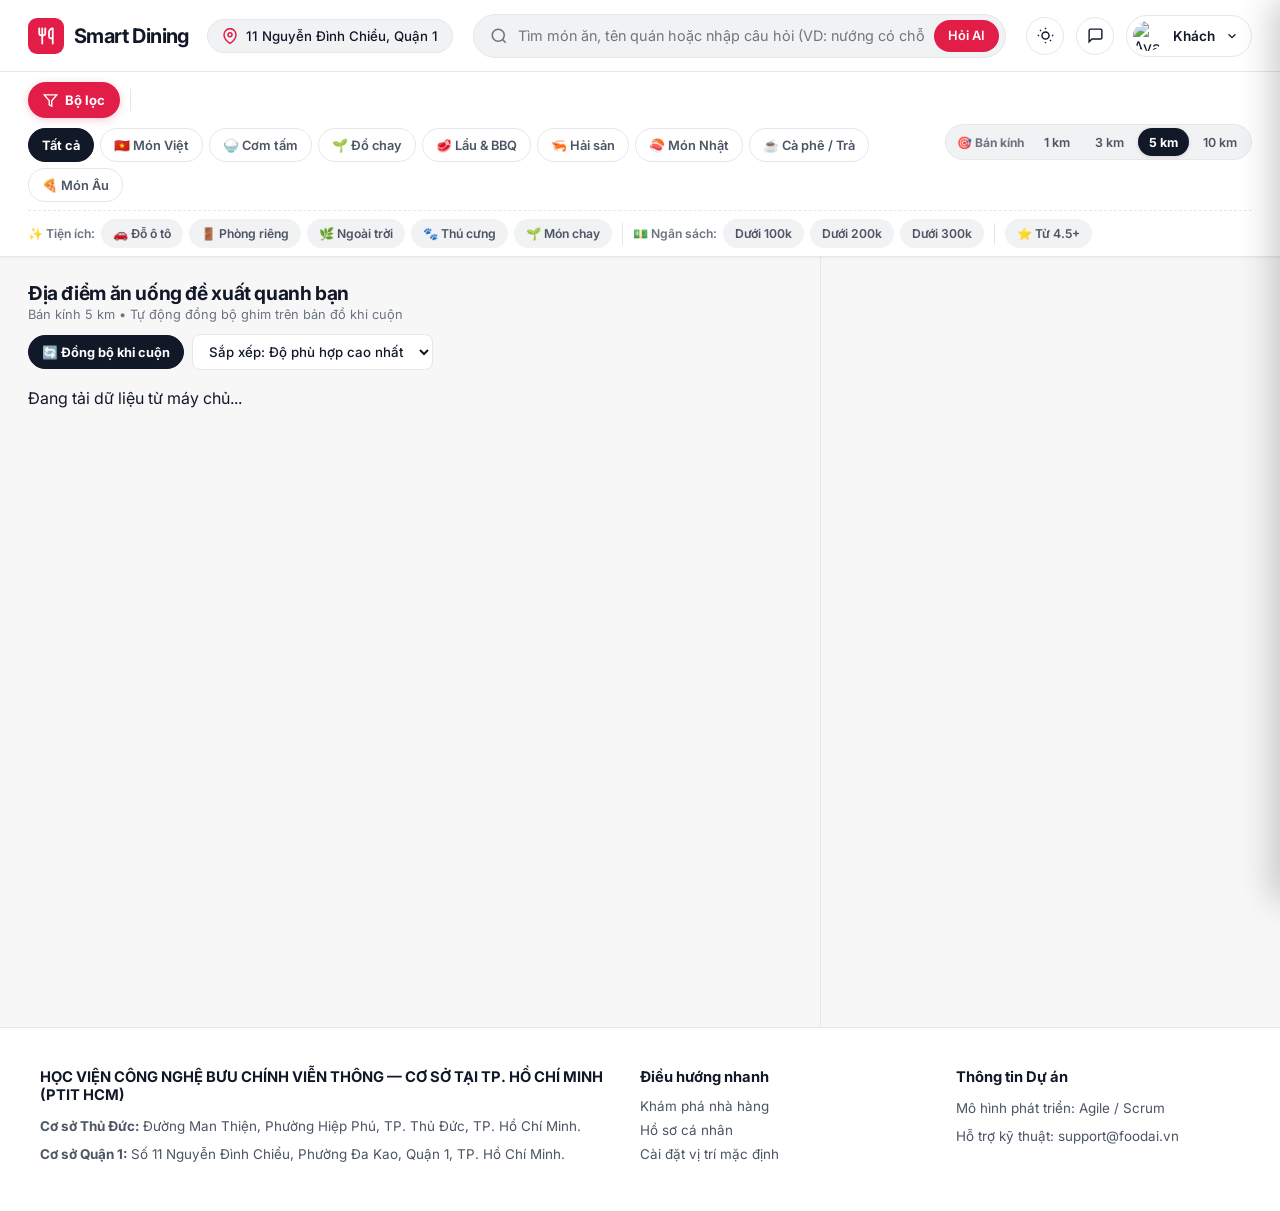
==== commit 2a845fd7: "style(ui): bo sung bo loc nhanh ngan sach va danh gia can doi giao dien" ====
--- a/frontend/index.html
+++ b/frontend/index.html
@@ -174,111 +174,73 @@
         .dropdown-divider { height: 1px; background: var(--border); margin: 6px 0; }
 
         /* TASK TE9C661: HIGH-SPEED FILTER BAR & FILTER DRAWER UI */
-        .filter-bar-container {
+        .filter-ribbon {
+            background: var(--bg-surface);
+            border-bottom: 1px solid var(--border);
+            padding: 10px 28px 8px;
+            display: flex;
+            flex-direction: column;
+            gap: 8px;
             position: sticky;
             top: 72px;
             z-index: 950;
-            background: var(--bg-surface);
-            border-bottom: 1px solid var(--border);
-            box-shadow: 0 2px 10px rgba(0, 0, 0, 0.03);
-            position: relative;
-        }
-
-        .filter-ribbon {
-            background: var(--bg-surface);
-            padding: 10px 24px;
+            box-shadow: var(--shadow-sm);
+        }
+
+        .filter-row-top {
+            display: flex;
+            align-items: center;
+            justify-content: space-between;
+            gap: 12px;
+            flex-wrap: wrap;
+        }
+
+        .filter-row-left {
             display: flex;
             align-items: center;
             gap: 10px;
-            overflow-x: auto;
-            overflow-y: hidden;
-            white-space: nowrap;
-            scroll-behavior: smooth;
-            -webkit-overflow-scrolling: touch;
-            scrollbar-width: none !important;
-            -ms-overflow-style: none !important;
-        }
-        .filter-ribbon::-webkit-scrollbar {
-            display: none !important;
-            width: 0 !important;
-            height: 0 !important;
-        }
-
-        .scroll-fade {
-            position: absolute;
-            top: 0;
-            bottom: 0;
-            width: 32px;
-            pointer-events: none;
-            z-index: 5;
-            transition: opacity 0.2s ease;
-        }
-        .scroll-fade-left {
-            left: 0;
-            background: linear-gradient(to right, var(--bg-surface) 40%, transparent);
-            opacity: 0;
-        }
-        .scroll-fade-right {
-            right: 0;
-            background: linear-gradient(to left, var(--bg-surface) 40%, transparent);
-            opacity: 1;
-        }
-
-        .filter-scroll-btn {
-            position: absolute;
-            top: 50%;
-            transform: translateY(-50%);
-            width: 32px;
-            height: 32px;
-            border-radius: 50%;
-            background: var(--bg-surface);
-            border: 1px solid var(--border);
-            color: var(--text-primary);
-            box-shadow: 0 2px 8px rgba(0, 0, 0, 0.12);
+            flex-wrap: wrap;
+            flex: 1;
+            min-width: 0;
+        }
+
+        .filter-row-bottom {
             display: flex;
             align-items: center;
-            justify-content: center;
-            cursor: pointer;
-            z-index: 10;
-            transition: all 0.2s cubic-bezier(0.16, 1, 0.3, 1);
-            user-select: none;
-        }
-        .filter-scroll-btn:hover {
-            background: var(--bg-subtle);
-            border-color: var(--text-primary);
-            transform: translateY(-50%) scale(1.08);
-            box-shadow: 0 4px 12px rgba(0, 0, 0, 0.18);
-        }
-        .filter-scroll-left { left: 8px; display: none; }
-        .filter-scroll-right { right: 8px; }
+            justify-content: space-between;
+            gap: 10px;
+            padding-top: 8px;
+            border-top: 1px dashed var(--border);
+            flex-wrap: wrap;
+        }
 
         .filter-drawer-trigger-btn {
-            height: 38px;
-            padding: 0 16px;
+            height: 36px;
+            padding: 0 15px;
             border-radius: 999px;
             background: var(--brand-red);
             color: #ffffff;
             border: none;
-            font-size: 0.84rem;
+            font-size: 0.82rem;
             font-weight: 700;
             display: inline-flex;
             align-items: center;
-            gap: 8px;
+            gap: 7px;
             cursor: pointer;
             white-space: nowrap;
-            transition: all 0.2s cubic-bezier(0.16, 1, 0.3, 1);
+            transition: all 0.2s ease;
             flex-shrink: 0;
-            box-shadow: 0 2px 8px rgba(225, 29, 72, 0.25);
+            box-shadow: 0 2px 8px rgba(225, 29, 72, 0.22);
         }
         .filter-drawer-trigger-btn:hover {
             background: var(--brand-red-hover);
             transform: translateY(-1px);
-            box-shadow: 0 4px 12px rgba(225, 29, 72, 0.35);
+            box-shadow: 0 4px 12px rgba(225, 29, 72, 0.32);
         }
         .active-filter-badge {
             background: #ffffff;
             color: var(--brand-red);
-            font-size: 0.72rem;
+            font-size: 0.7rem;
             font-weight: 800;
             min-width: 18px;
             height: 18px;
@@ -287,44 +249,80 @@
             align-items: center;
             justify-content: center;
             padding: 0 5px;
-            margin-left: 2px;
         }
 
         .filter-divider-v {
             width: 1px;
-            height: 24px;
+            height: 22px;
             background: var(--border);
             flex-shrink: 0;
         }
 
-        .category-pills, .radius-filters, .amenity-filters {
+        .category-pills {
             display: flex;
             align-items: center;
-            gap: 8px;
+            gap: 6px;
+            flex-wrap: wrap;
+        }
+
+        /* Cụm bán kính dạng Segmented Control gọn gàng */
+        .radius-filters {
+            display: inline-flex;
+            align-items: center;
+            gap: 3px;
+            background: var(--bg-subtle);
+            padding: 3px;
+            border-radius: 999px;
+            border: 1px solid var(--border);
             flex-shrink: 0;
         }
-
-        .filter-section-label {
-            font-size: 0.78rem;
+        .radius-filters .filter-section-label {
+            font-size: 0.75rem;
             font-weight: 700;
             color: var(--text-muted);
+            padding: 0 6px 0 8px;
             white-space: nowrap;
-            letter-spacing: 0.02em;
+        }
+        .radius-filters .filter-pill {
+            height: 28px;
+            padding: 0 11px;
+            font-size: 0.78rem;
+            border: none;
+            background: transparent;
+        }
+        .radius-filters .filter-pill.active {
+            background: var(--text-primary);
+            color: var(--bg-surface);
+            box-shadow: 0 1px 4px rgba(0, 0, 0, 0.12);
+        }
+
+        .amenity-filters {
+            display: flex;
+            align-items: center;
+            gap: 6px;
+            flex-wrap: wrap;
+        }
+
+        .filter-section-label {
+            font-size: 0.76rem;
+            font-weight: 600;
+            color: var(--text-muted);
+            white-space: nowrap;
         }
 
         .filter-pill {
-            height: 36px;
-            padding: 0 14px;
+            height: 34px;
+            padding: 0 13px;
             border-radius: 999px;
             border: 1px solid var(--border);
             background: var(--bg-surface);
             color: var(--text-secondary);
-            font-size: 0.82rem;
+            font-size: 0.8rem;
             font-weight: 600;
             cursor: pointer;
             display: inline-flex;
             align-items: center;
-            gap: 6px;
+            gap: 5px;
             white-space: nowrap;
             transition: all 0.15s ease;
             user-select: none;
@@ -340,6 +338,17 @@
             border-color: var(--text-primary);
             font-weight: 700;
         }
+        .filter-pill.amenity-pill {
+            height: 29px;
+            padding: 0 11px;
+            font-size: 0.76rem;
+            background: var(--bg-subtle);
+            border-color: transparent;
+        }
+        .filter-pill.amenity-pill:hover {
+            border-color: var(--border);
+            background: var(--bg-surface);
+        }
         .filter-pill.amenity-pill.active {
             background: #0f172a;
             color: #ffffff;
@@ -351,6 +360,9 @@
             border-color: #f8fafc;
         }
         .filter-pill.reset-pill {
+            height: 29px;
+            padding: 0 11px;
+            font-size: 0.76rem;
             background: rgba(225, 29, 72, 0.08);
             border-color: rgba(225, 29, 72, 0.3);
             color: var(--brand-red);
@@ -912,47 +924,6 @@
             overflow-y: auto; padding: 24px; position: relative;
         }
 
-        .star-picker-star {
-            color: #94a3b8;
-            transition: color 0.15s ease, transform 0.15s ease;
-            user-select: none;
-            display: inline-block;
-        }
-        .star-picker-star.active,
-        .star-picker-star.hovered {
-            color: #f59e0b;
-        }
-        .star-picker-star:hover {
-            transform: scale(1.2);
-        }
-        .review-card-item {
-            padding: 12px;
-            background: var(--bg-subtle);
-            border-radius: 10px;
-            border: 1px solid var(--border);
-            margin-bottom: 10px;
-        }
-        .review-toast {
-            position: fixed;
-            bottom: 24px;
-            right: 24px;
-            z-index: 9999;
-            background: #0f172a;
-            color: #ffffff;
-            padding: 12px 20px;
-            border-radius: 10px;
-            font-size: 0.88rem;
-            box-shadow: 0 10px 25px -5px rgba(0,0,0,0.3);
-            display: flex;
-            align-items: center;
-            gap: 10px;
-            animation: slideInToast 0.3s ease;
-        }
-        @keyframes slideInToast {
-            from { transform: translateY(20px); opacity: 0; }
-            to { transform: translateY(0); opacity: 1; }
-        }
-
         .site-footer {
             background: var(--bg-surface); border-top: 1px solid var(--border);
             padding: 40px 28px; margin-top: auto;
@@ -967,396 +938,24 @@
         .footer-col p { line-height: 1.6; margin-bottom: 6px; }
         .footer-col a { display: block; color: var(--text-secondary); text-decoration: none; margin-bottom: 8px; }
         .footer-col a:hover { color: var(--brand-red); }
-
-        /* =========================================================
-           RESPONSIVE DESIGN SYSTEM (DESKTOP, LAPTOP, TABLET, MOBILE)
-           ========================================================= */
-
-        .topbar-row-top {
-            display: contents; /* Desktop: unwrap row-top so left, search, right sit in 1 line */
-        }
-        .topbar-left { order: 1; }
-        .search-wrapper { order: 2; flex: 1; max-width: 580px; position: relative; }
-        .topbar-right { order: 3; }
-
-        /* Mobile View Switcher (Floating Map/List Button) */
-        .mobile-view-toggle-bar {
-            display: none;
-            position: fixed;
-            bottom: 22px;
-            left: 50%;
-            transform: translateX(-50%);
-            z-index: 1050;
-            pointer-events: none;
-        }
-        .btn-mobile-toggle-view {
-            pointer-events: auto;
-            display: inline-flex;
-            align-items: center;
-            gap: 8px;
-            padding: 11px 22px;
-            border-radius: 999px;
-            background: #0f172a;
-            color: #ffffff;
-            font-size: 0.86rem;
-            font-weight: 700;
-            border: 1px solid rgba(255, 255, 255, 0.2);
-            box-shadow: 0 8px 24px rgba(0, 0, 0, 0.35);
-            cursor: pointer;
-            transition: transform 0.2s cubic-bezier(0.16, 1, 0.3, 1), background 0.2s;
-            user-select: none;
-            backdrop-filter: blur(8px);
-        }
-        .btn-mobile-toggle-view:active {
-            transform: scale(0.95);
-        }
-        :root[data-theme="dark"] .btn-mobile-toggle-view {
-            background: #ffffff;
-            color: #0f172a;
-            border: 1px solid rgba(0, 0, 0, 0.1);
-        }
-
-        /* 1. LAPTOPS & INTERMEDIATE SCREENS (1025px - 1280px) */
-        @media (max-width: 1280px) {
-            .topbar { padding: 0 20px; gap: 14px; }
-            .location-pill { max-width: 210px; }
-            .search-wrapper { max-width: 460px; }
-            .discovery-layout { grid-template-columns: 1fr 400px; }
-            .listings-column { padding: 20px 22px; }
-        }
-
-        /* 2. TABLET SCREENS (769px - 1024px) */
-        @media (max-width: 1024px) {
-            .topbar { min-height: 66px; padding: 0 16px; gap: 12px; }
-            .filter-bar-container { top: 66px; }
-            .location-pill { max-width: 175px; padding: 6px 10px; }
-            .location-pill-text { font-size: 0.78rem; }
-            .search-wrapper { max-width: 380px; }
-            .search-bar { height: 40px; }
-            .account-trigger span { max-width: 85px; overflow: hidden; text-overflow: ellipsis; white-space: nowrap; }
-            .discovery-layout { grid-template-columns: 1fr; }
-            .map-column { height: 340px; order: -1; }
-            .cards-grid { grid-template-columns: repeat(auto-fill, minmax(240px, 1fr)); gap: 16px; }
-            .listings-column { padding: 18px 20px; }
-        }
-
-        /* 3. MOBILE SCREENS (<= 768px) */
-        @media (max-width: 768px) {
-            .topbar {
-                min-height: auto;
-                height: auto;
-                padding: 10px 14px 12px;
-                flex-direction: column;
-                gap: 10px;
-                align-items: stretch;
-            }
-            .topbar-row-top {
-                display: flex !important;
-                align-items: center;
-                justify-content: space-between;
-                width: 100%;
-                gap: 10px;
-                order: 1;
-            }
-            .topbar-left {
-                gap: 8px;
-                min-width: 0;
-                flex: 1;
-            }
-            .logo {
-                font-size: 1.05rem;
-                gap: 6px;
-            }
-            .logo-mark {
-                width: 32px;
-                height: 32px;
-                border-radius: 8px;
-            }
-            .location-pill {
-                max-width: 135px;
-                padding: 5px 8px;
-                border-radius: 999px;
-            }
-            .location-pill svg { width: 14px; height: 14px; }
-            .location-pill-text { font-size: 0.73rem; }
-
-            .topbar-right {
-                gap: 8px;
-                flex-shrink: 0;
-            }
-            .btn-icon-only {
-                width: 34px;
-                height: 34px;
-            }
-            .btn-icon-only svg {
-                width: 15px;
-                height: 15px;
-            }
-            .account-trigger {
-                padding: 4px;
-                gap: 0;
-            }
-            .account-trigger span, .account-trigger svg {
-                display: none;
-            }
-            .account-trigger img {
-                width: 28px;
-                height: 28px;
-            }
-
-            /* Full-width Search Bar on Row 2 */
-            .search-wrapper {
-                order: 2;
-                width: 100%;
-                max-width: 100%;
-            }
-            .search-bar {
-                height: 40px;
-                padding: 0 4px 0 12px;
-            }
-            .search-bar input {
-                font-size: 0.84rem;
-                padding: 0 6px;
-            }
-            .btn-ai-ask {
-                height: 30px;
-                padding: 0 12px;
-                font-size: 0.76rem;
-            }
-
-            /* Filter bar position & padding on mobile */
-            .filter-bar-container {
-                top: 108px;
-            }
-            .filter-ribbon {
-                padding: 8px 12px;
-                gap: 8px;
-            }
-            .filter-scroll-btn {
-                display: none !important;
-            }
-            .scroll-fade {
-                display: none;
-            }
-            .filter-drawer-trigger-btn {
-                height: 34px;
-                padding: 0 12px;
-                font-size: 0.78rem;
-                gap: 6px;
-            }
-            .filter-pill {
-                height: 34px;
-                padding: 0 11px;
-                font-size: 0.78rem;
-                gap: 5px;
-            }
-            .filter-divider-v {
-                height: 18px;
-            }
-
-            /* Discovery layout toggleable on mobile */
-            .discovery-layout {
-                display: flex;
-                flex-direction: column;
-            }
-            .discovery-layout .map-column {
-                display: none;
-                height: calc(100vh - 165px);
-                min-height: 420px;
-                position: sticky;
-                top: 165px;
-                z-index: 10;
-            }
-            .discovery-layout.mobile-map-active .listings-column {
-                display: none;
-            }
-            .discovery-layout.mobile-map-active .map-column {
-                display: block;
-            }
-
-            .mobile-view-toggle-bar {
-                display: block;
-            }
-
-            .listings-column {
-                padding: 16px 14px 84px; /* Space for floating button */
-            }
-            .listings-header {
-                flex-direction: column;
-                align-items: flex-start;
-                gap: 10px;
-            }
-            .listings-header h2 {
-                font-size: 1.05rem;
-            }
-            .sort-select {
-                width: 100%;
-            }
-            .cards-grid {
-                grid-template-columns: 1fr;
-                gap: 14px;
-            }
-            .venue-card .venue-img-wrap {
-                height: 170px;
-            }
-
-            /* Filter Drawer as Fullscreen / Bottom-sheet on mobile */
-            .filter-drawer {
-                width: 100vw;
-                max-width: 100vw;
-                height: 90vh;
-                top: auto;
-                bottom: 0;
-                border-radius: 20px 20px 0 0;
-                transform: translateY(100%);
-            }
-            .filter-drawer.open {
-                transform: translateY(0);
-            }
-            .filter-drawer-header {
-                padding: 16px 18px;
-            }
-            .filter-drawer-body {
-                padding: 16px 18px;
-            }
-            .filter-drawer-footer {
-                padding: 14px 18px;
-            }
-
-            /* AI Drawer full screen on mobile */
-            .ai-drawer {
-                width: 100vw;
-                max-width: 100vw;
-                height: 84vh;
-                bottom: 0;
-                right: 0;
-                left: 0;
-                border-radius: 20px 20px 0 0;
-            }
-
-            /* Modals */
-            .modal-backdrop {
-                padding: 10px;
-                align-items: flex-end;
-            }
-            .modal-card {
-                padding: 20px 16px;
-                border-radius: 20px 20px 0 0;
-                max-height: 90vh;
-            }
-
-            /* Account Dropdown max width */
-            .account-dropdown {
-                right: -6px;
-                min-width: 260px;
-                max-width: calc(100vw - 20px);
-            }
-        }
-
-        /* 4. EXTRA SMALL MOBILE (<= 420px) */
-        @media (max-width: 420px) {
-            .logo-text {
-                display: none;
-            }
-            .location-pill {
-                max-width: 165px;
-            }
-        }
     </style>
 </head>
 <body>
 
     <header class="topbar">
-        <div class="topbar-row-top">
-            <div class="topbar-left">
-                <a href="index.html" class="logo">
-                    <div class="logo-mark">
-                        <svg width="18" height="18" viewBox="0 0 24 24" fill="none" stroke="currentColor" stroke-width="2.4" stroke-linecap="round" stroke-linejoin="round">
-                            <path d="M3 2v7c0 1.1.9 2 2 2h4a2 2 0 0 0 2-2V2"/><path d="M7 2v20"/><path d="M21 15V2v0a5 5 0 0 0-5 5v6c0 1.1.9 2 2 2h3Zm0 0v7"/>
-                        </svg>
-                    </div>
-                    <span class="logo-text">Smart Dining</span>
-                </a>
-
-                <div class="location-pill" onclick="locateUserGPS()" title="Nhấp để định vị GPS hoặc đổi vị trí thủ công (UC-03)">
-                    <svg width="15" height="15" viewBox="0 0 24 24" fill="none" stroke="currentColor" stroke-width="2.2"><path d="M21 10c0 7-9 13-9 13s-9-6-9-13a9 9 0 0 1 18 0z"/><circle cx="12" cy="10" r="3"/></svg>
-                    <span class="location-pill-text" id="current-address-label">11 Nguyễn Đình Chiểu, Quận 1</span>
+        <div class="topbar-left">
+            <a href="index.html" class="logo">
+                <div class="logo-mark">
+                    <svg width="18" height="18" viewBox="0 0 24 24" fill="none" stroke="currentColor" stroke-width="2.4" stroke-linecap="round" stroke-linejoin="round">
+                        <path d="M3 2v7c0 1.1.9 2 2 2h4a2 2 0 0 0 2-2V2"/><path d="M7 2v20"/><path d="M21 15V2v0a5 5 0 0 0-5 5v6c0 1.1.9 2 2 2h3Zm0 0v7"/>
+                    </svg>
                 </div>
-            </div>
-
-            <div class="topbar-right">
-                <button type="button" class="btn-icon-only" onclick="toggleTheme()" title="Đổi giao diện Sáng / Tối">
-                    <svg width="17" height="17" viewBox="0 0 24 24" fill="none" stroke="currentColor" stroke-width="2"><circle cx="12" cy="12" r="5"/><path d="M12 1v2M12 21v2M4.22 4.22l1.42 1.42M18.36 18.36l1.42 1.42M1 12h2M21 12h2"/></svg>
-                </button>
-
-                <button type="button" class="btn-icon-only" onclick="toggleAIDrawer()" title="Mở Trợ lý hội thoại AI">
-                    <svg width="17" height="17" viewBox="0 0 24 24" fill="none" stroke="currentColor" stroke-width="2"><path d="M21 15a2 2 0 0 1-2 2H7l-4 4V5a2 2 0 0 1 2-2h14a2 2 0 0 1 2 2z"/></svg>
-                </button>
-
-                <div class="account-trigger" onclick="toggleAccountDropdown()">
-                    <img id="nav-user-avatar" src="https://ui-avatars.com/api/?name=Guest&background=64748B&color=fff" alt="Avatar">
-                    <span id="nav-user-name">Khách</span>
-                    <svg width="14" height="14" viewBox="0 0 24 24" fill="none" stroke="currentColor" stroke-width="2"><polyline points="6 9 12 15 18 9"/></svg>
-                </div>
-
-                <div class="account-dropdown" id="account-dropdown">
-                    <div class="dropdown-user-header">
-                        <strong id="drop-user-name">Khách</strong>
-                        <small id="drop-user-email">Chưa đăng nhập</small>
-                    </div>
-                    <a href="profile.html" class="dropdown-link">
-                        <svg width="16" height="16" viewBox="0 0 24 24" fill="none" stroke="currentColor" stroke-width="2"><path d="M20 21v-2a4 4 0 0 0-4-4H8a4 4 0 0 0-4 4v2"/><circle cx="12" cy="7" r="4"/></svg>
-                        Chỉnh sửa hồ sơ cá nhân
-                    </a>
-                    <a href="profile.html#location-section" class="dropdown-link">
-                        <svg width="16" height="16" viewBox="0 0 24 24" fill="none" stroke="currentColor" stroke-width="2"><path d="M21 10c0 7-9 13-9 13s-9-6-9-13a9 9 0 0 1 18 0z"/><circle cx="12" cy="10" r="3"/></svg>
-                        Địa chỉ & Tọa độ mặc định
-                    </a>
-                    <div class="dropdown-link" onclick="filterSavedVenues()">
-                        <svg width="16" height="16" viewBox="0 0 24 24" fill="none" stroke="currentColor" stroke-width="2"><path d="M19 21l-7-5-7 5V5a2 2 0 0 1 2-2h10a2 2 0 0 1 2 2z"/></svg>
-                        Quán ăn yêu thích đã lưu
-                    </div>
-
-                    <!-- KHU VỰC DÀNH CHO QUẢN TRỊ VIÊN (ADMIN PORTAL) -->
-                    <div id="drop-admin-section" style="display:none;">
-                        <div class="dropdown-divider"></div>
-                        <div style="padding: 4px 12px; font-size: 0.72rem; font-weight: 700; color: var(--brand-red); text-transform: uppercase; letter-spacing: 0.5px;">
-                            🛡️ Quản trị viên
-                        </div>
-                        <a href="/admin" class="dropdown-link" id="link-admin" style="color:var(--brand-red); font-weight:600;">
-                            <svg width="16" height="16" viewBox="0 0 24 24" fill="none" stroke="currentColor" stroke-width="2"><rect x="3" y="3" width="7" height="7"/><rect x="14" y="3" width="7" height="7"/><rect x="14" y="14" width="7" height="7"/><rect x="3" y="14" width="7" height="7"/></svg>
-                            Bảng điều khiển Quản trị (Dashboard)
-                        </a>
-                        <a href="/admin-restaurants" class="dropdown-link" id="link-admin-restaurants">
-                            <svg width="16" height="16" viewBox="0 0 24 24" fill="none" stroke="currentColor" stroke-width="2"><path d="M18 2h-3a5 5 0 0 0-5 5v3H7v4h3v8h4v-8h3l1-4h-4V7a1 1 0 0 1 1-1h3z"/></svg>
-                            Quản trị Nhà hàng & Bản đồ
-                        </a>
-                        <a href="/admin/menu" class="dropdown-link" id="link-admin-menu">
-                            <svg width="16" height="16" viewBox="0 0 24 24" fill="none" stroke="currentColor" stroke-width="2"><path d="M14 2H6a2 2 0 0 0-2 2v16a2 2 0 0 0 2 2h12a2 2 0 0 0 2-2V8z"/><polyline points="14 2 14 8 20 8"/><line x1="16" y1="13" x2="8" y2="13"/><line x1="16" y1="17" x2="8" y2="17"/></svg>
-                            Quản trị Thực đơn (Menu)
-                        </a>
-                        <a href="/admin/images" class="dropdown-link" id="link-admin-images">
-                            <svg width="16" height="16" viewBox="0 0 24 24" fill="none" stroke="currentColor" stroke-width="2"><rect x="3" y="3" width="18" height="18" rx="2" ry="2"/><circle cx="8.5" cy="8.5" r="1.5"/><polyline points="21 15 16 10 5 21"/></svg>
-                            Quản lý Thư viện Ảnh
-                        </a>
-                    </div>
-
-                    <div class="dropdown-divider"></div>
-                    <div id="drop-auth-actions" style="display:flex;flex-direction:column;">
-                        <a href="login.html" class="dropdown-link" id="link-login" style="color:var(--brand-red);">
-                            <svg width="16" height="16" viewBox="0 0 24 24" fill="none" stroke="currentColor" stroke-width="2"><path d="M15 3h4a2 2 0 0 1 2 2v14a2 2 0 0 1-2 2h-4"/><polyline points="10 17 15 12 10 7"/><line x1="15" y1="12" x2="3" y2="12"/></svg>
-                            Đăng nhập
-                        </a>
-                        <a href="register.html" class="dropdown-link" id="link-register">
-                            <svg width="16" height="16" viewBox="0 0 24 24" fill="none" stroke="currentColor" stroke-width="2"><path d="M16 21v-2a4 4 0 0 0-4-4H5a4 4 0 0 0-4 4v2"/><circle cx="8.5" cy="7" r="4"/><line x1="20" y1="8" x2="20" y2="14"/><line x1="23" y1="11" x2="17" y2="11"/></svg>
-                            Đăng ký tài khoản
-                        </a>
-                        <a href="javascript:void(0)" onclick="handleLogoutFromIndex()" class="dropdown-link" id="link-logout" style="display:none; color:var(--brand-red);">
-                            <svg width="16" height="16" viewBox="0 0 24 24" fill="none" stroke="currentColor" stroke-width="2"><path d="M9 21H5a2 2 0 0 1-2-2V5a2 2 0 0 1 2-2h4"/><polyline points="16 17 21 12 16 7"/><line x1="21" y1="12" x2="9" y2="12"/></svg>
-                            Đăng xuất tài khoản
-                        </a>
-                    </div>
-                </div>
+                <span>Smart Dining</span>
+            </a>
+
+            <div class="location-pill" onclick="locateUserGPS()" title="Nhấp để định vị GPS hoặc đổi vị trí thủ công (UC-03)">
+                <svg width="16" height="16" viewBox="0 0 24 24" fill="none" stroke="currentColor" stroke-width="2.2"><path d="M21 10c0 7-9 13-9 13s-9-6-9-13a9 9 0 0 1 18 0z"/><circle cx="12" cy="10" r="3"/></svg>
+                <span class="location-pill-text" id="current-address-label">11 Nguyễn Đình Chiểu, Quận 1</span>
             </div>
         </div>
 
@@ -1387,80 +986,147 @@
                 </div>
             </div>
         </div>
+
+        <div class="topbar-right">
+            <button type="button" class="btn-icon-only" onclick="toggleTheme()" title="Đổi giao diện Sáng / Tối">
+                <svg width="17" height="17" viewBox="0 0 24 24" fill="none" stroke="currentColor" stroke-width="2"><circle cx="12" cy="12" r="5"/><path d="M12 1v2M12 21v2M4.22 4.22l1.42 1.42M18.36 18.36l1.42 1.42M1 12h2M21 12h2"/></svg>
+            </button>
+
+            <button type="button" class="btn-icon-only" onclick="toggleAIDrawer()" title="Mở Trợ lý hội thoại AI">
+                <svg width="17" height="17" viewBox="0 0 24 24" fill="none" stroke="currentColor" stroke-width="2"><path d="M21 15a2 2 0 0 1-2 2H7l-4 4V5a2 2 0 0 1 2-2h14a2 2 0 0 1 2 2z"/></svg>
+            </button>
+
+            <div class="account-trigger" onclick="toggleAccountDropdown()">
+                <img id="nav-user-avatar" src="https://images.unsplash.com/photo-1534528741775-53994a69daeb?auto=format&fit=crop&w=200&q=80" alt="Avatar">
+                <span id="nav-user-name">Khách</span>
+                <svg width="14" height="14" viewBox="0 0 24 24" fill="none" stroke="currentColor" stroke-width="2"><polyline points="6 9 12 15 18 9"/></svg>
+            </div>
+
+            <div class="account-dropdown" id="account-dropdown">
+                <div class="dropdown-user-header">
+                    <strong id="drop-user-name">Khách</strong>
+                    <small id="drop-user-email">Chưa đăng nhập</small>
+                </div>
+                <a href="profile.html" class="dropdown-link">
+                    <svg width="16" height="16" viewBox="0 0 24 24" fill="none" stroke="currentColor" stroke-width="2"><path d="M20 21v-2a4 4 0 0 0-4-4H8a4 4 0 0 0-4 4v2"/><circle cx="12" cy="7" r="4"/></svg>
+                    Chỉnh sửa hồ sơ cá nhân
+                </a>
+                <a href="profile.html#location-section" class="dropdown-link">
+                    <svg width="16" height="16" viewBox="0 0 24 24" fill="none" stroke="currentColor" stroke-width="2"><path d="M21 10c0 7-9 13-9 13s-9-6-9-13a9 9 0 0 1 18 0z"/><circle cx="12" cy="10" r="3"/></svg>
+                    Địa chỉ & Tọa độ mặc định
+                </a>
+                <div class="dropdown-link" onclick="filterSavedVenues()">
+                    <svg width="16" height="16" viewBox="0 0 24 24" fill="none" stroke="currentColor" stroke-width="2"><path d="M19 21l-7-5-7 5V5a2 2 0 0 1 2-2h10a2 2 0 0 1 2 2z"/></svg>
+                    Quán ăn yêu thích đã lưu
+                </div>
+
+                <!-- KHU VỰC DÀNH CHO QUẢN TRỊ VIÊN (ADMIN PORTAL) -->
+                <div id="drop-admin-section" style="display:none;">
+                    <div class="dropdown-divider"></div>
+                    <div style="padding: 4px 12px; font-size: 0.72rem; font-weight: 700; color: var(--brand-red); text-transform: uppercase; letter-spacing: 0.5px;">
+                        🛡️ Quản trị viên
+                    </div>
+                    <a href="/admin" class="dropdown-link" id="link-admin" style="color:var(--brand-red); font-weight:600;">
+                        <svg width="16" height="16" viewBox="0 0 24 24" fill="none" stroke="currentColor" stroke-width="2"><rect x="3" y="3" width="7" height="7"/><rect x="14" y="3" width="7" height="7"/><rect x="14" y="14" width="7" height="7"/><rect x="3" y="14" width="7" height="7"/></svg>
+                        Bảng điều khiển Quản trị (Dashboard)
+                    </a>
+                    <a href="/admin-restaurants" class="dropdown-link" id="link-admin-restaurants">
+                        <svg width="16" height="16" viewBox="0 0 24 24" fill="none" stroke="currentColor" stroke-width="2"><path d="M18 2h-3a5 5 0 0 0-5 5v3H7v4h3v8h4v-8h3l1-4h-4V7a1 1 0 0 1 1-1h3z"/></svg>
+                        Quản trị Nhà hàng & Bản đồ
+                    </a>
+                    <a href="/admin/menu" class="dropdown-link" id="link-admin-menu">
+                        <svg width="16" height="16" viewBox="0 0 24 24" fill="none" stroke="currentColor" stroke-width="2"><path d="M14 2H6a2 2 0 0 0-2 2v16a2 2 0 0 0 2 2h12a2 2 0 0 0 2-2V8z"/><polyline points="14 2 14 8 20 8"/><line x1="16" y1="13" x2="8" y2="13"/><line x1="16" y1="17" x2="8" y2="17"/></svg>
+                        Quản trị Thực đơn (Menu)
+                    </a>
+                    <a href="/admin/images" class="dropdown-link" id="link-admin-images">
+                        <svg width="16" height="16" viewBox="0 0 24 24" fill="none" stroke="currentColor" stroke-width="2"><rect x="3" y="3" width="18" height="18" rx="2" ry="2"/><circle cx="8.5" cy="8.5" r="1.5"/><polyline points="21 15 16 10 5 21"/></svg>
+                        Quản lý Thư viện Ảnh
+                    </a>
+                </div>
+
+                <div class="dropdown-divider"></div>
+                <div id="drop-auth-actions" style="display:flex;flex-direction:column;">
+                    <a href="login.html" class="dropdown-link" id="link-login" style="color:var(--brand-red);">
+                        <svg width="16" height="16" viewBox="0 0 24 24" fill="none" stroke="currentColor" stroke-width="2"><path d="M15 3h4a2 2 0 0 1 2 2v14a2 2 0 0 1-2 2h-4"/><polyline points="10 17 15 12 10 7"/><line x1="15" y1="12" x2="3" y2="12"/></svg>
+                        Đăng nhập
+                    </a>
+                    <a href="register.html" class="dropdown-link" id="link-register">
+                        <svg width="16" height="16" viewBox="0 0 24 24" fill="none" stroke="currentColor" stroke-width="2"><path d="M16 21v-2a4 4 0 0 0-4-4H5a4 4 0 0 0-4 4v2"/><circle cx="8.5" cy="7" r="4"/><line x1="20" y1="8" x2="20" y2="14"/><line x1="23" y1="11" x2="17" y2="11"/></svg>
+                        Đăng ký tài khoản
+                    </a>
+                    <a href="javascript:void(0)" onclick="handleLogoutFromIndex()" class="dropdown-link" id="link-logout" style="display:none; color:var(--brand-red);">
+                        <svg width="16" height="16" viewBox="0 0 24 24" fill="none" stroke="currentColor" stroke-width="2"><path d="M9 21H5a2 2 0 0 1-2-2V5a2 2 0 0 1 2-2h4"/><polyline points="16 17 21 12 16 7"/><line x1="21" y1="12" x2="9" y2="12"/></svg>
+                        Đăng xuất tài khoản
+                    </a>
+                </div>
+            </div>
+        </div>
     </header>
 
-    <nav class="filter-bar-container" id="filter-bar-container" aria-label="Thanh công cụ lọc quán ăn">
-        <div class="scroll-fade scroll-fade-left" id="scroll-fade-left"></div>
-        <button type="button" class="filter-scroll-btn filter-scroll-left" id="filter-scroll-left" onclick="scrollFilterBar(-240)" aria-label="Cuộn sang trái">
-            <svg width="14" height="14" viewBox="0 0 24 24" fill="none" stroke="currentColor" stroke-width="2.5"><polyline points="15 18 9 12 15 6"></polyline></svg>
-        </button>
-
-        <div class="filter-ribbon" id="filter-ribbon" onscroll="handleFilterRibbonScroll()">
-            <!-- Nút mở Filter Drawer nổi bật với badge đếm số lượng bộ lọc đang active -->
-            <button type="button" class="filter-drawer-trigger-btn" id="btn-open-filter-drawer" onclick="openFilterDrawer()" title="Mở bộ lọc tìm kiếm nâng cao">
-                <svg width="16" height="16" viewBox="0 0 24 24" fill="none" stroke="currentColor" stroke-width="2.2">
-                    <polygon points="22 3 2 3 10 12.46 10 19 14 21 14 12.46 22 3"></polygon>
-                </svg>
-                <span>Tất cả bộ lọc</span>
-                <span class="active-filter-badge" id="active-filter-count" style="display:none;">0</span>
-            </button>
-
-            <div class="filter-divider-v"></div>
-
-            <!-- Category Pills -->
-            <div class="category-pills" id="category-pills">
-                <button type="button" class="filter-pill active" data-category="all" onclick="setCategory('all', this)">Tất cả</button>
-                <button type="button" class="filter-pill" data-category="Món Việt" onclick="setCategory('Món Việt', this)">🇻🇳 Món Việt</button>
-                <button type="button" class="filter-pill" data-category="Cơm tấm" onclick="setCategory('Cơm tấm', this)">🍚 Cơm tấm</button>
-                <button type="button" class="filter-pill" data-category="Món Chay" onclick="setCategory('Món Chay', this)">🌱 Đồ chay</button>
-                <button type="button" class="filter-pill" data-category="BBQ Hàn Quốc" onclick="setCategory('BBQ Hàn Quốc', this)">🥩 Lẩu & BBQ</button>
-                <button type="button" class="filter-pill" data-category="Cà phê" onclick="setCategory('Cà phê', this)">☕ Cà phê / Trà</button>
-                <button type="button" class="filter-pill" data-category="Món Âu" onclick="setCategory('Món Âu', this)">🍕 Món Âu</button>
+    <div class="filter-ribbon" id="filter-ribbon">
+        <!-- Hàng 1: Bộ lọc nâng cao + Danh mục món (đầy đặn) + Bán kính -->
+        <div class="filter-row-top">
+            <div class="filter-row-left">
+                <button type="button" class="filter-drawer-trigger-btn" id="btn-open-filter-drawer" onclick="openFilterDrawer()" title="Mở bộ lọc tìm kiếm nâng cao">
+                    <svg width="15" height="15" viewBox="0 0 24 24" fill="none" stroke="currentColor" stroke-width="2.2">
+                        <polygon points="22 3 2 3 10 12.46 10 19 14 21 14 12.46 22 3"></polygon>
+                    </svg>
+                    <span>Bộ lọc</span>
+                    <span class="active-filter-badge" id="active-filter-count" style="display:none;">0</span>
+                </button>
+
+                <div class="filter-divider-v"></div>
+
+                <div class="category-pills" id="category-pills">
+                    <button type="button" class="filter-pill active" data-category="all" onclick="setCategory('all', this)">Tất cả</button>
+                    <button type="button" class="filter-pill" data-category="Món Việt" onclick="setCategory('Món Việt', this)">🇻🇳 Món Việt</button>
+                    <button type="button" class="filter-pill" data-category="Cơm tấm" onclick="setCategory('Cơm tấm', this)">🍚 Cơm tấm</button>
+                    <button type="button" class="filter-pill" data-category="Món Chay" onclick="setCategory('Món Chay', this)">🌱 Đồ chay</button>
+                    <button type="button" class="filter-pill" data-category="BBQ Hàn Quốc" onclick="setCategory('BBQ Hàn Quốc', this)">🥩 Lẩu & BBQ</button>
+                    <button type="button" class="filter-pill" data-category="Hải Sản" onclick="setCategory('Hải Sản', this)">🦐 Hải sản</button>
+                    <button type="button" class="filter-pill" data-category="Món Nhật" onclick="setCategory('Món Nhật', this)">🍣 Món Nhật</button>
+                    <button type="button" class="filter-pill" data-category="Cà phê" onclick="setCategory('Cà phê', this)">☕ Cà phê / Trà</button>
+                    <button type="button" class="filter-pill" data-category="Món Âu" onclick="setCategory('Món Âu', this)">🍕 Món Âu</button>
+                </div>
             </div>
 
-            <div class="filter-divider-v"></div>
-
-            <!-- Bán kính tìm kiếm (Radius 1km, 3km, 5km, 10km) -->
-            <div class="radius-filters" id="radius-filters" style="display:flex;align-items:center;gap:6px;">
-                <span class="filter-section-label">🎯 Bán kính:</span>
+            <!-- Bán kính dạng Segmented Control -->
+            <div class="radius-filters" id="radius-filters">
+                <span class="filter-section-label">🎯 Bán kính</span>
                 <button type="button" class="filter-pill radius-ribbon-btn" data-radius="1" onclick="setSearchRadius(1)">1 km</button>
                 <button type="button" class="filter-pill radius-ribbon-btn" data-radius="3" onclick="setSearchRadius(3)">3 km</button>
                 <button type="button" class="filter-pill radius-ribbon-btn active" data-radius="5" onclick="setSearchRadius(5)">5 km</button>
                 <button type="button" class="filter-pill radius-ribbon-btn" data-radius="10" onclick="setSearchRadius(10)">10 km</button>
             </div>
-
-            <div class="filter-divider-v"></div>
-
-            <!-- 5 nút tiện ích chuẩn trong RestaurantAmenities -->
+        </div>
+
+        <!-- Hàng 2: Tiện ích nhanh + Mức giá nhanh + Đánh giá cao + Xóa bộ lọc -->
+        <div class="filter-row-bottom">
             <div class="amenity-filters" id="amenity-filters">
-                <button type="button" class="filter-pill amenity-pill" id="btn-parking" onclick="toggleAmenity('parking')" title="Có chỗ đậu ô tô">
-                    🚗 Đỗ ô tô
-                </button>
-                <button type="button" class="filter-pill amenity-pill" id="btn-room" onclick="toggleAmenity('private_room')" title="Có phòng riêng">
-                    🚪 Phòng riêng
-                </button>
-                <button type="button" class="filter-pill amenity-pill" id="btn-outdoor" onclick="toggleAmenity('outdoor')" title="Không gian ngoài trời">
-                    🌿 Ngoài trời
-                </button>
-                <button type="button" class="filter-pill amenity-pill" id="btn-pet" onclick="toggleAmenity('pet_friendly')" title="Thân thiện với thú cưng">
-                    🐾 Thú cưng
-                </button>
-                <button type="button" class="filter-pill amenity-pill" id="btn-vegan" onclick="toggleAmenity('vegetarian')" title="Hỗ trợ món chay">
-                    🌱 Món chay
-                </button>
+                <span class="filter-section-label">✨ Tiện ích:</span>
+                <button type="button" class="filter-pill amenity-pill" id="btn-parking" onclick="toggleAmenity('parking')">🚗 Đỗ ô tô</button>
+                <button type="button" class="filter-pill amenity-pill" id="btn-room" onclick="toggleAmenity('private_room')">🚪 Phòng riêng</button>
+                <button type="button" class="filter-pill amenity-pill" id="btn-outdoor" onclick="toggleAmenity('outdoor')">🌿 Ngoài trời</button>
+                <button type="button" class="filter-pill amenity-pill" id="btn-pet" onclick="toggleAmenity('pet_friendly')">🐾 Thú cưng</button>
+                <button type="button" class="filter-pill amenity-pill" id="btn-vegan" onclick="toggleAmenity('vegetarian')">🌱 Món chay</button>
+
+                <div class="filter-divider-v" style="margin: 0 4px;"></div>
+
+                <span class="filter-section-label">💵 Ngân sách:</span>
+                <button type="button" class="filter-pill amenity-pill quick-budget-btn" data-budget="100000" onclick="toggleQuickBudget(100000, this)">Dưới 100k</button>
+                <button type="button" class="filter-pill amenity-pill quick-budget-btn" data-budget="200000" onclick="toggleQuickBudget(200000, this)">Dưới 200k</button>
+                <button type="button" class="filter-pill amenity-pill quick-budget-btn" data-budget="300000" onclick="toggleQuickBudget(300000, this)">Dưới 300k</button>
+
+                <div class="filter-divider-v" style="margin: 0 4px;"></div>
+
+                <button type="button" class="filter-pill amenity-pill" id="btn-quick-rating" onclick="toggleQuickRating(4.5, this)">⭐ Từ 4.5+</button>
             </div>
 
-            <!-- Nút Reset Nhanh -->
             <button type="button" class="filter-pill reset-pill" id="btn-reset-filters" onclick="resetAllFilters()" style="display:none;" title="Xóa toàn bộ bộ lọc và đặt lại mặc định">
                 ✕ Xóa bộ lọc
             </button>
         </div>
-
-        <button type="button" class="filter-scroll-btn filter-scroll-right" id="filter-scroll-right" onclick="scrollFilterBar(240)" aria-label="Cuộn sang phải">
-            <svg width="14" height="14" viewBox="0 0 24 24" fill="none" stroke="currentColor" stroke-width="2.5"><polyline points="9 18 15 12 9 6"></polyline></svg>
-        </button>
-        <div class="scroll-fade scroll-fade-right" id="scroll-fade-right"></div>
-    </nav>
+    </div>
 
     <main class="discovery-layout view-list">
         <section class="listings-column">
@@ -1501,29 +1167,9 @@
         </aside>
     </main>
 
-    <!-- Mobile Floating View Switcher (Xem Bản đồ / Xem Danh sách) -->
-    <div class="mobile-view-toggle-bar" id="mobile-view-toggle-bar">
-        <button type="button" class="btn-mobile-toggle-view" id="btn-mobile-toggle-view" onclick="toggleMobileView()">
-            <span id="floating-switch-icon">🗺️</span>
-            <span id="floating-switch-text">Xem Bản đồ</span>
-        </button>
-    </div>
-
-    <!-- Floating Chat Trigger Button -->
-    <button type="button" class="floating-chat-trigger" id="floating-chat-trigger" onclick="toggleAIDrawer()" title="Mở Trợ lý hội thoại AI (NFR-02)" aria-label="Mở Trợ lý hội thoại AI" style="position:fixed;bottom:24px;right:24px;width:50px;height:50px;border-radius:50%;background:var(--brand-red);color:#fff;border:none;box-shadow:0 6px 20px rgba(225,29,72,0.4);z-index:990;display:flex;align-items:center;justify-content:center;cursor:pointer;transition:transform 0.2s;">
-        <svg width="22" height="22" viewBox="0 0 24 24" fill="none" stroke="currentColor" stroke-width="2"><path d="M21 15a2 2 0 0 1-2 2H7l-4 4V5a2 2 0 0 1 2-2h14a2 2 0 0 1 2 2z"/></svg>
-        <span class="floating-chat-badge" style="position:absolute;top:-2px;right:-2px;background:#10b981;color:#fff;font-size:0.65rem;font-weight:800;padding:2px 6px;border-radius:999px;">AI</span>
-    </button>
-
     <div class="ai-drawer" id="ai-drawer">
         <div class="ai-drawer-header">
-            <div>
-                <h4 id="ai-drawer-title" style="margin:0;font-size:0.95rem;">Trợ lý Ẩm thực AI</h4>
-                <div class="ai-status-badge" id="ai-status-badge" style="display:inline-flex;align-items:center;gap:5px;font-size:0.7rem;color:#10b981;margin-top:2px;">
-                    <span class="ai-status-dot" id="ai-status-dot" style="width:6px;height:6px;border-radius:50%;background:#10b981;display:inline-block;"></span>
-                    <span class="ai-status-text" id="ai-status-text">Sẵn sàng phản hồi</span>
-                </div>
-            </div>
+            <h4>Trợ lý Tìm kiếm Ẩm thực AI</h4>
             <div style="display:flex;align-items:center;gap:10px;">
                 <button type="button" id="btn-toggle-split-chat" onclick="AIChatMapSync.toggleSplitScreen()"
                     style="background:rgba(255,255,255,0.14);color:#fff;border:none;border-radius:6px;padding:4px 8px;font-size:0.74rem;cursor:pointer;">
@@ -1958,7 +1604,8 @@
                 try {
                     const raw = localStorage.getItem('current_user') 
                              || localStorage.getItem('smart_dining_user') 
-                             || localStorage.getItem('user');
+                             || localStorage.getItem('user')
+                             || localStorage.getItem('foodai_demo_profile_state');
                     if (raw) user = JSON.parse(raw);
                 } catch (_) {}
             }
@@ -1978,24 +1625,11 @@
             const dropName = document.getElementById('drop-user-name');
             const dropEmail = document.getElementById('drop-user-email');
             const dropRole = document.getElementById('drop-user-role');
-            const navAvatar = document.getElementById('nav-user-avatar');
 
             if (navName) navName.innerText = displayName;
             if (dropName) dropName.innerText = displayName;
             if (dropEmail) dropEmail.innerText = displayEmail;
             if (dropRole) dropRole.innerText = displayRole;
-
-            if (navAvatar) {
-                if (isLoggedIn && user) {
-                    if (user.avatar_url && !user.avatar_url.includes('photo-1534528741775-53994a69daeb')) {
-                        navAvatar.src = user.avatar_url;
-                    } else {
-                        navAvatar.src = `https://ui-avatars.com/api/?name=${encodeURIComponent(displayName)}&background=E11D48&color=fff&bold=true`;
-                    }
-                } else {
-                    navAvatar.src = "https://ui-avatars.com/api/?name=Guest&background=64748B&color=fff";
-                }
-            }
 
             const isAdmin = Boolean(isLoggedIn && user && (user.role === 'admin' || user.role === 'ADMIN'));
             const adminSec = document.getElementById('drop-admin-section');
@@ -2012,8 +1646,6 @@
         function syncProfileData() {
             renderAuthState();
             if (window.FoodAPI && FoodAPI.auth.isLoggedIn()) return;
-            const token = localStorage.getItem('access_token') || localStorage.getItem('smart_dining_token');
-            if (token) return;
             try {
                 const raw = localStorage.getItem(STORAGE_KEY);
                 if (raw) {
@@ -2021,7 +1653,7 @@
                     if (prof.full_name && document.getElementById('nav-user-name')) {
                         document.getElementById('nav-user-name').innerText = prof.full_name;
                     }
-                    if (prof.avatar_url && document.getElementById('nav-user-avatar') && !prof.avatar_url.includes('photo-1534528741775-53994a69daeb')) {
+                    if (prof.avatar_url && document.getElementById('nav-user-avatar')) {
                         document.getElementById('nav-user-avatar').src = prof.avatar_url;
                     }
                 }
@@ -2032,21 +1664,11 @@
             if (!window.FoodAPI || !FoodAPI.auth.isLoggedIn()) return;
             try {
                 const prof = await FoodAPI.profile.get();
-                if (prof && prof.full_name) {
+                if (prof.full_name) {
                     if (document.getElementById('nav-user-name')) document.getElementById('nav-user-name').innerText = prof.full_name;
                     if (document.getElementById('drop-user-name')) document.getElementById('drop-user-name').innerText = prof.full_name;
-
-                    let curUser = FoodAPI.auth.getUser() || {};
-                    curUser.full_name = prof.full_name;
-                    if (prof.email) curUser.email = prof.email;
-                    if (prof.avatar_url) curUser.avatar_url = prof.avatar_url;
-                    localStorage.setItem('current_user', JSON.stringify(curUser));
-                    localStorage.setItem('smart_dining_user', JSON.stringify(curUser));
                 }
-                if (prof && prof.email && document.getElementById('drop-user-email')) {
-                    document.getElementById('drop-user-email').innerText = prof.email;
-                }
-                if (prof && prof.avatar_url && document.getElementById('nav-user-avatar')) {
+                if (prof.avatar_url && document.getElementById('nav-user-avatar')) {
                     document.getElementById('nav-user-avatar').src = prof.avatar_url;
                 }
             } catch (err) {
@@ -2707,7 +2329,29 @@
             fetchFilteredRestaurantsFromAPI();
         }
 
+        function toggleQuickBudget(amount, btn) {
+            const isSame = maxBudgetFilter === amount;
+            maxBudgetFilter = isSame ? null : amount;
+            document.querySelectorAll('.quick-budget-btn').forEach(el => {
+                el.classList.toggle('active', !isSame && Number(el.dataset.budget) === amount);
+            });
+            updateActiveFilterBadge();
+            renderVenues();
+            fetchFilteredRestaurantsFromAPI();
+        }
+
+        function toggleQuickRating(stars, btn) {
+            minRatingFilter = (minRatingFilter === stars) ? 0 : stars;
+            if (btn) btn.classList.toggle('active', minRatingFilter === stars);
+            updateActiveFilterBadge();
+            renderVenues();
+            fetchFilteredRestaurantsFromAPI();
+        }
+
         function resetAllFilters() {
+            document.querySelectorAll('.quick-budget-btn').forEach(el => el.classList.remove('active'));
+            const qRateBtn = document.getElementById('btn-quick-rating');
+            if (qRateBtn) qRateBtn.classList.remove('active');
             activeCategory = 'all';
             searchRadiusKm = 5;
             maxBudgetFilter = null;
@@ -2760,7 +2404,7 @@
                 else if (sortMode === 'rating') params.append('sort_by', 'rating');
                 else if (sortMode === 'price_asc') params.append('sort_by', 'price_asc');
 
-                params.append('limit', '50');
+                params.append('limit', '200');
 
                 const res = await fetch(`/api/restaurants/filter?${params.toString()}`);
                 if (res.ok) {
@@ -2863,348 +2507,7 @@
             renderVenues(filtered);
         }
 
-        let currentModalVenue = null;
-        let currentReviewRating = 5;
-        let currentMyReviewId = null;
-
-        const RATING_LABELS = {
-            1: '⭐ 1/5 — Chưa hài lòng',
-            2: '⭐ 2/5 — Tạm được, cần cải thiện',
-            3: '⭐ 3/5 — Khá ổn, vừa miệng',
-            4: '⭐ 4/5 — Rất ngon, đáng thử!',
-            5: '⭐ 5/5 — Tuyệt vời, rất hài lòng!'
-        };
-
-        function showReviewToast(msg, isError = false) {
-            const existing = document.getElementById('review-toast-box');
-            if (existing) existing.remove();
-
-            const toast = document.createElement('div');
-            toast.id = 'review-toast-box';
-            toast.className = 'review-toast';
-            toast.style.background = isError ? '#be123c' : '#059669';
-            toast.innerHTML = `<span>${isError ? '⚠️' : '✓'}</span><span>${msg}</span>`;
-            document.body.appendChild(toast);
-            setTimeout(() => {
-                if (toast && toast.parentNode) toast.remove();
-            }, 3500);
-        }
-
-        function setReviewRating(val) {
-            currentReviewRating = val;
-            updateStarUI();
-        }
-
-        function hoverReviewRating(val) {
-            const stars = document.querySelectorAll('.star-picker-star');
-            stars.forEach(s => {
-                const v = parseInt(s.getAttribute('data-val') || '0', 10);
-                if (v <= val) {
-                    s.classList.add('hovered');
-                } else {
-                    s.classList.remove('hovered');
-                }
-            });
-        }
-
-        function resetStarHover() {
-            const stars = document.querySelectorAll('.star-picker-star');
-            stars.forEach(s => s.classList.remove('hovered'));
-        }
-
-        function updateStarUI() {
-            const stars = document.querySelectorAll('.star-picker-star');
-            stars.forEach(s => {
-                const v = parseInt(s.getAttribute('data-val') || '0', 10);
-                if (v <= currentReviewRating) {
-                    s.classList.add('active');
-                } else {
-                    s.classList.remove('active');
-                }
-            });
-            const label = document.getElementById('star-rating-label');
-            if (label) {
-                label.innerText = RATING_LABELS[currentReviewRating] || `${currentReviewRating} sao`;
-            }
-        }
-
-        function toggleReviewForm(show) {
-            const formBox = document.getElementById('venue-review-form-container');
-            if (!formBox) return;
-            formBox.style.display = show ? 'block' : 'none';
-            if (show) {
-                const commentInput = document.getElementById('review-comment-input');
-                if (commentInput) {
-                    commentInput.focus();
-                }
-                formBox.scrollIntoView({ behavior: 'smooth', block: 'nearest' });
-            }
-        }
-
-        function handleWriteReview(venueId) {
-            if (window.GuestModeGuard && !window.GuestModeGuard.requireAuth('review')) return;
-            toggleReviewForm(true);
-        }
-
-        async function loadVenueReviews(venueId) {
-            const listContainer = document.getElementById('venue-reviews-list');
-            const countEl = document.getElementById('modal-reviews-count');
-            if (!listContainer) return;
-
-            listContainer.innerHTML = `<div style="text-align:center;padding:16px;color:var(--text-muted);font-size:0.85rem;">Đang tải nhận xét từ cộng đồng...</div>`;
-
-            // Kiểm tra xem người dùng hiện tại đã có đánh giá chưa
-            let user = null;
-            try {
-                const raw = localStorage.getItem('current_user') 
-                         || localStorage.getItem('smart_dining_user') 
-                         || localStorage.getItem('user');
-                if (raw) user = JSON.parse(raw);
-            } catch (_) {}
-            const token = localStorage.getItem('access_token') || localStorage.getItem('smart_dining_token');
-
-            currentMyReviewId = null;
-
-            if (user && (user.id || user.user_id)) {
-                const uid = user.id || user.user_id;
-                try {
-                    const myRes = await fetch(`/api/reviews/restaurant/${venueId}/my-review?user_id=${uid}`, {
-                        headers: token ? { 'Authorization': `Bearer ${token}` } : {}
-                    });
-                    if (myRes.ok) {
-                        const myRev = await myRes.json();
-                        if (myRev && myRev.id) {
-                            currentMyReviewId = myRev.id;
-                            setReviewRating(myRev.rating || 5);
-                            const commentInput = document.getElementById('review-comment-input');
-                            if (commentInput) commentInput.value = myRev.comment || '';
-                            const submitBtn = document.getElementById('btn-submit-review');
-                            if (submitBtn) submitBtn.innerText = 'Cập Nhật Đánh Giá';
-                            const delBtn = document.getElementById('btn-delete-review');
-                            if (delBtn) delBtn.style.display = 'inline-block';
-                            const titleEl = document.getElementById('review-form-title');
-                            if (titleEl) titleEl.innerText = '✏️ Chỉnh sửa đánh giá của bạn';
-                        }
-                    }
-                } catch (_) {}
-            }
-
-            if (!currentMyReviewId) {
-                setReviewRating(5);
-                const commentInput = document.getElementById('review-comment-input');
-                if (commentInput) commentInput.value = '';
-                const submitBtn = document.getElementById('btn-submit-review');
-                if (submitBtn) submitBtn.innerText = 'Gửi Đánh Giá';
-                const delBtn = document.getElementById('btn-delete-review');
-                if (delBtn) delBtn.style.display = 'none';
-                const titleEl = document.getElementById('review-form-title');
-                if (titleEl) titleEl.innerText = '📝 Viết đánh giá & nhận xét của bạn';
-            }
-
-            // Tải danh sách đánh giá của quán
-            try {
-                const res = await fetch(`/api/reviews/restaurant/${venueId}?limit=15`);
-                if (res.ok) {
-                    const data = await res.json();
-                    const items = data.items || [];
-                    if (countEl) countEl.innerText = data.total_reviews !== undefined ? data.total_reviews : items.length;
-
-                    if (items.length === 0) {
-                        listContainer.innerHTML = `
-                            <div style="text-align:center;padding:22px 12px;color:var(--text-muted);font-size:0.85rem;background:var(--bg-subtle);border-radius:10px;">
-                                <span>⭐</span> Chưa có nhận xét nào cho quán này.<br>Hãy là người đầu tiên trải nghiệm và chia sẻ nhé!
-                            </div>
-                        `;
-                        return;
-                    }
-
-                    listContainer.innerHTML = '';
-                    items.forEach(r => {
-                        const isMe = user && (r.user_id === (user.id || user.user_id));
-                        const authorName = (r.user && r.user.full_name) ? r.user.full_name : 'Thực khách';
-                        const avatar = (r.user && r.user.avatar_url) ? r.user.avatar_url : `https://ui-avatars.com/api/?name=${encodeURIComponent(authorName)}&background=f43f5e&color=fff&size=80`;
-                        const dateStr = r.created_at ? new Date(r.created_at).toLocaleDateString('vi-VN') : 'Mới đây';
-                        const starsText = '★'.repeat(r.rating) + '☆'.repeat(5 - r.rating);
-
-                        const itemDiv = document.createElement('div');
-                        itemDiv.className = 'review-card-item';
-                        itemDiv.innerHTML = `
-                            <div style="display:flex;align-items:center;justify-content:space-between;margin-bottom:6px;">
-                                <div style="display:flex;align-items:center;gap:8px;">
-                                    <img src="${avatar}" style="width:28px;height:28px;border-radius:50%;object-fit:cover;" onerror="this.src='https://ui-avatars.com/api/?name=User&background=64748b&color=fff';">
-                                    <span style="font-weight:700;font-size:0.86rem;color:var(--text-primary);">${authorName}</span>
-                                    ${isMe ? '<span style="font-size:0.7rem;padding:2px 6px;border-radius:4px;background:rgba(225,29,72,0.1);color:#e11d48;font-weight:700;">(Bạn)</span>' : ''}
-                                </div>
-                                <div style="display:flex;align-items:center;gap:6px;">
-                                    <span style="color:#f59e0b;font-size:0.86rem;letter-spacing:1px;">${starsText}</span>
-                                    <span style="font-size:0.75rem;color:var(--text-muted);">${dateStr}</span>
-                                </div>
-                            </div>
-                            <p style="font-size:0.84rem;color:var(--text-secondary);margin:0;line-height:1.5;">${r.comment || '<span style="color:var(--text-muted);font-style:italic;">(Đánh giá ' + r.rating + ' sao không kèm bình luận)</span>'}</p>
-                        `;
-                        listContainer.appendChild(itemDiv);
-                    });
-                }
-            } catch (err) {
-                listContainer.innerHTML = `<div style="text-align:center;padding:12px;color:var(--text-muted);font-size:0.82rem;">Không thể tải danh sách đánh giá.</div>`;
-            }
-        }
-
-        async function submitVenueReview(venueId) {
-            if (window.GuestModeGuard && !window.GuestModeGuard.requireAuth('review')) return;
-
-            let user = null;
-            try {
-                const raw = localStorage.getItem('current_user') 
-                         || localStorage.getItem('smart_dining_user') 
-                         || localStorage.getItem('user');
-                if (raw) user = JSON.parse(raw);
-            } catch (_) {}
-            const token = localStorage.getItem('access_token') || localStorage.getItem('smart_dining_token');
-            const uid = user ? (user.id || user.user_id) : 1;
-
-            const commentInput = document.getElementById('review-comment-input');
-            const comment = commentInput ? commentInput.value.trim() : '';
-
-            const payload = {
-                restaurant_id: venueId,
-                user_id: uid,
-                rating: currentReviewRating,
-                comment: comment || null
-            };
-
-            const submitBtn = document.getElementById('btn-submit-review');
-            if (submitBtn) {
-                submitBtn.disabled = true;
-                submitBtn.innerText = 'Đang lưu...';
-            }
-
-            try {
-                let res;
-                if (currentMyReviewId) {
-                    res = await fetch(`/api/reviews/${currentMyReviewId}`, {
-                        method: 'PUT',
-                        headers: {
-                            'Content-Type': 'application/json',
-                            ...(token ? { 'Authorization': `Bearer ${token}` } : {})
-                        },
-                        body: JSON.stringify({
-                            user_id: uid,
-                            rating: currentReviewRating,
-                            comment: comment || null
-                        })
-                    });
-                } else {
-                    res = await fetch('/api/reviews', {
-                        method: 'POST',
-                        headers: {
-                            'Content-Type': 'application/json',
-                            ...(token ? { 'Authorization': `Bearer ${token}` } : {})
-                        },
-                        body: JSON.stringify(payload)
-                    });
-                }
-
-                if (res.ok) {
-                    showReviewToast(currentMyReviewId ? 'Cập nhật đánh giá thành công! 🎉' : 'Gửi đánh giá thành công! Cảm ơn bạn. 🎉');
-                    toggleReviewForm(false);
-
-                    // Cập nhật điểm rating mới và làm mới giao diện
-                    fetch(`/api/reviews/restaurant/${venueId}`)
-                        .then(r => r.json())
-                        .then(rData => {
-                            if (rData && rData.avg_rating !== undefined) {
-                                if (currentModalVenue) {
-                                    currentModalVenue.rating = rData.avg_rating;
-                                    currentModalVenue.reviews = rData.total_reviews;
-                                }
-                                const ratingTag = document.getElementById('modal-venue-rating-tag');
-                                if (ratingTag) {
-                                    ratingTag.innerText = `★ ${Number(rData.avg_rating).toFixed(1)} (${rData.total_reviews} đánh giá)`;
-                                }
-                                const found = venues.find(x => x.id === venueId);
-                                if (found) {
-                                    found.rating = rData.avg_rating;
-                                    found.reviews = rData.total_reviews;
-                                    renderVenues();
-                                }
-                            }
-                        })
-                        .catch(() => {});
-
-                    loadVenueReviews(venueId);
-                } else {
-                    const errData = await res.json().catch(() => ({}));
-                    if (res.status === 409) {
-                        showReviewToast('Bạn đã đánh giá quán này. Đang chuyển sang chế độ cập nhật...', false);
-                        loadVenueReviews(venueId);
-                    } else {
-                        showReviewToast(errData.detail || 'Không thể gửi đánh giá.', true);
-                    }
-                }
-            } catch (err) {
-                showReviewToast('Lỗi mạng khi kết nối máy chủ.', true);
-            } finally {
-                if (submitBtn) {
-                    submitBtn.disabled = false;
-                    submitBtn.innerText = currentMyReviewId ? 'Cập Nhật Đánh Giá' : 'Gửi Đánh Giá';
-                }
-            }
-        }
-
-        async function deleteVenueReview(venueId) {
-            if (!currentMyReviewId) return;
-            if (!confirm('Bạn có chắc chắn muốn xóa bài đánh giá này?')) return;
-
-            let user = null;
-            try {
-                const raw = localStorage.getItem('current_user') 
-                         || localStorage.getItem('smart_dining_user') 
-                         || localStorage.getItem('user');
-                if (raw) user = JSON.parse(raw);
-            } catch (_) {}
-            const token = localStorage.getItem('access_token') || localStorage.getItem('smart_dining_token');
-            const uid = user ? (user.id || user.user_id) : 1;
-
-            try {
-                const res = await fetch(`/api/reviews/${currentMyReviewId}?user_id=${uid}`, {
-                    method: 'DELETE',
-                    headers: token ? { 'Authorization': `Bearer ${token}` } : {}
-                });
-
-                if (res.ok) {
-                    const data = await res.json();
-                    showReviewToast('Đã xóa đánh giá thành công.');
-                    toggleReviewForm(false);
-                    currentMyReviewId = null;
-
-                    if (data.avg_rating !== undefined) {
-                        if (currentModalVenue) {
-                            currentModalVenue.rating = data.avg_rating;
-                            currentModalVenue.reviews = data.total_reviews;
-                        }
-                        const ratingTag = document.getElementById('modal-venue-rating-tag');
-                        if (ratingTag) {
-                            ratingTag.innerText = `★ ${Number(data.avg_rating).toFixed(1)} (${data.total_reviews} đánh giá)`;
-                        }
-                        const found = venues.find(x => x.id === venueId);
-                        if (found) {
-                            found.rating = data.avg_rating;
-                            found.reviews = data.total_reviews;
-                            renderVenues();
-                        }
-                    }
-                    loadVenueReviews(venueId);
-                } else {
-                    showReviewToast('Không thể xóa đánh giá.', true);
-                }
-            } catch (err) {
-                showReviewToast('Lỗi mạng khi kết nối máy chủ.', true);
-            }
-        }
-
         function openVenueModal(v) {
-            currentModalVenue = v;
             const modal = document.getElementById('venue-modal');
             const box = document.getElementById('venue-modal-content');
             const lat = v.latitude || v.lat;
@@ -3217,74 +2520,37 @@
                 : rawImg;
 
             box.innerHTML = `
-                <img src="${imageUrl}" onerror="this.onerror=null;this.src='https://images.unsplash.com/photo-1555396273-367ea4eb4db5?w=800';" style="width:100%;height:220px;object-fit:cover;border-radius:12px;margin-bottom:16px;">
+                <img src="${imageUrl}" onerror="this.onerror=null;this.src='https://images.unsplash.com/photo-1555396273-367ea4eb4db5?w=800';" style="width:100%;height:210px;object-fit:cover;border-radius:12px;margin-bottom:16px;">
                 <h3 style="font-size:1.3rem;margin-bottom:4px;">${v.name}</h3>
                 <p style="font-size:0.86rem;color:var(--text-muted);margin-bottom:12px;">${v.address} • Giờ mở cửa: ${v.openHours || '08:00 - 22:00'}</p>
                 <div style="display:flex;gap:8px;margin-bottom:18px;flex-wrap:wrap;">
-                    <span class="venue-tag" id="modal-venue-rating-tag">★ ${Number(v.rating || v.avg_rating || 4.5).toFixed(1)} (${v.reviews || v.total_reviews || 0} đánh giá)</span>
+                    <span class="venue-tag">★ ${Number(v.rating || v.avg_rating || 4.5).toFixed(1)} (${v.reviews || v.total_reviews || 0} đánh giá)</span>
                     <span class="venue-tag">Cách ${formatExactDistance(v.distanceKm !== undefined ? v.distanceKm : (v.distance_km || 0))}</span>
                     <span class="venue-tag">${Number(v.priceMin || v.min_price || 50000).toLocaleString()}đ - ${Number(v.priceMax || v.max_price || 300000).toLocaleString()}đ/người</span>
                 </div>
-                <a href="restaurant-detail.html?id=${v.id}" class="btn-detail-link" style="display:flex;align-items:center;justify-content:center;gap:6px;height:38px;padding:0 14px;border-radius:8px;background:var(--bg-subtle);color:var(--text-primary);text-decoration:none;font-weight:600;font-size:0.85rem;margin-bottom:12px;border:1px solid var(--border);">
-                    🍽️ Xem thực đơn & chi tiết quán
-                </a>
-                <div style="display:flex;gap:10px;margin-bottom:20px;flex-wrap:wrap;">
+                <div style="display:flex;gap:10px;">
                     <a href="${gmapsUrl}" target="_blank" class="btn-ai-ask" style="flex:1;height:40px;justify-content:center;text-decoration:none;border-radius:8px;">
                         Mở chỉ đường Google Maps
                     </a>
                     <button type="button" onclick="handleWriteReview(${v.id})"
-                        style="height:40px;padding:0 14px;border:1px solid var(--border);border-radius:8px;background:var(--bg-surface);color:var(--text-primary);cursor:pointer;font-weight:600;display:flex;align-items:center;gap:6px;">
+                        style="height:40px;padding:0 14px;border:1px solid var(--border);border-radius:8px;background:var(--bg-surface);color:var(--text-primary);cursor:pointer;font-weight:600;">
                         ⭐ Đánh giá
                     </button>
                     <button type="button" onclick="closeVenueModal()" style="height:40px;padding:0 18px;border:1px solid var(--border);border-radius:8px;background:var(--bg-subtle);color:var(--text-primary);cursor:pointer;font-weight:600;">
                         Đóng
                     </button>
                 </div>
-
-                <!-- Form Viết / Chỉnh sửa Đánh giá -->
-                <div id="venue-review-form-container" style="display:none;background:var(--bg-subtle);border:1px solid var(--border);border-radius:12px;padding:16px;margin-bottom:20px;">
-                    <div style="display:flex;align-items:center;justify-content:space-between;margin-bottom:10px;">
-                        <h4 id="review-form-title" style="font-size:0.95rem;font-weight:700;margin:0;">📝 Viết đánh giá & nhận xét của bạn</h4>
-                        <button type="button" onclick="toggleReviewForm(false)" style="background:none;border:none;color:var(--text-muted);cursor:pointer;font-size:1.1rem;">×</button>
-                    </div>
-                    <div style="margin-bottom:12px;">
-                        <div id="star-rating-picker" style="display:flex;align-items:center;gap:6px;font-size:1.8rem;cursor:pointer;" onmouseleave="resetStarHover()">
-                            <span class="star-picker-star active" data-val="1" onclick="setReviewRating(1)" onmouseenter="hoverReviewRating(1)">★</span>
-                            <span class="star-picker-star active" data-val="2" onclick="setReviewRating(2)" onmouseenter="hoverReviewRating(2)">★</span>
-                            <span class="star-picker-star active" data-val="3" onclick="setReviewRating(3)" onmouseenter="hoverReviewRating(3)">★</span>
-                            <span class="star-picker-star active" data-val="4" onclick="setReviewRating(4)" onmouseenter="hoverReviewRating(4)">★</span>
-                            <span class="star-picker-star active" data-val="5" onclick="setReviewRating(5)" onmouseenter="hoverReviewRating(5)">★</span>
-                            <span id="star-rating-label" style="font-size:0.85rem;font-weight:700;color:var(--brand-amber);margin-left:8px;">5 sao — Xuất sắc!</span>
-                        </div>
-                    </div>
-                    <div style="margin-bottom:12px;">
-                        <textarea id="review-comment-input" rows="3" placeholder="Chia sẻ nhận xét về món ăn, giá cả, không gian, phục vụ... (tối thiểu 5 ký tự)" style="width:100%;padding:10px 12px;border:1px solid var(--border);border-radius:8px;background:var(--bg-surface);color:var(--text-primary);font-family:inherit;font-size:0.88rem;resize:vertical;outline:none;box-sizing:border-box;"></textarea>
-                    </div>
-                    <div style="display:flex;justify-content:flex-end;gap:8px;">
-                        <button type="button" onclick="toggleReviewForm(false)" style="height:36px;padding:0 14px;border:1px solid var(--border);border-radius:8px;background:transparent;color:var(--text-muted);cursor:pointer;font-weight:600;font-size:0.82rem;">Hủy</button>
-                        <button type="button" id="btn-delete-review" onclick="deleteVenueReview(${v.id})" style="display:none;height:36px;padding:0 14px;border:1px solid rgba(225,29,72,0.3);border-radius:8px;background:rgba(225,29,72,0.1);color:#e11d48;cursor:pointer;font-weight:600;font-size:0.82rem;">Xóa đánh giá</button>
-                        <button type="button" id="btn-submit-review" onclick="submitVenueReview(${v.id})" class="btn-ai-ask" style="height:36px;padding:0 18px;border-radius:8px;font-size:0.84rem;">Gửi Đánh Giá</button>
-                    </div>
-                </div>
-
-                <!-- Danh sách Đánh giá từ cộng đồng -->
-                <div style="border-top:1px solid var(--border);padding-top:16px;">
-                    <div style="display:flex;align-items:center;justify-content:space-between;margin-bottom:12px;">
-                        <h4 style="font-size:0.95rem;font-weight:700;margin:0;">💬 Nhận xét từ thực khách (<span id="modal-reviews-count">${v.reviews || v.total_reviews || 0}</span>)</h4>
-                        <button type="button" onclick="handleWriteReview(${v.id})" style="background:none;border:none;color:var(--brand-primary);font-size:0.82rem;font-weight:700;cursor:pointer;">+ Viết đánh giá</button>
-                    </div>
-                    <div id="venue-reviews-list">
-                        <!-- Danh sách đánh giá nạp từ API -->
-                    </div>
-                </div>
             `;
             modal.classList.add('open');
-            loadVenueReviews(v.id);
         }
 
         function closeVenueModal() {
             document.getElementById('venue-modal').classList.remove('open');
-            currentModalVenue = null;
+        }
+
+        function handleWriteReview(venueId) {
+            if (window.GuestModeGuard && !window.GuestModeGuard.requireAuth('review')) return;
+            alert('Mở form đánh giá cho nhà hàng #' + venueId + '!');
         }
 
         function toggleSaveVenue(e, id) {
@@ -3450,91 +2716,36 @@
             if (window.smartDiningLocationManager) {
                 window.smartDiningLocationManager.requestBrowserGPS(true);
             }
-
-            const ribbon = document.getElementById('filter-ribbon');
-            if (ribbon) {
-                ribbon.addEventListener('scroll', handleFilterRibbonScroll);
-                window.addEventListener('resize', handleFilterRibbonScroll);
-                setTimeout(handleFilterRibbonScroll, 200);
-            }
         });
-
-        // Filter Bar smooth scroll controller
-        function scrollFilterBar(amount) {
-            const ribbon = document.getElementById('filter-ribbon');
-            if (ribbon) {
-                ribbon.scrollBy({ left: amount, behavior: 'smooth' });
-            }
-        }
-
-        function handleFilterRibbonScroll() {
-            const ribbon = document.getElementById('filter-ribbon');
-            const btnLeft = document.getElementById('filter-scroll-left');
-            const btnRight = document.getElementById('filter-scroll-right');
-            const fadeLeft = document.getElementById('scroll-fade-left');
-            const fadeRight = document.getElementById('scroll-fade-right');
-            if (!ribbon) return;
-
-            const maxScroll = ribbon.scrollWidth - ribbon.clientWidth;
-            const scrollLeft = ribbon.scrollLeft;
-
-            if (btnLeft && fadeLeft) {
-                if (scrollLeft > 15) {
-                    btnLeft.style.display = 'flex';
-                    fadeLeft.style.opacity = '1';
-                } else {
-                    btnLeft.style.display = 'none';
-                    fadeLeft.style.opacity = '0';
-                }
-            }
-
-            if (btnRight && fadeRight) {
-                if (maxScroll - scrollLeft > 15) {
-                    btnRight.style.display = 'flex';
-                    fadeRight.style.opacity = '1';
-                } else {
-                    btnRight.style.display = 'none';
-                    fadeRight.style.opacity = '0';
-                }
-            }
-        }
-
-        // Mobile Responsive View Switcher (Map vs List)
-        let isMobileMapActive = false;
-        function toggleMobileView() {
-            switchMobileView(isMobileMapActive ? 'list' : 'map');
-        }
 
         function switchMobileView(mode) {
             const layout = document.querySelector('.discovery-layout');
-            const floatingIcon = document.getElementById('floating-switch-icon');
-            const floatingText = document.getElementById('floating-switch-text');
             const btnList = document.getElementById('btn-view-list');
             const btnMap = document.getElementById('btn-view-map');
             if (!layout) return;
 
             if (mode === 'map') {
-                isMobileMapActive = true;
-                layout.classList.add('mobile-map-active');
                 layout.classList.remove('view-list');
                 layout.classList.add('view-map');
-                if (floatingIcon) floatingIcon.textContent = '📋';
-                if (floatingText) floatingText.textContent = 'Xem Danh sách';
                 if (btnList) btnList.classList.remove('active');
                 if (btnMap) btnMap.classList.add('active');
-                if (window.mapComponent) window.mapComponent.invalidateSize();
+                if (mapComponent) mapComponent.invalidateSize();
             } else {
-                isMobileMapActive = false;
-                layout.classList.remove('mobile-map-active');
                 layout.classList.remove('view-map');
                 layout.classList.add('view-list');
-                if (floatingIcon) floatingIcon.textContent = '🗺️';
-                if (floatingText) floatingText.textContent = 'Xem Bản đồ';
                 if (btnList) btnList.classList.add('active');
                 if (btnMap) btnMap.classList.remove('active');
             }
         }
     </script>
+    <div class="mobile-view-toggle-bar" id="mobile-view-toggle">
+        <button type="button" class="mobile-view-btn active" id="btn-view-list" onclick="switchMobileView('list')">
+            📋 Danh sách
+        </button>
+        <button type="button" class="mobile-view-btn" id="btn-view-map" onclick="switchMobileView('map')">
+            🗺️ Bản đồ
+        </button>
+    </div>
     <script src="js/guest-mode.js"></script>
     <script src="js/ai-chat-map-sync.js"></script>
 </body>
